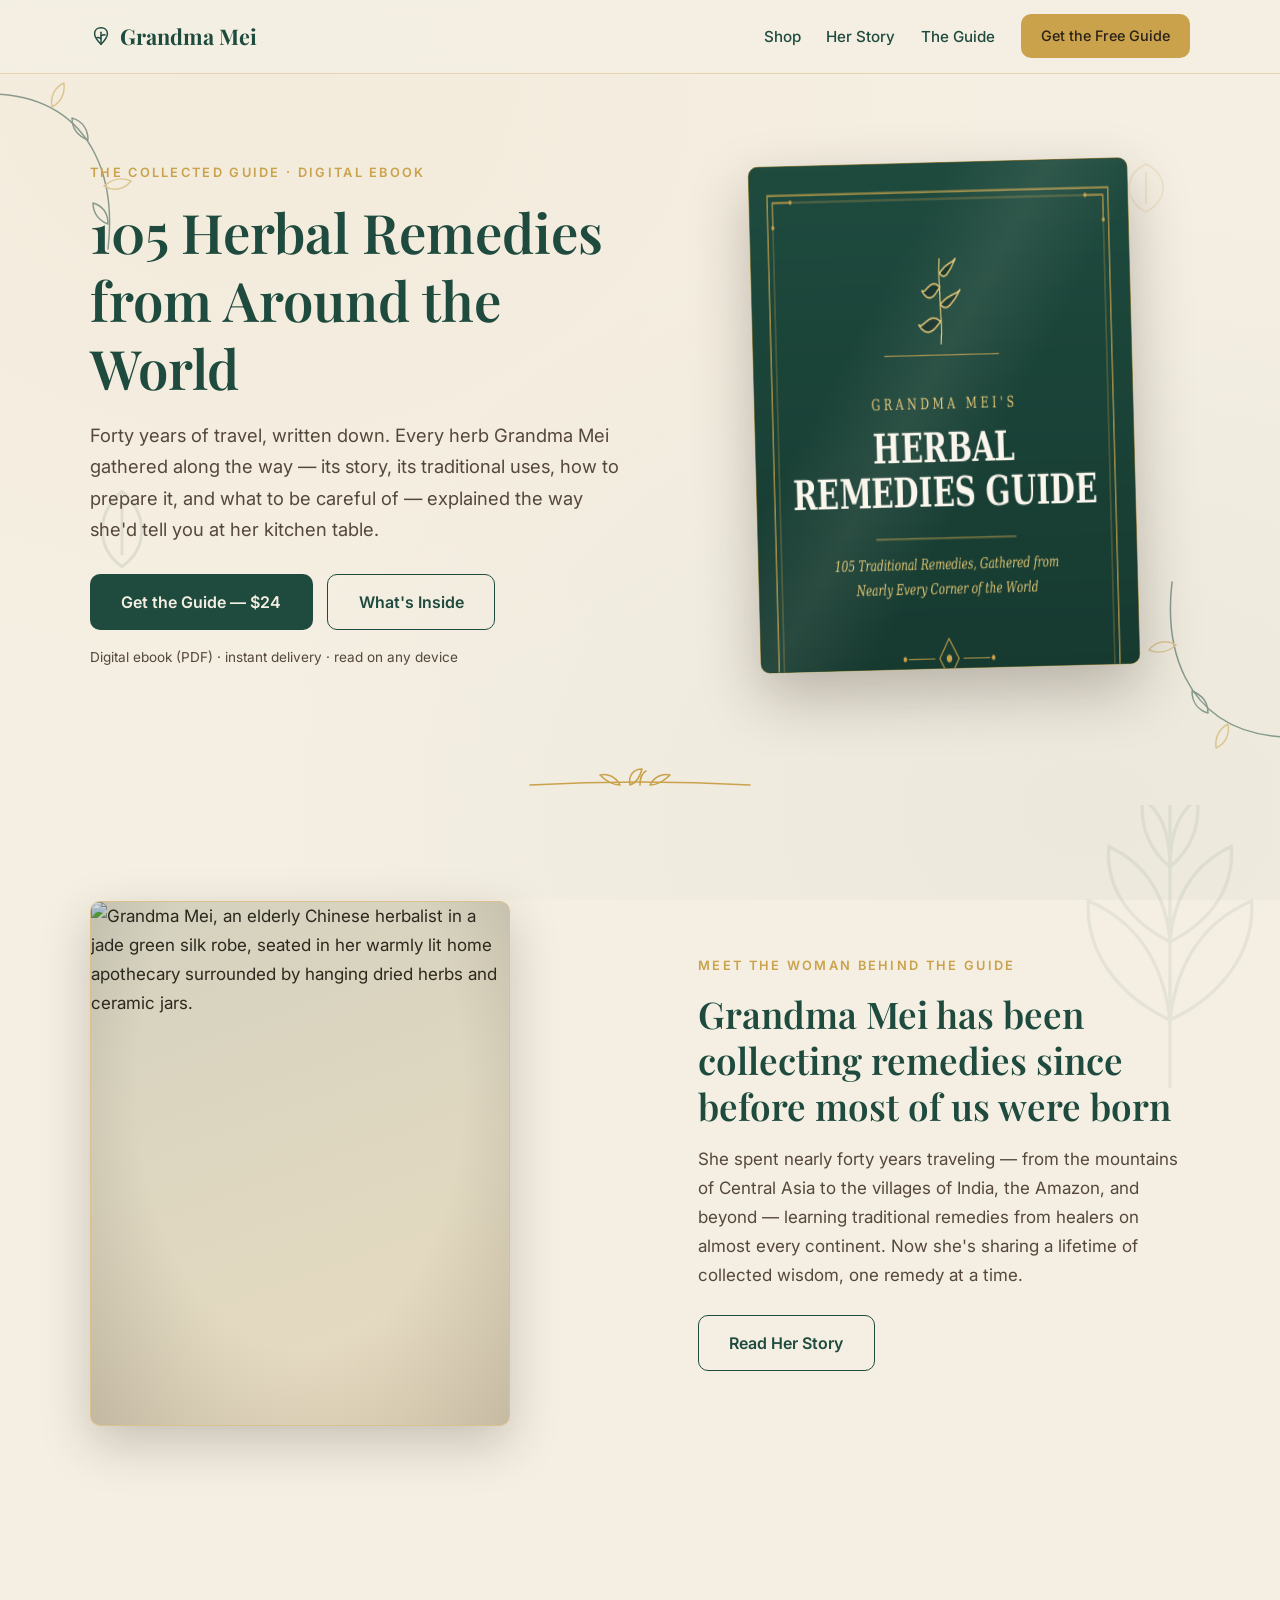
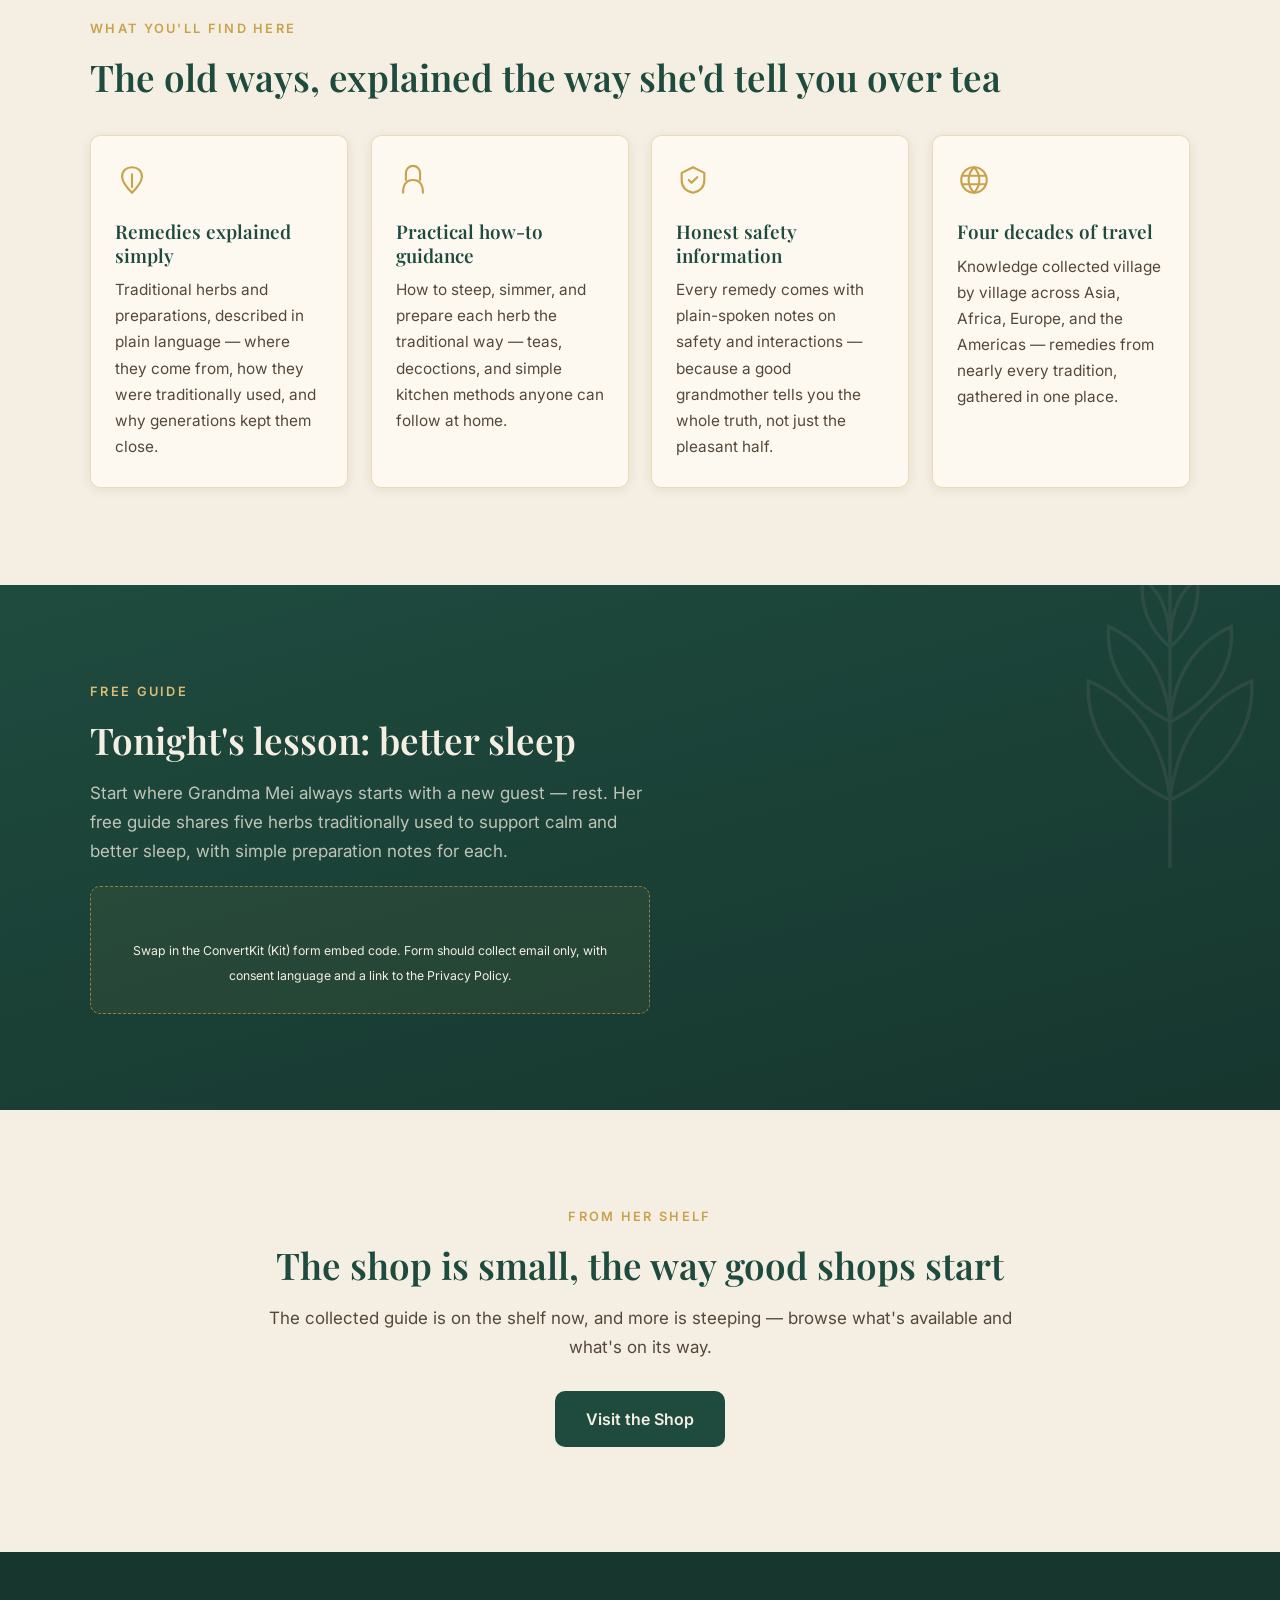
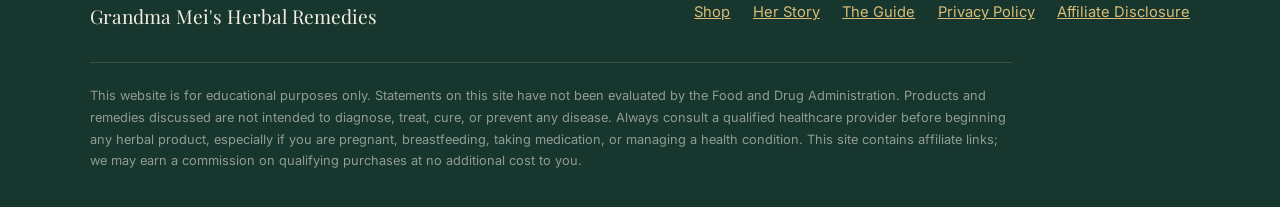
==== index.html @ 751138da "Update index.html" ====
<!DOCTYPE html>
<html lang="en">
<head>
  <meta charset="UTF-8">
  <meta name="viewport" content="width=device-width, initial-scale=1.0">
  <title>Grandma Mei's Herbal Remedies — 105 Traditional Remedies from Around the World</title>
  <meta name="description" content="105 traditional herbal remedies gathered across four decades of travel — each with its history, traditional uses, preparation guidance, and honest safety notes. By Grandma Mei.">
  <link rel="preconnect" href="https://fonts.googleapis.com">
  <link rel="preconnect" href="https://fonts.gstatic.com" crossorigin>
  <link href="https://fonts.googleapis.com/css2?family=Playfair+Display:wght@600;700&family=Inter:wght@400;500;600&display=swap" rel="stylesheet">
  <link rel="stylesheet" href="css/styles.css">
</head>
<body>

  <!-- ================= Header ================= -->
  <header class="site-header">
    <div class="container site-header__inner">
      <a href="index.html" class="brand">
        <svg class="brand__leaf" viewBox="0 0 24 24" fill="none" stroke="currentColor" stroke-width="1.6" stroke-linecap="round" aria-hidden="true">
          <path d="M12 21c-4-4-7-7.6-7-11.5C5 5.5 8 3 12 3s7 2.5 7 6.5C19 13.4 16 17 12 21z"/><path d="M12 21V8"/>
          <path d="M12 12c1.5-1 3-1.4 4.5-1.2M12 15c-1.5-1-3-1.4-4.5-1.2"/>
        </svg>
        Grandma Mei
      </a>
      <button class="nav-toggle" aria-label="Toggle navigation" aria-expanded="false">
        <span></span><span></span><span></span>
      </button>
      <nav class="site-nav" aria-label="Main navigation">
        <a class="link-underline" href="shop.html">Shop</a>
        <a class="link-underline" href="story.html">Her Story</a>
        <a class="link-underline" href="ebook.html">The Guide</a>
        <a class="btn btn--gold" href="#free-guide" data-open-modal>Get the Free Guide</a>
      </nav>
    </div>
  </header>

  <main>
    <!-- ================= Hero: THE EBOOK, front and center ================= -->
    <section class="hero">
      <div class="leaves" aria-hidden="true"></div>
      <div class="motes" aria-hidden="true"></div>
      <!-- Self-drawing corner vines -->
      <svg class="vine vine--tl" data-draw viewBox="0 0 190 190" aria-hidden="true">
        <path d="M-5 20 C 40 22, 75 40, 95 80 C 108 106, 112 140, 108 175"/>
        <path class="gold" d="M52 33 C 50 22, 55 13, 64 9 C 65 19, 61 28, 52 33"/>
        <path d="M88 66 C 78 62, 72 54, 72 44 C 82 47, 88 55, 88 66"/>
        <path class="gold" d="M104 112 C 112 105, 122 103, 131 107 C 125 115, 114 118, 104 112"/>
        <path d="M108 150 C 99 147, 93 139, 93 129 C 103 132, 108 140, 108 150"/>
      </svg>
      <svg class="vine vine--br" data-draw viewBox="0 0 190 190" aria-hidden="true">
        <path d="M-5 20 C 40 22, 75 40, 95 80 C 108 106, 112 140, 108 175"/>
        <path class="gold" d="M52 33 C 50 22, 55 13, 64 9 C 65 19, 61 28, 52 33"/>
        <path d="M88 66 C 78 62, 72 54, 72 44 C 82 47, 88 55, 88 66"/>
        <path class="gold" d="M104 112 C 112 105, 122 103, 131 107 C 125 115, 114 118, 104 112"/>
      </svg>
      <!-- Slow parallax botanicals drifting behind the content -->
      <svg class="parallax-leaf" data-parallax="-0.06" style="left: 6%; top: 60%; width: 90px;" viewBox="0 0 24 24" fill="none" stroke="currentColor" stroke-width="0.8" aria-hidden="true"><path d="M12 2 C 19 8, 19 17, 12 22 C 5 17, 5 8, 12 2 Z"/><path d="M12 5 V 19"/></svg>
      <svg class="parallax-leaf parallax-leaf--gold" data-parallax="0.05" style="right: 8%; top: 12%; width: 64px;" viewBox="0 0 24 24" fill="none" stroke="currentColor" stroke-width="0.8" aria-hidden="true"><path d="M12 3 C 20 7, 21 16, 12 21 C 3 16, 4 7, 12 3 Z"/><path d="M12 6 V 18"/></svg>

      <div class="container hero__grid">
        <div>
          <p class="eyebrow reveal">The Collected Guide · Digital Ebook</p>
          <h1 class="hero__title reveal" style="--reveal-delay: 80ms;">105 Herbal Remedies from Around the World</h1>
          <p class="hero__lede reveal" style="--reveal-delay: 160ms;">Forty years of travel, written down. Every herb Grandma Mei gathered along the way — its story, its traditional uses, how to prepare it, and what to be careful of — explained the way she'd tell you at her kitchen table.</p>
          <div class="hero__ctas reveal" style="--reveal-delay: 240ms;">
            <a class="btn btn--primary btn--breathe" href="ebook.html#buy">Get the Guide — $24</a>
            <a class="btn btn--outline" href="ebook.html">What's Inside</a>
          </div>
          <p class="muted reveal" style="--reveal-delay: 300ms; font-size: 0.85rem; margin-top: 1rem;">Digital ebook (PDF) · instant delivery · read on any device</p>
          <!-- Once Gumroad is live, the buy button above can become a direct
               Gumroad overlay link for one-click checkout straight from the
               homepage — swap its href for the Gumroad product URL and add
               Gumroad's overlay script: [GUMROAD_EMBED] -->
        </div>
        <div class="reveal" style="--reveal-delay: 200ms;">
          <div class="cover-frame">
                 <img src="images/105ebook.png"
                      alt="Cover of '105 Herbal Remedies from Around the World' — jade green with gold serif lettering and botanical illustrations."
                      width="600" height="800"> -->
            <div class="portrait-placeholder">
            </div>
          </div>
        </div>
      </div>
    </section>

    <!-- Botanical divider (self-drawing sprig) -->
    <div class="divider reveal" data-draw aria-hidden="true">
      <svg viewBox="0 0 240 40">
        <path d="M10 20 Q 120 14, 230 20"/>
        <path d="M100 20 C 96 12, 88 8, 80 10 C 86 16, 92 20, 100 20 M110 20 C 108 10, 114 4, 122 4 C 120 12, 116 18, 110 20 M130 20 C 134 12, 142 8, 150 10 C 144 16, 138 20, 130 20"/>
        <path d="M120 20 C 120 14, 122 8, 126 6"/>
      </svg>
    </div>

    <!-- ================= Meet Grandma Mei ================= -->
    <section class="bg-botanical">
      <div class="container hero__grid">
        <div class="reveal">
          <div class="steam-scene" style="display:block; max-width: 420px;">
            <svg class="steam steam--on-parchment" viewBox="0 0 60 90" aria-hidden="true">
              <path d="M30 85 C 22 70, 38 60, 30 45 C 24 33, 34 25, 30 12"/>
              <path d="M20 85 C 14 72, 27 62, 21 48 C 16 37, 25 28, 21 16"/>
              <path d="M41 85 C 35 71, 47 61, 40 46 C 35 36, 44 27, 40 14"/>
            </svg>
            <div class="portrait-frame">
                   <img src="images/grandmamei2.png"
                        alt="Grandma Mei, an elderly Chinese herbalist in a jade green silk robe, seated in her warmly lit home apothecary surrounded by hanging dried herbs and ceramic jars."
                        width="800" height="1000" data-lazy> -->
              <div class="portrait-placeholder">
              </div>
            </div>
          </div>
        </div>
        <div>
          <p class="eyebrow reveal">Meet the Woman Behind the Guide</p>
          <h2 class="reveal" style="--reveal-delay: 80ms;">Grandma Mei has been collecting remedies since before most of us were born</h2>
          <p class="muted reveal" style="--reveal-delay: 160ms; margin-top: 1rem;">She spent nearly forty years traveling — from the mountains of Central Asia to the villages of India, the Amazon, and beyond — learning traditional remedies from healers on almost every continent. Now she's sharing a lifetime of collected wisdom, one remedy at a time.</p>
          <div class="hero__ctas reveal" style="--reveal-delay: 240ms; margin-top: 1.6rem;">
            <a class="btn btn--outline" href="story.html">Read Her Story</a>
          </div>
        </div>
      </div>
    </section>

    <!-- ================= What you'll find here ================= -->
    <section>
      <div class="container">
        <p class="eyebrow reveal">What You'll Find Here</p>
        <h2 class="reveal">The old ways, explained the way she'd tell you over tea</h2>
        <div class="card-grid">
          <div class="card reveal">
            <svg class="card__icon" viewBox="0 0 24 24" fill="none" stroke="currentColor" stroke-width="1.5" stroke-linecap="round" aria-hidden="true"><path d="M12 21c-4-4-7-7.6-7-11.5C5 5.5 8 3 12 3s7 2.5 7 6.5C19 13.4 16 17 12 21z"/><path d="M12 17V8"/></svg>
            <h3>Remedies explained simply</h3>
            <p>Traditional herbs and preparations, described in plain language — where they come from, how they were traditionally used, and why generations kept them close.</p>
          </div>
          <div class="card reveal" style="--reveal-delay: 100ms;">
            <svg class="card__icon" viewBox="0 0 24 24" fill="none" stroke="currentColor" stroke-width="1.5" stroke-linecap="round" stroke-linejoin="round" aria-hidden="true"><path d="M5 21c0-6 2-9 7-9s7 3 7 9"/><path d="M7 12V7a5 5 0 0 1 10 0v5"/></svg>
            <h3>Practical how-to guidance</h3>
            <p>How to steep, simmer, and prepare each herb the traditional way — teas, decoctions, and simple kitchen methods anyone can follow at home.</p>
          </div>
          <div class="card reveal" style="--reveal-delay: 200ms;">
            <svg class="card__icon" viewBox="0 0 24 24" fill="none" stroke="currentColor" stroke-width="1.5" stroke-linecap="round" stroke-linejoin="round" aria-hidden="true"><path d="M12 3l8 4v5c0 5-3.5 8-8 9-4.5-1-8-4-8-9V7z"/><path d="M9 12l2 2 4-4"/></svg>
            <h3>Honest safety information</h3>
            <p>Every remedy comes with plain-spoken notes on safety and interactions — because a good grandmother tells you the whole truth, not just the pleasant half.</p>
          </div>
          <div class="card reveal" style="--reveal-delay: 300ms;">
            <svg class="card__icon" viewBox="0 0 24 24" fill="none" stroke="currentColor" stroke-width="1.5" stroke-linecap="round" stroke-linejoin="round" aria-hidden="true"><circle cx="12" cy="12" r="9"/><path d="M3.6 9h16.8M3.6 15h16.8M12 3c2.5 2.6 3.8 5.7 3.8 9S14.5 18.4 12 21c-2.5-2.6-3.8-5.7-3.8-9S9.5 5.6 12 3z"/></svg>
            <h3>Four decades of travel</h3>
            <p>Knowledge collected village by village across Asia, Africa, Europe, and the Americas — remedies from nearly every tradition, gathered in one place.</p>
          </div>
        </div>
      </div>
    </section>

    <!-- ================= Email capture (jade band) ================= -->
    <section class="band bg-botanical" id="free-guide">
      <div class="container">
        <div class="email-capture">
          <p class="eyebrow reveal">Free Guide</p>
          <h2 class="reveal">Tonight's lesson: better sleep</h2>
          <p class="muted reveal" style="--reveal-delay: 100ms; margin-top: 1rem;">Start where Grandma Mei always starts with a new guest — rest. Her free guide shares five herbs traditionally used to support calm and better sleep, with simple preparation notes for each.</p>
          <!-- ConvertKit form embed goes here once the Kit account is live -->
          <div class="embed-placeholder reveal" style="--reveal-delay: 180ms;">
            <script async data-uid="41011cbae5" src="https://grandma-mei-s-herbs.kit.com/41011cbae5/index.js"></script> <br>
            <small>Swap in the ConvertKit (Kit) form embed code. Form should collect email only, with consent language and a link to the Privacy Policy.</small>
          </div>
        </div>
      </div>
    </section>

    <!-- ================= Shop teaser ================= -->
    <section>
      <div class="container" style="text-align:center; max-width: 44em;">
        <p class="eyebrow reveal">From Her Shelf</p>
        <h2 class="reveal">The shop is small, the way good shops start</h2>
        <p class="muted reveal" style="--reveal-delay: 100ms; margin-top: 1rem;">The collected guide is on the shelf now, and more is steeping — browse what's available and what's on its way.</p>
        <div class="reveal" style="--reveal-delay: 200ms; margin-top: 1.8rem;">
          <a class="btn btn--primary" href="shop.html">Visit the Shop</a>
        </div>
      </div>
    </section>
  </main>

  <!-- ================= Footer ================= -->
  <footer class="site-footer">
    <div class="container">
      <div class="site-footer__grid">
        <div class="site-footer__brand">Grandma Mei's Herbal Remedies</div>
        <nav class="site-footer__links" aria-label="Footer navigation">
          <a href="shop.html">Shop</a>
          <a href="story.html">Her Story</a>
          <a href="ebook.html">The Guide</a>
          <a href="privacy.html">Privacy Policy</a>
          <a href="privacy.html#affiliate-disclosure">Affiliate Disclosure</a>
        </nav>
      </div>
      <p class="site-footer__disclaimer">This website is for educational purposes only. Statements on this site have not been evaluated by the Food and Drug Administration. Products and remedies discussed are not intended to diagnose, treat, cure, or prevent any disease. Always consult a qualified healthcare provider before beginning any herbal product, especially if you are pregnant, breastfeeding, taking medication, or managing a health condition. This site contains affiliate links; we may earn a commission on qualifying purchases at no additional cost to you.</p>
    </div>
  </footer>

  <!-- ================= First-visit email modal (soft gate, dismissible) ================= -->
  <div class="modal-overlay" id="email-modal" role="dialog" aria-modal="true" aria-labelledby="modal-title" aria-hidden="true">
    <div class="modal">
      <button class="modal__close" aria-label="Close">&times;</button>
      <svg class="modal__leaf" viewBox="0 0 24 24" fill="none" stroke="currentColor" stroke-width="1.4" stroke-linecap="round" aria-hidden="true">
        <path d="M12 21c-4-4-7-7.6-7-11.5C5 5.5 8 3 12 3s7 2.5 7 6.5C19 13.4 16 17 12 21z"/><path d="M12 17V8"/>
      </svg>
      <h2 id="modal-title">A small gift before you look around</h2>
      <p>Grandma Mei's free guide — five herbs traditionally used to support calm and better sleep, with simple preparation notes for each. Where should she send it?</p>
      <div class="embed-placeholder">
        <script src="https://f.convertkit.com/ckjs/ck.5.js"></script>
      <form action="https://app.kit.com/forms/9750984/subscriptions" class="seva-form formkit-form" method="post" data-sv-form="9750984" data-uid="41011cbae5" data-format="inline" data-version="5" data-options="{&quot;settings&quot;:{&quot;after_subscribe&quot;:{&quot;action&quot;:&quot;message&quot;,&quot;success_message&quot;:&quot;Success! Now check your email to start reading the guide.&quot;,&quot;redirect_url&quot;:&quot;&quot;},&quot;analytics&quot;:{&quot;google&quot;:null,&quot;fathom&quot;:null,&quot;facebook&quot;:null,&quot;segment&quot;:null,&quot;pinterest&quot;:null,&quot;sparkloop&quot;:null,&quot;googletagmanager&quot;:null},&quot;modal&quot;:{&quot;trigger&quot;:&quot;timer&quot;,&quot;scroll_percentage&quot;:null,&quot;timer&quot;:5,&quot;devices&quot;:&quot;all&quot;,&quot;show_once_every&quot;:15},&quot;powered_by&quot;:{&quot;show&quot;:true,&quot;url&quot;:&quot;https://kit.com/features/forms?utm_campaign=poweredby&amp;utm_content=form&amp;utm_medium=referral&amp;utm_source=dynamic&quot;},&quot;recaptcha&quot;:{&quot;enabled&quot;:false},&quot;return_visitor&quot;:{&quot;action&quot;:&quot;show&quot;,&quot;custom_content&quot;:&quot;&quot;},&quot;slide_in&quot;:{&quot;display_in&quot;:&quot;bottom_right&quot;,&quot;trigger&quot;:&quot;timer&quot;,&quot;scroll_percentage&quot;:null,&quot;timer&quot;:5,&quot;devices&quot;:&quot;all&quot;,&quot;show_once_every&quot;:15},&quot;sticky_bar&quot;:{&quot;display_in&quot;:&quot;top&quot;,&quot;trigger&quot;:&quot;timer&quot;,&quot;scroll_percentage&quot;:null,&quot;timer&quot;:5,&quot;devices&quot;:&quot;all&quot;,&quot;show_once_every&quot;:15}},&quot;version&quot;:&quot;5&quot;}" min-width="400 500 600 700 800" style="background-color: rgb(255, 255, 255); border-radius: 6px;"><div data-style="full"><div data-element="column" class="formkit-background" style="background-image: url(&quot;https://embed.filekitcdn.com/e/gi6g2VvAHj8Zj8n62M4hpq/afhJAFGivvBhSrTXPKnwS6&quot;);"></div><div data-element="column" class="formkit-column"><div class="formkit-header" data-element="header" style="color: rgb(83, 83, 83); font-size: 28px; font-weight: 700;"><h2>Get our free 5 remedies for sleep guide</h2></div><ul class="formkit-alert formkit-alert-error" data-element="errors" data-group="alert"></ul><div data-element="fields" class="seva-fields formkit-fields"><div class="formkit-field"><input class="formkit-input" name="email_address" aria-label="Email Address" placeholder="Email Address" required="" type="email" style="color: rgb(139, 139, 139); border-color: rgb(221, 224, 228); font-weight: 400;"></div><button data-element="submit" class="formkit-submit formkit-submit" style="color: rgb(255, 255, 255); background-color: rgb(246, 166, 171); border-radius: 3px; font-weight: 700;"><div class="formkit-spinner"><div></div><div></div><div></div></div><span class="">Send me the guide</span></button></div><div class="formkit-disclaimer" data-element="disclaimer" style="color: rgb(139, 139, 139); font-size: 13px;"><p>We respect your privacy. Unsubscribe anytime. By clicking "Send Me the Guide," you agree to receive the free guide and occasional other emails from us.</p></div><div class="formkit-powered-by-convertkit-container"><a href="https://kit.com/features/forms?utm_campaign=poweredby&amp;utm_content=form&amp;utm_medium=referral&amp;utm_source=dynamic" data-element="powered-by" class="formkit-powered-by-convertkit" data-variant="dark" target="_blank" rel="nofollow noopener">Built with Kit</a></div></div></div><style>.formkit-form[data-uid="41011cbae5"] *{box-sizing:border-box;}.formkit-form[data-uid="41011cbae5"]{-webkit-font-smoothing:antialiased;-moz-osx-font-smoothing:grayscale;}.formkit-form[data-uid="41011cbae5"] legend{border:none;font-size:inherit;margin-bottom:10px;padding:0;position:relative;display:table;}.formkit-form[data-uid="41011cbae5"] fieldset{border:0;padding:0.01em 0 0 0;margin:0;min-width:0;}.formkit-form[data-uid="41011cbae5"] body:not(:-moz-handler-blocked) fieldset{display:table-cell;}.formkit-form[data-uid="41011cbae5"] h1,.formkit-form[data-uid="41011cbae5"] h2,.formkit-form[data-uid="41011cbae5"] h3,.formkit-form[data-uid="41011cbae5"] h4,.formkit-form[data-uid="41011cbae5"] h5,.formkit-form[data-uid="41011cbae5"] h6{color:inherit;font-size:inherit;font-weight:inherit;}.formkit-form[data-uid="41011cbae5"] h2{font-size:1.5em;margin:1em 0;}.formkit-form[data-uid="41011cbae5"] h3{font-size:1.17em;margin:1em 0;}.formkit-form[data-uid="41011cbae5"] p{color:inherit;font-size:inherit;font-weight:inherit;}.formkit-form[data-uid="41011cbae5"] ol:not([template-default]),.formkit-form[data-uid="41011cbae5"] ul:not([template-default]),.formkit-form[data-uid="41011cbae5"] blockquote:not([template-default]){text-align:left;}.formkit-form[data-uid="41011cbae5"] p:not([template-default]),.formkit-form[data-uid="41011cbae5"] hr:not([template-default]),.formkit-form[data-uid="41011cbae5"] blockquote:not([template-default]),.formkit-form[data-uid="41011cbae5"] ol:not([template-default]),.formkit-form[data-uid="41011cbae5"] ul:not([template-default]){color:inherit;font-style:initial;}.formkit-form[data-uid="41011cbae5"] .ordered-list,.formkit-form[data-uid="41011cbae5"] .unordered-list{list-style-position:outside !important;padding-left:1em;}.formkit-form[data-uid="41011cbae5"] .list-item{padding-left:0;}.formkit-form[data-uid="41011cbae5"][data-format="modal"]{display:none;}.formkit-form[data-uid="41011cbae5"][data-format="slide in"]{display:none;}.formkit-form[data-uid="41011cbae5"][data-format="sticky bar"]{display:none;}.formkit-sticky-bar .formkit-form[data-uid="41011cbae5"][data-format="sticky bar"]{display:block;}.formkit-form[data-uid="41011cbae5"] .formkit-input,.formkit-form[data-uid="41011cbae5"] .formkit-select,.formkit-form[data-uid="41011cbae5"] .formkit-checkboxes{width:100%;}.formkit-form[data-uid="41011cbae5"] .formkit-button,.formkit-form[data-uid="41011cbae5"] .formkit-submit{border:0;border-radius:5px;color:#ffffff;cursor:pointer;display:inline-block;text-align:center;font-size:15px;font-weight:500;cursor:pointer;margin-bottom:15px;overflow:hidden;padding:0;position:relative;vertical-align:middle;}.formkit-form[data-uid="41011cbae5"] .formkit-button:hover,.formkit-form[data-uid="41011cbae5"] .formkit-submit:hover,.formkit-form[data-uid="41011cbae5"] .formkit-button:focus,.formkit-form[data-uid="41011cbae5"] .formkit-submit:focus{outline:none;}.formkit-form[data-uid="41011cbae5"] .formkit-button:hover > span,.formkit-form[data-uid="41011cbae5"] .formkit-submit:hover > span,.formkit-form[data-uid="41011cbae5"] .formkit-button:focus > span,.formkit-form[data-uid="41011cbae5"] .formkit-submit:focus > span{background-color:rgba(0,0,0,0.1);}.formkit-form[data-uid="41011cbae5"] .formkit-button > span,.formkit-form[data-uid="41011cbae5"] .formkit-submit > span{display:block;-webkit-transition:all 300ms ease-in-out;transition:all 300ms ease-in-out;padding:12px 24px;}.formkit-form[data-uid="41011cbae5"] .formkit-input{background:#ffffff;font-size:15px;padding:12px;border:1px solid #e3e3e3;-webkit-flex:1 0 auto;-ms-flex:1 0 auto;flex:1 0 auto;line-height:1.4;margin:0;-webkit-transition:border-color ease-out 300ms;transition:border-color ease-out 300ms;}.formkit-form[data-uid="41011cbae5"] .formkit-input:focus{outline:none;border-color:#1677be;-webkit-transition:border-color ease 300ms;transition:border-color ease 300ms;}.formkit-form[data-uid="41011cbae5"] .formkit-input::-webkit-input-placeholder{color:inherit;opacity:0.8;}.formkit-form[data-uid="41011cbae5"] .formkit-input::-moz-placeholder{color:inherit;opacity:0.8;}.formkit-form[data-uid="41011cbae5"] .formkit-input:-ms-input-placeholder{color:inherit;opacity:0.8;}.formkit-form[data-uid="41011cbae5"] .formkit-input::placeholder{color:inherit;opacity:0.8;}.formkit-form[data-uid="41011cbae5"] [data-group="dropdown"]{position:relative;display:inline-block;width:100%;}.formkit-form[data-uid="41011cbae5"] [data-group="dropdown"]::before{content:"";top:calc(50% - 2.5px);right:10px;position:absolute;pointer-events:none;border-color:#4f4f4f transparent transparent transparent;border-style:solid;border-width:6px 6px 0 6px;height:0;width:0;z-index:999;}.formkit-form[data-uid="41011cbae5"] [data-group="dropdown"] select{height:auto;width:100%;cursor:pointer;color:#333333;line-height:1.4;margin-bottom:0;padding:0 6px;-webkit-appearance:none;-moz-appearance:none;appearance:none;font-size:15px;padding:12px;padding-right:25px;border:1px solid #e3e3e3;background:#ffffff;}.formkit-form[data-uid="41011cbae5"] [data-group="dropdown"] select:focus{outline:none;}.formkit-form[data-uid="41011cbae5"] [data-group="checkboxes"]{text-align:left;margin:0;}.formkit-form[data-uid="41011cbae5"] [data-group="checkboxes"] [data-group="checkbox"]{margin-bottom:10px;}.formkit-form[data-uid="41011cbae5"] [data-group="checkboxes"] [data-group="checkbox"] *{cursor:pointer;}.formkit-form[data-uid="41011cbae5"] [data-group="checkboxes"] [data-group="checkbox"]:last-of-type{margin-bottom:0;}.formkit-form[data-uid="41011cbae5"] [data-group="checkboxes"] [data-group="checkbox"] input[type="checkbox"]{display:none;}.formkit-form[data-uid="41011cbae5"] [data-group="checkboxes"] [data-group="checkbox"] input[type="checkbox"] + label::after{content:none;}.formkit-form[data-uid="41011cbae5"] [data-group="checkboxes"] [data-group="checkbox"] input[type="checkbox"]:checked + label::after{border-color:#ffffff;content:"";}.formkit-form[data-uid="41011cbae5"] [data-group="checkboxes"] [data-group="checkbox"] input[type="checkbox"]:checked + label::before{background:#10bf7a;border-color:#10bf7a;}.formkit-form[data-uid="41011cbae5"] [data-group="checkboxes"] [data-group="checkbox"] label{position:relative;display:inline-block;padding-left:28px;}.formkit-form[data-uid="41011cbae5"] [data-group="checkboxes"] [data-group="checkbox"] label::before,.formkit-form[data-uid="41011cbae5"] [data-group="checkboxes"] [data-group="checkbox"] label::after{position:absolute;content:"";display:inline-block;}.formkit-form[data-uid="41011cbae5"] [data-group="checkboxes"] [data-group="checkbox"] label::before{height:16px;width:16px;border:1px solid #e3e3e3;background:#ffffff;left:0px;top:3px;}.formkit-form[data-uid="41011cbae5"] [data-group="checkboxes"] [data-group="checkbox"] label::after{height:4px;width:8px;border-left:2px solid #4d4d4d;border-bottom:2px solid #4d4d4d;-webkit-transform:rotate(-45deg);-ms-transform:rotate(-45deg);transform:rotate(-45deg);left:4px;top:8px;}.formkit-form[data-uid="41011cbae5"] .formkit-alert{background:#f9fafb;border:1px solid #e3e3e3;border-radius:5px;-webkit-flex:1 0 auto;-ms-flex:1 0 auto;flex:1 0 auto;list-style:none;margin:25px auto;padding:12px;text-align:center;width:100%;}.formkit-form[data-uid="41011cbae5"] .formkit-alert:empty{display:none;}.formkit-form[data-uid="41011cbae5"] .formkit-alert-success{background:#d3fbeb;border-color:#10bf7a;color:#0c905c;}.formkit-form[data-uid="41011cbae5"] .formkit-alert-error{background:#fde8e2;border-color:#f2643b;color:#ea4110;}.formkit-form[data-uid="41011cbae5"] .formkit-spinner{display:-webkit-box;display:-webkit-flex;display:-ms-flexbox;display:flex;height:0px;width:0px;margin:0 auto;position:absolute;top:0;left:0;right:0;width:0px;overflow:hidden;text-align:center;-webkit-transition:all 300ms ease-in-out;transition:all 300ms ease-in-out;}.formkit-form[data-uid="41011cbae5"] .formkit-spinner > div{margin:auto;width:12px;height:12px;background-color:#fff;opacity:0.3;border-radius:100%;display:inline-block;-webkit-animation:formkit-bouncedelay-formkit-form-data-uid-41011cbae5- 1.4s infinite ease-in-out both;animation:formkit-bouncedelay-formkit-form-data-uid-41011cbae5- 1.4s infinite ease-in-out both;}.formkit-form[data-uid="41011cbae5"] .formkit-spinner > div:nth-child(1){-webkit-animation-delay:-0.32s;animation-delay:-0.32s;}.formkit-form[data-uid="41011cbae5"] .formkit-spinner > div:nth-child(2){-webkit-animation-delay:-0.16s;animation-delay:-0.16s;}.formkit-form[data-uid="41011cbae5"] .formkit-submit[data-active] .formkit-spinner{opacity:1;height:100%;width:50px;}.formkit-form[data-uid="41011cbae5"] .formkit-submit[data-active] .formkit-spinner ~ span{opacity:0;}.formkit-form[data-uid="41011cbae5"] .formkit-powered-by[data-active="false"]{opacity:0.35;}.formkit-form[data-uid="41011cbae5"] .formkit-powered-by-convertkit-container{display:-webkit-box;display:-webkit-flex;display:-ms-flexbox;display:flex;width:100%;margin:10px 0;position:relative;}.formkit-form[data-uid="41011cbae5"] .formkit-powered-by-convertkit-container[data-active="false"]{opacity:0.35;}.formkit-form[data-uid="41011cbae5"] .formkit-powered-by-convertkit{-webkit-align-items:center;-webkit-box-align:center;-ms-flex-align:center;align-items:center;background-color:#ffffff;border-radius:9px;color:#3d3d3d;cursor:pointer;display:block;height:36px;margin:0 auto;opacity:0.95;padding:0;-webkit-text-decoration:none;text-decoration:none;text-indent:100%;-webkit-transition:ease-in-out all 200ms;transition:ease-in-out all 200ms;white-space:nowrap;overflow:hidden;-webkit-user-select:none;-moz-user-select:none;-ms-user-select:none;user-select:none;width:157px;background-repeat:no-repeat;background-position:center;background-image:url("data:image/svg+xml;charset=utf8,%3Csvg width='133' height='36' viewBox='0 0 133 36' fill='none' xmlns='http://www.w3.org/2000/svg'%3E%3Cpath d='M0.861 25.5C0.735 25.5 0.651 25.416 0.651 25.29V10.548C0.651 10.422 0.735 10.338 0.861 10.338H6.279C9.072 10.338 10.668 11.451 10.668 13.824C10.668 15.819 9.219 16.932 8.001 17.226C7.707 17.268 7.707 17.625 8.022 17.688C9.912 18.108 11.088 19.116 11.088 21.321C11.088 23.715 9.429 25.5 6.426 25.5H0.861ZM5.397 23.085C6.825 23.085 7.518 22.224 7.518 21.006C7.518 19.683 6.825 18.948 5.397 18.948H4.2V23.085H5.397ZM5.313 16.617C6.51 16.617 7.245 15.945 7.245 14.601C7.245 13.383 6.51 12.753 5.25 12.753H4.2V16.617H5.313ZM17.9758 23.883C17.9758 23.568 17.6608 23.505 17.5348 23.799C17.0308 24.954 16.1698 25.731 14.5528 25.731C12.8728 25.731 12.0958 24.471 12.0958 22.707V14.937C12.0958 14.811 12.1798 14.727 12.3058 14.727H15.2248C15.3508 14.727 15.4348 14.811 15.4348 14.937V21.657C15.4348 22.581 15.7708 23.022 16.4638 23.022C17.1778 23.022 17.6188 22.581 17.6188 21.657V14.937C17.6188 14.811 17.7028 14.727 17.8288 14.727H20.7478C20.8738 14.727 20.9578 14.811 20.9578 14.937V25.29C20.9578 25.416 20.8738 25.5 20.7478 25.5H18.1858C18.0598 25.5 17.9758 25.416 17.9758 25.29V23.883ZM25.6141 25.29C25.6141 25.416 25.5301 25.5 25.4041 25.5H22.4851C22.3591 25.5 22.2751 25.416 22.2751 25.29V14.937C22.2751 14.811 22.3591 14.727 22.4851 14.727H25.4041C25.5301 14.727 25.6141 14.811 25.6141 14.937V25.29ZM23.9131 13.74C22.8001 13.74 22.0441 12.942 22.0441 11.934C22.0441 10.926 22.8001 10.107 23.9131 10.107C25.0051 10.107 25.7611 10.926 25.7611 11.934C25.7611 12.942 25.0051 13.74 23.9131 13.74ZM26.7883 10.548C26.7883 10.422 26.8723 10.338 26.9983 10.338H29.9173C30.0433 10.338 30.1273 10.422 30.1273 10.548V22.056C30.1273 22.749 30.2533 23.085 30.8203 23.085C31.0093 23.085 31.1983 23.043 31.3663 23.001C31.5133 22.959 31.6183 22.959 31.6183 23.127V25.059C31.6183 25.164 31.5763 25.269 31.4923 25.311C30.9673 25.521 30.2953 25.71 29.5813 25.71C27.7123 25.71 26.7883 24.639 26.7883 22.476V10.548ZM32.4237 14.727C32.8227 14.727 32.9277 14.538 32.9697 14.055L33.1167 12.039C33.1167 11.913 33.2217 11.829 33.3477 11.829H35.8887C36.0147 11.829 36.0987 11.913 36.0987 12.039V14.517C36.0987 14.643 36.1827 14.727 36.3087 14.727H38.2827C38.4087 14.727 38.4927 14.811 38.4927 14.937V16.659C38.4927 16.785 38.4087 16.869 38.2827 16.869H36.0777V22.056C36.0777 22.875 36.5397 23.085 37.0647 23.085C37.4847 23.085 37.9467 22.938 38.3247 22.707C38.4717 22.623 38.5767 22.665 38.5767 22.833V24.828C38.5767 24.933 38.5347 25.017 38.4507 25.08C37.8417 25.458 36.9807 25.71 36.0357 25.71C34.2927 25.71 32.7387 24.912 32.7387 22.476V16.869H31.8567C31.7307 16.869 31.6467 16.785 31.6467 16.659V14.937C31.6467 14.811 31.7307 14.727 31.8567 14.727H32.4237ZM51.3808 14.727C51.5068 14.727 51.5908 14.79 51.6118 14.916L52.3888 19.851L52.5778 21.174C52.6198 21.468 52.9558 21.468 52.9768 21.174C53.0398 20.712 53.0818 20.271 53.1658 19.83L53.8798 14.916C53.9008 14.79 53.9848 14.727 54.1108 14.727H56.6728C56.8198 14.727 56.8828 14.811 56.8618 14.958L54.6778 25.311C54.6568 25.437 54.5728 25.5 54.4468 25.5H51.3178C51.1918 25.5 51.1078 25.437 51.0868 25.311L50.1208 20.082L49.8898 18.633C49.8688 18.444 49.6588 18.444 49.6378 18.633L49.4068 20.103L48.5458 25.311C48.5248 25.437 48.4408 25.5 48.3148 25.5H45.2068C45.0808 25.5 44.9968 25.437 44.9758 25.311L42.8128 14.958C42.7918 14.811 42.8548 14.727 43.0018 14.727H45.9628C46.0888 14.727 46.1728 14.79 46.1938 14.916L46.9288 19.83C47.0128 20.271 47.0758 20.754 47.1388 21.195C47.2018 21.51 47.4748 21.531 47.5378 21.195L47.7478 19.872L48.6088 14.916C48.6298 14.79 48.7138 14.727 48.8398 14.727H51.3808ZM61.1582 25.29C61.1582 25.416 61.0742 25.5 60.9482 25.5H58.0292C57.9032 25.5 57.8192 25.416 57.8192 25.29V14.937C57.8192 14.811 57.9032 14.727 58.0292 14.727H60.9482C61.0742 14.727 61.1582 14.811 61.1582 14.937V25.29ZM59.4572 13.74C58.3442 13.74 57.5882 12.942 57.5882 11.934C57.5882 10.926 58.3442 10.107 59.4572 10.107C60.5492 10.107 61.3052 10.926 61.3052 11.934C61.3052 12.942 60.5492 13.74 59.4572 13.74ZM62.8154 14.727C63.2144 14.727 63.3194 14.538 63.3614 14.055L63.5084 12.039C63.5084 11.913 63.6134 11.829 63.7394 11.829H66.2804C66.4064 11.829 66.4904 11.913 66.4904 12.039V14.517C66.4904 14.643 66.5744 14.727 66.7004 14.727H68.6744C68.8004 14.727 68.8844 14.811 68.8844 14.937V16.659C68.8844 16.785 68.8004 16.869 68.6744 16.869H66.4694V22.056C66.4694 22.875 66.9314 23.085 67.4564 23.085C67.8764 23.085 68.3384 22.938 68.7164 22.707C68.8634 22.623 68.9684 22.665 68.9684 22.833V24.828C68.9684 24.933 68.9264 25.017 68.8424 25.08C68.2334 25.458 67.3724 25.71 66.4274 25.71C64.6844 25.71 63.1304 24.912 63.1304 22.476V16.869H62.2484C62.1224 16.869 62.0384 16.785 62.0384 16.659V14.937C62.0384 14.811 62.1224 14.727 62.2484 14.727H62.8154ZM73.4298 16.323C73.4298 16.638 73.7868 16.68 73.9128 16.407C74.3748 15.315 75.1308 14.496 76.6008 14.496C78.2178 14.496 78.9528 15.609 78.9528 17.373V25.29C78.9528 25.416 78.8688 25.5 78.7428 25.5H75.8238C75.6978 25.5 75.6138 25.416 75.6138 25.29V18.633C75.6138 17.709 75.2778 17.268 74.5848 17.268C73.8708 17.268 73.4298 17.709 73.4298 18.633V25.29C73.4298 25.416 73.3458 25.5 73.2198 25.5H70.3008C70.1748 25.5 70.0908 25.416 70.0908 25.29V10.548C70.0908 10.422 70.1748 10.338 70.3008 10.338H73.2198C73.3458 10.338 73.4298 10.422 73.4298 10.548V16.323Z' fill='%231E1E1E'/%3E%3Cpath d='M100.132 16.3203C105.58 17.3761 107.272 22.4211 107.318 27.4961C107.318 27.6101 107.226 27.7041 107.112 27.7041H100.252C100.138 27.7041 100.046 27.6121 100.046 27.5001C100.026 23.5629 99.3877 20.0896 95.4865 19.9396C95.3705 19.9356 95.2725 20.0276 95.2725 20.1456V27.5001C95.2725 27.6141 95.1806 27.7061 95.0666 27.7061H88.206C88.092 27.7061 88 27.6141 88 27.5001V8.75585C88 8.64187 88.092 8.54989 88.206 8.54989H95.0686C95.1826 8.54989 95.2745 8.64187 95.2745 8.75585V15.7764C95.2745 15.8804 95.3585 15.9644 95.4625 15.9644C95.5445 15.9644 95.6185 15.9104 95.6425 15.8324C97.4081 10.0416 100.709 8.58588 106.07 8.55189C106.184 8.55189 106.276 8.64387 106.276 8.75785V15.7604C106.276 15.8744 106.184 15.9664 106.07 15.9664H100.166C100.066 15.9664 99.9856 16.0464 99.9856 16.1464C99.9856 16.2304 100.048 16.3043 100.132 16.3203ZM118.918 20.7095V16.1704C118.918 16.0564 119.01 15.9644 119.124 15.9644H124.173C124.273 15.9644 124.353 15.8844 124.353 15.7844C124.353 15.6985 124.291 15.6245 124.207 15.6085C120.256 14.8246 118.432 12.5511 118.37 8.75585C118.368 8.64387 118.458 8.54989 118.572 8.54989H125.986C126.1 8.54989 126.192 8.64187 126.192 8.75585V11.9532C126.192 12.0672 126.284 12.1592 126.398 12.1592H130.649C130.763 12.1592 130.855 12.2511 130.855 12.3651V15.7624C130.855 15.8764 130.763 15.9684 130.649 15.9684H126.398C126.284 15.9684 126.192 16.0604 126.192 16.1744V19.8356C126.192 21.1294 126.986 21.5553 128.04 21.5553C129.692 21.5553 131.323 20.8114 131.977 20.4735C132.113 20.4035 132.277 20.5015 132.277 20.6555V26.3543C132.277 26.5063 132.193 26.6463 132.059 26.7183C131.413 27.0582 129.418 28 127.136 28C122.435 27.996 118.918 26.0824 118.918 20.7095ZM109.266 27.4981V16.1704C109.266 16.0564 109.358 15.9644 109.472 15.9644H116.334C116.448 15.9644 116.54 16.0564 116.54 16.1704V27.4981C116.54 27.6121 116.448 27.7041 116.334 27.7041H109.472C109.358 27.7021 109.266 27.6101 109.266 27.4981ZM108.876 11.4913C108.876 13.4189 110.238 14.9826 112.853 14.9826C115.469 14.9826 116.83 13.4189 116.83 11.4913C116.83 9.56369 115.471 8 112.853 8C110.238 8 108.876 9.56369 108.876 11.4913Z' fill='%231E1E1E'/%3E%3C/svg%3E");}.formkit-form[data-uid="41011cbae5"] .formkit-powered-by-convertkit:hover,.formkit-form[data-uid="41011cbae5"] .formkit-powered-by-convertkit:focus{background-color:#ffffff;-webkit-transform:scale(1.025) perspective(1px);-ms-transform:scale(1.025) perspective(1px);transform:scale(1.025) perspective(1px);opacity:1;}.formkit-form[data-uid="41011cbae5"] .formkit-powered-by-convertkit[data-variant="dark"],.formkit-form[data-uid="41011cbae5"] .formkit-powered-by-convertkit[data-variant="light"]{background-color:transparent;border-color:transparent;width:133px;}.formkit-form[data-uid="41011cbae5"] .formkit-powered-by-convertkit[data-variant="light"]{color:#ffffff;background-image:url("data:image/svg+xml;charset=utf8,%3Csvg width='133' height='36' viewBox='0 0 133 36' fill='none' xmlns='http://www.w3.org/2000/svg'%3E%3Cpath d='M0.861 25.5C0.735 25.5 0.651 25.416 0.651 25.29V10.548C0.651 10.422 0.735 10.338 0.861 10.338H6.279C9.072 10.338 10.668 11.451 10.668 13.824C10.668 15.819 9.219 16.932 8.001 17.226C7.707 17.268 7.707 17.625 8.022 17.688C9.912 18.108 11.088 19.116 11.088 21.321C11.088 23.715 9.429 25.5 6.426 25.5H0.861ZM5.397 23.085C6.825 23.085 7.518 22.224 7.518 21.006C7.518 19.683 6.825 18.948 5.397 18.948H4.2V23.085H5.397ZM5.313 16.617C6.51 16.617 7.245 15.945 7.245 14.601C7.245 13.383 6.51 12.753 5.25 12.753H4.2V16.617H5.313ZM17.9758 23.883C17.9758 23.568 17.6608 23.505 17.5348 23.799C17.0308 24.954 16.1698 25.731 14.5528 25.731C12.8728 25.731 12.0958 24.471 12.0958 22.707V14.937C12.0958 14.811 12.1798 14.727 12.3058 14.727H15.2248C15.3508 14.727 15.4348 14.811 15.4348 14.937V21.657C15.4348 22.581 15.7708 23.022 16.4638 23.022C17.1778 23.022 17.6188 22.581 17.6188 21.657V14.937C17.6188 14.811 17.7028 14.727 17.8288 14.727H20.7478C20.8738 14.727 20.9578 14.811 20.9578 14.937V25.29C20.9578 25.416 20.8738 25.5 20.7478 25.5H18.1858C18.0598 25.5 17.9758 25.416 17.9758 25.29V23.883ZM25.6141 25.29C25.6141 25.416 25.5301 25.5 25.4041 25.5H22.4851C22.3591 25.5 22.2751 25.416 22.2751 25.29V14.937C22.2751 14.811 22.3591 14.727 22.4851 14.727H25.4041C25.5301 14.727 25.6141 14.811 25.6141 14.937V25.29ZM23.9131 13.74C22.8001 13.74 22.0441 12.942 22.0441 11.934C22.0441 10.926 22.8001 10.107 23.9131 10.107C25.0051 10.107 25.7611 10.926 25.7611 11.934C25.7611 12.942 25.0051 13.74 23.9131 13.74ZM26.7883 10.548C26.7883 10.422 26.8723 10.338 26.9983 10.338H29.9173C30.0433 10.338 30.1273 10.422 30.1273 10.548V22.056C30.1273 22.749 30.2533 23.085 30.8203 23.085C31.0093 23.085 31.1983 23.043 31.3663 23.001C31.5133 22.959 31.6183 22.959 31.6183 23.127V25.059C31.6183 25.164 31.5763 25.269 31.4923 25.311C30.9673 25.521 30.2953 25.71 29.5813 25.71C27.7123 25.71 26.7883 24.639 26.7883 22.476V10.548ZM32.4237 14.727C32.8227 14.727 32.9277 14.538 32.9697 14.055L33.1167 12.039C33.1167 11.913 33.2217 11.829 33.3477 11.829H35.8887C36.0147 11.829 36.0987 11.913 36.0987 12.039V14.517C36.0987 14.643 36.1827 14.727 36.3087 14.727H38.2827C38.4087 14.727 38.4927 14.811 38.4927 14.937V16.659C38.4927 16.785 38.4087 16.869 38.2827 16.869H36.0777V22.056C36.0777 22.875 36.5397 23.085 37.0647 23.085C37.4847 23.085 37.9467 22.938 38.3247 22.707C38.4717 22.623 38.5767 22.665 38.5767 22.833V24.828C38.5767 24.933 38.5347 25.017 38.4507 25.08C37.8417 25.458 36.9807 25.71 36.0357 25.71C34.2927 25.71 32.7387 24.912 32.7387 22.476V16.869H31.8567C31.7307 16.869 31.6467 16.785 31.6467 16.659V14.937C31.6467 14.811 31.7307 14.727 31.8567 14.727H32.4237ZM51.3808 14.727C51.5068 14.727 51.5908 14.79 51.6118 14.916L52.3888 19.851L52.5778 21.174C52.6198 21.468 52.9558 21.468 52.9768 21.174C53.0398 20.712 53.0818 20.271 53.1658 19.83L53.8798 14.916C53.9008 14.79 53.9848 14.727 54.1108 14.727H56.6728C56.8198 14.727 56.8828 14.811 56.8618 14.958L54.6778 25.311C54.6568 25.437 54.5728 25.5 54.4468 25.5H51.3178C51.1918 25.5 51.1078 25.437 51.0868 25.311L50.1208 20.082L49.8898 18.633C49.8688 18.444 49.6588 18.444 49.6378 18.633L49.4068 20.103L48.5458 25.311C48.5248 25.437 48.4408 25.5 48.3148 25.5H45.2068C45.0808 25.5 44.9968 25.437 44.9758 25.311L42.8128 14.958C42.7918 14.811 42.8548 14.727 43.0018 14.727H45.9628C46.0888 14.727 46.1728 14.79 46.1938 14.916L46.9288 19.83C47.0128 20.271 47.0758 20.754 47.1388 21.195C47.2018 21.51 47.4748 21.531 47.5378 21.195L47.7478 19.872L48.6088 14.916C48.6298 14.79 48.7138 14.727 48.8398 14.727H51.3808ZM61.1582 25.29C61.1582 25.416 61.0742 25.5 60.9482 25.5H58.0292C57.9032 25.5 57.8192 25.416 57.8192 25.29V14.937C57.8192 14.811 57.9032 14.727 58.0292 14.727H60.9482C61.0742 14.727 61.1582 14.811 61.1582 14.937V25.29ZM59.4572 13.74C58.3442 13.74 57.5882 12.942 57.5882 11.934C57.5882 10.926 58.3442 10.107 59.4572 10.107C60.5492 10.107 61.3052 10.926 61.3052 11.934C61.3052 12.942 60.5492 13.74 59.4572 13.74ZM62.8154 14.727C63.2144 14.727 63.3194 14.538 63.3614 14.055L63.5084 12.039C63.5084 11.913 63.6134 11.829 63.7394 11.829H66.2804C66.4064 11.829 66.4904 11.913 66.4904 12.039V14.517C66.4904 14.643 66.5744 14.727 66.7004 14.727H68.6744C68.8004 14.727 68.8844 14.811 68.8844 14.937V16.659C68.8844 16.785 68.8004 16.869 68.6744 16.869H66.4694V22.056C66.4694 22.875 66.9314 23.085 67.4564 23.085C67.8764 23.085 68.3384 22.938 68.7164 22.707C68.8634 22.623 68.9684 22.665 68.9684 22.833V24.828C68.9684 24.933 68.9264 25.017 68.8424 25.08C68.2334 25.458 67.3724 25.71 66.4274 25.71C64.6844 25.71 63.1304 24.912 63.1304 22.476V16.869H62.2484C62.1224 16.869 62.0384 16.785 62.0384 16.659V14.937C62.0384 14.811 62.1224 14.727 62.2484 14.727H62.8154ZM73.4298 16.323C73.4298 16.638 73.7868 16.68 73.9128 16.407C74.3748 15.315 75.1308 14.496 76.6008 14.496C78.2178 14.496 78.9528 15.609 78.9528 17.373V25.29C78.9528 25.416 78.8688 25.5 78.7428 25.5H75.8238C75.6978 25.5 75.6138 25.416 75.6138 25.29V18.633C75.6138 17.709 75.2778 17.268 74.5848 17.268C73.8708 17.268 73.4298 17.709 73.4298 18.633V25.29C73.4298 25.416 73.3458 25.5 73.2198 25.5H70.3008C70.1748 25.5 70.0908 25.416 70.0908 25.29V10.548C70.0908 10.422 70.1748 10.338 70.3008 10.338H73.2198C73.3458 10.338 73.4298 10.422 73.4298 10.548V16.323Z' fill='white'/%3E%3Cpath d='M100.132 16.3203C105.58 17.3761 107.272 22.4211 107.318 27.4961C107.318 27.6101 107.226 27.7041 107.112 27.7041H100.252C100.138 27.7041 100.046 27.6121 100.046 27.5001C100.026 23.5629 99.3877 20.0896 95.4865 19.9396C95.3705 19.9356 95.2725 20.0276 95.2725 20.1456V27.5001C95.2725 27.6141 95.1806 27.7061 95.0666 27.7061H88.206C88.092 27.7061 88 27.6141 88 27.5001V8.75585C88 8.64187 88.092 8.54989 88.206 8.54989H95.0686C95.1826 8.54989 95.2745 8.64187 95.2745 8.75585V15.7764C95.2745 15.8804 95.3585 15.9644 95.4625 15.9644C95.5445 15.9644 95.6185 15.9104 95.6425 15.8324C97.4081 10.0416 100.709 8.58588 106.07 8.55189C106.184 8.55189 106.276 8.64387 106.276 8.75785V15.7604C106.276 15.8744 106.184 15.9664 106.07 15.9664H100.166C100.066 15.9664 99.9856 16.0464 99.9856 16.1464C99.9856 16.2304 100.048 16.3043 100.132 16.3203ZM118.918 20.7095V16.1704C118.918 16.0564 119.01 15.9644 119.124 15.9644H124.173C124.273 15.9644 124.353 15.8844 124.353 15.7844C124.353 15.6985 124.291 15.6245 124.207 15.6085C120.256 14.8246 118.432 12.5511 118.37 8.75585C118.368 8.64387 118.458 8.54989 118.572 8.54989H125.986C126.1 8.54989 126.192 8.64187 126.192 8.75585V11.9532C126.192 12.0672 126.284 12.1592 126.398 12.1592H130.649C130.763 12.1592 130.855 12.2511 130.855 12.3651V15.7624C130.855 15.8764 130.763 15.9684 130.649 15.9684H126.398C126.284 15.9684 126.192 16.0604 126.192 16.1744V19.8356C126.192 21.1294 126.986 21.5553 128.04 21.5553C129.692 21.5553 131.323 20.8114 131.977 20.4735C132.113 20.4035 132.277 20.5015 132.277 20.6555V26.3543C132.277 26.5063 132.193 26.6463 132.059 26.7183C131.413 27.0582 129.418 28 127.136 28C122.435 27.996 118.918 26.0824 118.918 20.7095ZM109.266 27.4981V16.1704C109.266 16.0564 109.358 15.9644 109.472 15.9644H116.334C116.448 15.9644 116.54 16.0564 116.54 16.1704V27.4981C116.54 27.6121 116.448 27.7041 116.334 27.7041H109.472C109.358 27.7021 109.266 27.6101 109.266 27.4981ZM108.876 11.4913C108.876 13.4189 110.238 14.9826 112.853 14.9826C115.469 14.9826 116.83 13.4189 116.83 11.4913C116.83 9.56369 115.471 8 112.853 8C110.238 8 108.876 9.56369 108.876 11.4913Z' fill='white'/%3E%3C/svg%3E");}@-webkit-keyframes formkit-bouncedelay-formkit-form-data-uid-41011cbae5-{0%,80%,100%{-webkit-transform:scale(0);-ms-transform:scale(0);transform:scale(0);}40%{-webkit-transform:scale(1);-ms-transform:scale(1);transform:scale(1);}}@keyframes formkit-bouncedelay-formkit-form-data-uid-41011cbae5-{0%,80%,100%{-webkit-transform:scale(0);-ms-transform:scale(0);transform:scale(0);}40%{-webkit-transform:scale(1);-ms-transform:scale(1);transform:scale(1);}}.formkit-form[data-uid="41011cbae5"] blockquote{padding:10px 20px;margin:0 0 20px;border-left:5px solid #e1e1e1;}.formkit-form[data-uid="41011cbae5"] .seva-custom-content{padding:15px;font-size:16px;color:#fff;mix-blend-mode:difference;}.formkit-form[data-uid="41011cbae5"] .formkit-modal.guard{max-width:420px;width:100%;} .formkit-form[data-uid="41011cbae5"]{box-shadow:0 0px 2px rgba(0,0,0,0.15);max-width:700px;overflow:hidden;}@media only screen and (min-width:800px){.formkit-form[data-uid="41011cbae5"]{min-width:600px;}}.formkit-form[data-uid="41011cbae5"] [data-style="full"]{width:100%;display:block;}.formkit-form[data-uid="41011cbae5"] .formkit-background{background-position:center center;background-size:cover;min-height:200px;}.formkit-form[data-uid="41011cbae5"] .formkit-column{padding:20px;position:relative;}.formkit-form[data-uid="41011cbae5"] .formkit-header{margin-top:0;margin-bottom:20px;}.formkit-form[data-uid="41011cbae5"] .formkit-field{margin:0 0 10px 0;}.formkit-form[data-uid="41011cbae5"] .formkit-input{width:100%;border-left:none;border-right:none;border-top:none;padding-left:0;padding-right:0;}.formkit-form[data-uid="41011cbae5"] .formkit-fields .formkit-submit{margin-top:15px;width:100%;}.formkit-form[data-uid="41011cbae5"] .formkit-disclaimer{margin:0 0 15px 0;}.formkit-form[data-uid="41011cbae5"] .formkit-disclaimer > p{margin:0;}.formkit-form[data-uid="41011cbae5"] .formkit-powered-by-convertkit-container{margin-bottom:0;margin-top:20px;}.formkit-form[data-uid="41011cbae5"][min-width~="600"] [data-style="full"],.formkit-form[data-uid="41011cbae5"][min-width~="700"] [data-style="full"],.formkit-form[data-uid="41011cbae5"][min-width~="800"] [data-style="full"]{display:grid;grid-template-columns:repeat(auto-fit,minmax(200px,1fr));}.formkit-form[data-uid="41011cbae5"][min-width~="600"] .formkit-column,.formkit-form[data-uid="41011cbae5"][min-width~="700"] .formkit-column,.formkit-form[data-uid="41011cbae5"][min-width~="800"] .formkit-column{padding:40px;} </style></form> <br>
        <small>Same ConvertKit form embed as the inline section.</small>
      </div>
    </div>
  </div>

  <script src="js/main.js" defer></script>
</body>
</html>
---- css/styles.css ----
/* ==========================================================================
   Grandma Mei's Herbal Remedies — Design System
   Palette: deep jade / antique gold / warm parchment / warm ink / burgundy
   ========================================================================== */

:root {
  --jade: #1F4B3F;
  --jade-dark: #16362E;
  --jade-light: #2E6353;
  --gold: #C9A24B;
  --gold-soft: #D9BC78;
  --parchment: #F5EFE3;
  --parchment-deep: #EDE4D1;
  --ink: #2A2118;
  --ink-soft: #55483A;
  --burgundy: #6E2A2A;

  --font-serif: 'Playfair Display', Georgia, 'Times New Roman', serif;
  --font-sans: 'Inter', -apple-system, BlinkMacSystemFont, 'Segoe UI', sans-serif;

  --shadow-soft: 0 2px 12px rgba(42, 33, 24, 0.08);
  --shadow-lift: 0 10px 30px rgba(42, 33, 24, 0.14), 0 0 24px rgba(201, 162, 75, 0.18);
  --radius: 10px;
  --transition: 320ms cubic-bezier(0.25, 0.6, 0.3, 1);
}

/* ---------- Reset & base ---------- */
*, *::before, *::after { box-sizing: border-box; margin: 0; padding: 0; }

html { scroll-behavior: smooth; }

body {
  font-family: var(--font-sans);
  font-size: 1.0625rem;
  line-height: 1.7;
  color: var(--ink);
  background-color: var(--parchment);
  background-image:
    radial-gradient(ellipse at 20% 10%, rgba(201, 162, 75, 0.05), transparent 55%),
    radial-gradient(ellipse at 85% 90%, rgba(31, 75, 63, 0.045), transparent 55%);
  background-attachment: fixed;
  -webkit-font-smoothing: antialiased;
}

img { max-width: 100%; display: block; }

h1, h2, h3, h4 {
  font-family: var(--font-serif);
  font-weight: 600;
  line-height: 1.25;
  color: var(--jade);
}

h1 { font-size: clamp(2.1rem, 5.5vw, 3.4rem); }
h2 { font-size: clamp(1.6rem, 4vw, 2.3rem); }
h3 { font-size: clamp(1.25rem, 3vw, 1.5rem); }

p + p { margin-top: 1.1em; }

a { color: var(--jade); }

/* Slow-drawing gold underline on text links */
.link-underline {
  position: relative;
  text-decoration: none;
  color: var(--jade);
}
.link-underline::after {
  content: '';
  position: absolute;
  left: 0; bottom: -2px;
  width: 100%; height: 1.5px;
  background: var(--gold);
  transform: scaleX(0);
  transform-origin: left center;
  transition: transform 450ms cubic-bezier(0.25, 0.6, 0.3, 1);
}
.link-underline:hover::after,
.link-underline:focus-visible::after { transform: scaleX(1); }

.container {
  width: min(1100px, 92%);
  margin-inline: auto;
}
.container--narrow { width: min(760px, 92%); }

section { padding: clamp(3.5rem, 8vw, 6rem) 0; }

.eyebrow {
  font-family: var(--font-sans);
  font-size: 0.8rem;
  font-weight: 600;
  letter-spacing: 0.18em;
  text-transform: uppercase;
  color: var(--gold);
  margin-bottom: 0.9rem;
}

.muted { color: var(--ink-soft); }

/* ---------- Buttons ---------- */
.btn {
  display: inline-block;
  font-family: var(--font-sans);
  font-weight: 600;
  font-size: 1rem;
  padding: 0.85rem 1.9rem;
  border-radius: var(--radius);
  border: 1.5px solid transparent;
  cursor: pointer;
  text-decoration: none;
  text-align: center;
  transition: transform var(--transition), box-shadow var(--transition),
              background-color var(--transition), color var(--transition);
}
.btn:hover, .btn:focus-visible {
  transform: translateY(-3px);
  box-shadow: var(--shadow-lift);
}
.btn:active { transform: translateY(-1px); }

.btn--primary { background: var(--jade); color: var(--parchment); }
.btn--primary:hover { background: var(--jade-light); }

.btn--gold { background: var(--gold); color: var(--ink); }
.btn--gold:hover { background: var(--gold-soft); }

.btn--outline {
  background: transparent;
  color: var(--jade);
  border-color: var(--jade);
}
.btn--outline:hover { background: rgba(31, 75, 63, 0.06); }

/* ---------- Header / nav ---------- */
.site-header {
  position: sticky;
  top: 0;
  z-index: 50;
  background: rgba(245, 239, 227, 0.92);
  backdrop-filter: blur(8px);
  border-bottom: 1px solid rgba(201, 162, 75, 0.35);
}
.site-header__inner {
  display: flex;
  align-items: center;
  justify-content: space-between;
  padding: 0.9rem 0;
}
.brand {
  font-family: var(--font-serif);
  font-size: 1.35rem;
  font-weight: 700;
  color: var(--jade);
  text-decoration: none;
  display: flex;
  align-items: center;
  gap: 0.5rem;
}
.brand__leaf { width: 22px; height: 22px; flex: none; }

.site-nav { display: flex; gap: 1.6rem; align-items: center; }
.site-nav a {
  font-size: 0.95rem;
  font-weight: 500;
}
.site-nav .btn { padding: 0.55rem 1.2rem; font-size: 0.9rem; }

/* Mobile nav */
.nav-toggle {
  display: none;
  background: none;
  border: none;
  cursor: pointer;
  padding: 0.4rem;
}
.nav-toggle span {
  display: block;
  width: 24px; height: 2px;
  background: var(--jade);
  margin: 5px 0;
  transition: transform 250ms ease, opacity 250ms ease;
}

@media (max-width: 720px) {
  .nav-toggle { display: block; }
  .site-nav {
    position: absolute;
    top: 100%; left: 0; right: 0;
    flex-direction: column;
    gap: 1.1rem;
    background: var(--parchment);
    border-bottom: 1px solid rgba(201, 162, 75, 0.35);
    padding: 1.4rem 0 1.8rem;
    display: none;
  }
  .site-nav.is-open { display: flex; }
  .nav-toggle[aria-expanded="true"] span:nth-child(1) { transform: translateY(7px) rotate(45deg); }
  .nav-toggle[aria-expanded="true"] span:nth-child(2) { opacity: 0; }
  .nav-toggle[aria-expanded="true"] span:nth-child(3) { transform: translateY(-7px) rotate(-45deg); }
}

/* ---------- Hero ---------- */
.hero {
  position: relative;
  overflow: hidden;
  padding: clamp(3rem, 7vw, 5.5rem) 0;
}
.hero__grid {
  display: grid;
  grid-template-columns: 1.05fr 0.95fr;
  gap: clamp(2rem, 5vw, 4rem);
  align-items: center;
}
@media (max-width: 820px) {
  .hero__grid { grid-template-columns: 1fr; }
}
.hero__title { margin-bottom: 1.1rem; }
.hero__lede {
  font-size: 1.15rem;
  color: var(--ink-soft);
  margin-bottom: 1.8rem;
  max-width: 34em;
}
.hero__ctas { display: flex; flex-wrap: wrap; gap: 0.9rem; }

/* Portrait frame */
.portrait-frame {
  position: relative;
  border-radius: var(--radius);
  overflow: hidden;
  box-shadow: 0 18px 50px rgba(42, 33, 24, 0.22);
  border: 1px solid rgba(201, 162, 75, 0.5);
  background: var(--parchment-deep);
  aspect-ratio: 4 / 5;
}
.portrait-frame::after {
  content: '';
  position: absolute; inset: 0;
  background: radial-gradient(ellipse at 50% 35%, transparent 55%, rgba(42, 33, 24, 0.18));
  pointer-events: none;
}
.portrait-placeholder {
  position: absolute; inset: 0;
  display: flex;
  flex-direction: column;
  align-items: center;
  justify-content: center;
  gap: 0.8rem;
  color: var(--ink-soft);
  font-size: 0.9rem;
  text-align: center;
  padding: 1.5rem;
  background:
    linear-gradient(160deg, rgba(31, 75, 63, 0.12), rgba(201, 162, 75, 0.12));
}

/* ---------- Ambient dust motes (hero) ---------- */
.motes {
  position: absolute; inset: 0;
  pointer-events: none;
  overflow: hidden;
}
.mote {
  position: absolute;
  bottom: -12px;
  width: 5px; height: 5px;
  border-radius: 50%;
  background: radial-gradient(circle, rgba(217, 188, 120, 0.85), rgba(217, 188, 120, 0));
  opacity: 0;
  animation: mote-drift linear infinite;
}
@keyframes mote-drift {
  0%   { transform: translate(0, 0) scale(0.8); opacity: 0; }
  12%  { opacity: 0.55; }
  85%  { opacity: 0.3; }
  100% { transform: translate(var(--drift-x, 30px), -110vh) scale(1.15); opacity: 0; }
}

/* ---------- Steam animation ---------- */
.steam-scene { position: relative; display: inline-block; }
.steam {
  position: absolute;
  left: 50%;
  bottom: 92%;
  transform: translateX(-50%);
  width: 60px; height: 90px;
  pointer-events: none;
}
.steam path {
  fill: none;
  stroke-width: 7;
  stroke-linecap: round;
  opacity: 0;
  animation: steam-rise 5s ease-in-out infinite;
}
.steam--on-parchment path { stroke: rgba(85, 72, 58, 0.28); }
.steam--on-jade path { stroke: rgba(245, 239, 227, 0.35); }
.steam path:nth-child(2) { animation-delay: 1.6s; }
.steam path:nth-child(3) { animation-delay: 3.2s; }
@keyframes steam-rise {
  0%   { opacity: 0; transform: translateY(14px) scaleX(1); }
  25%  { opacity: 0.75; }
  60%  { opacity: 0.4; }
  100% { opacity: 0; transform: translateY(-38px) scaleX(1.35); }
}

/* ---------- Botanical self-drawing dividers ---------- */
.divider {
  display: flex;
  justify-content: center;
  padding: 0.5rem 0 0;
}
.divider svg { width: min(240px, 60%); height: auto; overflow: visible; }
.divider path {
  fill: none;
  stroke: var(--gold);
  stroke-width: 1.6;
  stroke-linecap: round;
  stroke-linejoin: round;
}
.divider[data-draw] path {
  stroke-dasharray: var(--path-len, 600);
  stroke-dashoffset: var(--path-len, 600);
}
.divider[data-draw].is-drawn path {
  animation: draw-line 1600ms ease-out forwards;
}
.divider[data-draw].is-drawn path:nth-child(2) { animation-delay: 250ms; }
.divider[data-draw].is-drawn path:nth-child(3) { animation-delay: 480ms; }
@keyframes draw-line { to { stroke-dashoffset: 0; } }

/* ---------- Scroll reveals ---------- */
.reveal {
  opacity: 0;
  transform: translateY(22px);
  transition: opacity 550ms ease-out, transform 550ms ease-out;
  transition-delay: var(--reveal-delay, 0ms);
  will-change: opacity, transform;
}
.reveal.is-visible { opacity: 1; transform: translateY(0); }

/* ---------- Cards ---------- */
.card-grid {
  display: grid;
  grid-template-columns: repeat(auto-fit, minmax(230px, 1fr));
  gap: 1.4rem;
  margin-top: 2.2rem;
}
.card {
  background: rgba(255, 252, 245, 0.75);
  border: 1px solid rgba(201, 162, 75, 0.35);
  border-radius: var(--radius);
  padding: 1.7rem 1.5rem;
  box-shadow: var(--shadow-soft);
  transition: transform var(--transition), box-shadow var(--transition);
}
.card:hover { transform: translateY(-4px); box-shadow: var(--shadow-lift); }
.card h3 { margin-bottom: 0.6rem; font-size: 1.18rem; }
.card p { font-size: 0.96rem; color: var(--ink-soft); }
.card__icon { width: 34px; height: 34px; margin-bottom: 0.9rem; color: var(--gold); }

/* ---------- Product cards (catalog-ready: add more products later) ---------- */
.product-grid {
  display: grid;
  grid-template-columns: repeat(auto-fit, minmax(280px, 1fr));
  gap: 1.6rem;
  margin-top: 2.2rem;
}
.product-card {
  display: flex;
  flex-direction: column;
  background: rgba(255, 252, 245, 0.8);
  border: 1px solid rgba(201, 162, 75, 0.4);
  border-radius: var(--radius);
  overflow: hidden;
  box-shadow: var(--shadow-soft);
  transition: transform var(--transition), box-shadow var(--transition);
}
.product-card:hover { transform: translateY(-4px); box-shadow: var(--shadow-lift); }
.product-card__media {
  aspect-ratio: 16 / 10;
  background: linear-gradient(160deg, rgba(31, 75, 63, 0.14), rgba(201, 162, 75, 0.14));
  display: flex;
  align-items: center;
  justify-content: center;
  color: var(--ink-soft);
  font-size: 0.85rem;
}
.product-card__body { padding: 1.5rem 1.5rem 1.7rem; display: flex; flex-direction: column; gap: 0.6rem; flex: 1; }
.product-card__body .btn { margin-top: auto; align-self: flex-start; }
.product-card__price {
  font-family: var(--font-serif);
  font-size: 1.25rem;
  color: var(--gold);
}
.product-card--soon { opacity: 0.75; }
.product-card__badge {
  align-self: flex-start;
  font-size: 0.72rem;
  font-weight: 600;
  letter-spacing: 0.12em;
  text-transform: uppercase;
  color: var(--burgundy);
  background: rgba(110, 42, 42, 0.09);
  border: 1px solid rgba(110, 42, 42, 0.25);
  border-radius: 99px;
  padding: 0.15rem 0.7rem;
}

/* ---------- Jade band sections ---------- */
.band {
  background: linear-gradient(165deg, var(--jade) 0%, var(--jade-dark) 100%);
  color: var(--parchment);
}
.band h2, .band h3 { color: var(--parchment); }
.band .eyebrow { color: var(--gold-soft); }
.band .muted { color: rgba(245, 239, 227, 0.75); }

/* ---------- Email capture inline ---------- */
.email-capture { max-width: 560px; }
.embed-placeholder {
  border: 1.5px dashed rgba(201, 162, 75, 0.65);
  border-radius: var(--radius);
  padding: 1.6rem;
  text-align: center;
  font-size: 0.92rem;
  color: inherit;
  opacity: 0.85;
  background: rgba(201, 162, 75, 0.07);
  margin-top: 1.3rem;
}

/* ---------- Modal ---------- */
.modal-overlay {
  position: fixed; inset: 0;
  z-index: 100;
  background: rgba(42, 33, 24, 0.55);
  display: flex;
  align-items: center;
  justify-content: center;
  padding: 1.2rem;
  opacity: 0;
  visibility: hidden;
  transition: opacity 320ms ease, visibility 0s linear 320ms;
}
.modal-overlay.is-open {
  opacity: 1;
  visibility: visible;
  transition-delay: 0s;
}
.modal {
  background: var(--parchment);
  border: 1px solid rgba(201, 162, 75, 0.5);
  border-radius: var(--radius);
  box-shadow: 0 24px 70px rgba(42, 33, 24, 0.35);
  max-width: 460px;
  width: 100%;
  padding: 2.4rem 2.2rem 2.2rem;
  position: relative;
  text-align: center;
  transform: scale(0.94) translateY(10px);
  transition: transform 340ms cubic-bezier(0.25, 0.6, 0.3, 1);
}
.modal-overlay.is-open .modal { transform: scale(1) translateY(0); }
.modal h2 { font-size: 1.55rem; margin-bottom: 0.7rem; }
.modal p { font-size: 0.98rem; color: var(--ink-soft); }
.modal__close {
  position: absolute;
  top: 0.8rem; right: 0.9rem;
  background: none;
  border: none;
  font-size: 1.5rem;
  line-height: 1;
  color: var(--ink-soft);
  cursor: pointer;
  padding: 0.3rem;
  transition: color var(--transition), transform var(--transition);
}
.modal__close:hover { color: var(--burgundy); transform: rotate(90deg); }
.modal__leaf { width: 38px; height: 38px; margin: 0 auto 0.9rem; color: var(--gold); }

/* ---------- Story page ---------- */
.story-hero {
  text-align: center;
  padding: clamp(3.5rem, 9vw, 6rem) 0 clamp(2rem, 5vw, 3rem);
}
.story-section { padding: clamp(2.6rem, 6vw, 4.2rem) 0; }
.story-section__label {
  display: inline-flex;
  align-items: center;
  gap: 0.55rem;
  font-size: 0.8rem;
  font-weight: 600;
  letter-spacing: 0.16em;
  text-transform: uppercase;
  color: var(--gold);
  margin-bottom: 1.1rem;
}
.story-section__label::before {
  content: '';
  width: 34px; height: 1.5px;
  background: var(--gold);
}
.story-section p {
  font-size: 1.12rem;
  line-height: 1.85;
  color: var(--ink-soft);
}

/* Journey trail — decorative vertical gold line with waypoints (desktop) */
@media (min-width: 900px) {
  .journey { position: relative; }
  .journey::before {
    content: '';
    position: absolute;
    left: 26px;
    top: 2rem; bottom: 2rem;
    width: 1.5px;
    background: linear-gradient(
      to bottom,
      transparent,
      rgba(201, 162, 75, 0.5) 4%,
      rgba(201, 162, 75, 0.5) 96%,
      transparent
    );
  }
  .journey .story-section {
    position: relative;
    padding-left: 72px;
  }
  .journey .story-section::before {
    content: '';
    position: absolute;
    left: 20px;
    top: 3.6rem;
    width: 13px; height: 13px;
    border-radius: 50%;
    background: var(--parchment);
    border: 2.5px solid var(--gold);
    transition: background-color 450ms ease, box-shadow 450ms ease;
  }
  .journey .story-section.is-visible::before {
    background: var(--gold);
    box-shadow: 0 0 12px rgba(201, 162, 75, 0.6);
  }
}

/* ---------- Ebook page ---------- */
.price-tag {
  font-family: var(--font-serif);
  font-size: 2rem;
  color: var(--gold);
}
.excerpt {
  background: rgba(255, 252, 245, 0.8);
  border-left: 3px solid var(--gold);
  border-radius: 0 var(--radius) var(--radius) 0;
  padding: 1.8rem 2rem;
  box-shadow: var(--shadow-soft);
  font-size: 0.98rem;
}
.excerpt h3 { font-size: 1.3rem; }
.excerpt h4 {
  font-family: var(--font-sans);
  font-size: 0.8rem;
  letter-spacing: 0.14em;
  text-transform: uppercase;
  color: var(--gold);
  margin: 1.2rem 0 0.3rem;
}
.checklist { list-style: none; margin-top: 1.4rem; }
.checklist li {
  position: relative;
  padding-left: 2rem;
  margin-bottom: 0.85rem;
  color: var(--ink-soft);
}
.checklist li::before {
  content: '';
  position: absolute;
  left: 0; top: 0.42em;
  width: 16px; height: 16px;
  background: var(--gold);
  -webkit-mask: url("data:image/svg+xml,%3Csvg xmlns='http://www.w3.org/2000/svg' viewBox='0 0 24 24' fill='none' stroke='black' stroke-width='3' stroke-linecap='round' stroke-linejoin='round'%3E%3Cpath d='M20 6L9 17l-5-5'/%3E%3C/svg%3E") center / contain no-repeat;
  mask: url("data:image/svg+xml,%3Csvg xmlns='http://www.w3.org/2000/svg' viewBox='0 0 24 24' fill='none' stroke='black' stroke-width='3' stroke-linecap='round' stroke-linejoin='round'%3E%3Cpath d='M20 6L9 17l-5-5'/%3E%3C/svg%3E") center / contain no-repeat;
}

/* ---------- Legal page ---------- */
.legal h2 { margin-top: 2.6rem; margin-bottom: 0.8rem; font-size: 1.45rem; }
.legal h3 { margin-top: 1.6rem; margin-bottom: 0.5rem; font-size: 1.1rem; }
.legal p, .legal li { color: var(--ink-soft); font-size: 0.98rem; }
.legal ul { padding-left: 1.4rem; margin: 0.6rem 0 1rem; }
.notice {
  background: rgba(110, 42, 42, 0.07);
  border: 1px solid rgba(110, 42, 42, 0.25);
  border-radius: var(--radius);
  padding: 1.4rem 1.6rem;
  margin: 1.6rem 0;
}
.notice strong { color: var(--burgundy); }

/* ---------- Footer ---------- */
.site-footer {
  background: var(--jade-dark);
  color: rgba(245, 239, 227, 0.8);
  padding: 3rem 0 2.2rem;
  font-size: 0.92rem;
}
.site-footer a { color: var(--gold-soft); }
.site-footer__grid {
  display: flex;
  flex-wrap: wrap;
  justify-content: space-between;
  gap: 1.6rem;
  margin-bottom: 1.8rem;
}
.site-footer__brand {
  font-family: var(--font-serif);
  font-size: 1.2rem;
  color: var(--parchment);
}
.site-footer__links { display: flex; flex-wrap: wrap; gap: 1.4rem; }
.site-footer__disclaimer {
  border-top: 1px solid rgba(245, 239, 227, 0.15);
  padding-top: 1.4rem;
  font-size: 0.8rem;
  color: rgba(245, 239, 227, 0.55);
  max-width: 72em;
}

/* ---------- Reduced motion ---------- */
@media (prefers-reduced-motion: reduce) {
  html { scroll-behavior: auto; }
  *, *::before, *::after {
    animation-duration: 0.01ms !important;
    animation-iteration-count: 1 !important;
    transition-duration: 0.01ms !important;
  }
  .reveal { opacity: 1; transform: none; }
  .mote, .steam { display: none; }
  .divider[data-draw] path { stroke-dasharray: none; stroke-dashoffset: 0; }
}

/* ==========================================================================
   Nature layer — falling leaves, corner vines, parallax botanicals,
   leaf-wiggle hovers, button bloom. All disabled under reduced motion.
   ========================================================================== */

/* ---------- Falling leaves ---------- */
.leaves {
  position: absolute; inset: 0;
  pointer-events: none;
  overflow: hidden;
}
.leaf-fall {
  position: absolute;
  top: -40px;
  opacity: 0;
  animation: leaf-fall linear infinite;
  will-change: transform, opacity;
}
.leaf-fall svg {
  display: block;
  width: 100%; height: 100%;
  animation: leaf-sway ease-in-out infinite alternate;
  transform-origin: 50% 0%;
}
@keyframes leaf-fall {
  0%   { transform: translate3d(0, -40px, 0) rotate(0deg); opacity: 0; }
  8%   { opacity: 0.5; }
  85%  { opacity: 0.35; }
  100% { transform: translate3d(var(--leaf-x, 50px), 108vh, 0) rotate(var(--leaf-r, 220deg)); opacity: 0; }
}
@keyframes leaf-sway {
  from { transform: rotate(-16deg); }
  to   { transform: rotate(16deg); }
}

/* ---------- Self-drawing corner vines ---------- */
.vine {
  position: absolute;
  width: clamp(110px, 16vw, 190px);
  height: auto;
  pointer-events: none;
  opacity: 0.5;
  z-index: 0;
}
.vine path {
  fill: none;
  stroke: var(--jade);
  stroke-width: 1.5;
  stroke-linecap: round;
  stroke-linejoin: round;
}
.vine path.gold { stroke: var(--gold); }
.vine--tl { top: 0; left: 0; }
.vine--tr { top: 0; right: 0; transform: scaleX(-1); }
.vine--bl { bottom: 0; left: 0; transform: scaleY(-1); }
.vine--br { bottom: 0; right: 0; transform: scale(-1, -1); }

.vine[data-draw] path {
  stroke-dasharray: var(--path-len, 700);
  stroke-dashoffset: var(--path-len, 700);
}
.vine[data-draw].is-drawn path { animation: draw-line 2400ms ease-out forwards; }
.vine[data-draw].is-drawn path:nth-child(2) { animation-delay: 500ms; }
.vine[data-draw].is-drawn path:nth-child(3) { animation-delay: 950ms; }
.vine[data-draw].is-drawn path:nth-child(4) { animation-delay: 1350ms; }
.vine[data-draw].is-drawn path:nth-child(5) { animation-delay: 1700ms; }

/* ---------- Parallax drifting botanicals ---------- */
.parallax-leaf {
  position: absolute;
  pointer-events: none;
  color: var(--jade);
  opacity: 0.1;
  will-change: transform;
  z-index: 0;
}
.parallax-leaf--gold { color: var(--gold); opacity: 0.14; }

/* Content above decorative layers */
.hero .container, .band .container { position: relative; z-index: 1; }

/* ---------- Botanical watermark backgrounds ---------- */
.bg-botanical {
  position: relative;
  overflow: hidden;
}
.bg-botanical::before {
  content: '';
  position: absolute;
  right: -60px; top: -40px;
  width: 340px; height: 340px;
  background: url("data:image/svg+xml,%3Csvg xmlns='http://www.w3.org/2000/svg' viewBox='0 0 100 100' fill='none' stroke='%231F4B3F' stroke-width='1'%3E%3Cpath d='M50 95 C 50 60, 50 40, 50 8'/%3E%3Cpath d='M50 75 C 35 68, 25 55, 26 40 C 40 46, 48 58, 50 75'/%3E%3Cpath d='M50 75 C 65 68, 75 55, 74 40 C 60 46, 52 58, 50 75'/%3E%3Cpath d='M50 52 C 38 46, 31 36, 32 24 C 43 29, 49 39, 50 52'/%3E%3Cpath d='M50 52 C 62 46, 69 36, 68 24 C 57 29, 51 39, 50 52'/%3E%3Cpath d='M50 30 C 44 25, 41 18, 42 10 C 48 14, 50 21, 50 30'/%3E%3Cpath d='M50 30 C 56 25, 59 18, 58 10 C 52 14, 50 21, 50 30'/%3E%3C/svg%3E") center / contain no-repeat;
  opacity: 0.07;
  pointer-events: none;
}
.band.bg-botanical::before { filter: invert(1); opacity: 0.09; }

/* ---------- Leaf-wiggle hover on card icons ---------- */
@keyframes leaf-wiggle {
  0%, 100% { transform: rotate(0deg); }
  25% { transform: rotate(-9deg) translateY(-2px); }
  55% { transform: rotate(7deg); }
  80% { transform: rotate(-3deg); }
}
.card:hover .card__icon,
.product-card:hover .card__icon { animation: leaf-wiggle 900ms ease-in-out; transform-origin: 50% 90%; }

/* ---------- Button bloom (gold shimmer sweep) ---------- */
.btn { position: relative; overflow: hidden; }
.btn::before {
  content: '';
  position: absolute;
  top: 0; left: -80%;
  width: 55%; height: 100%;
  background: linear-gradient(100deg, transparent, rgba(255, 249, 230, 0.35), transparent);
  transform: skewX(-18deg);
  transition: left 650ms ease;
  pointer-events: none;
}
.btn:hover::before { left: 130%; }

/* ---------- Breathing glow on primary CTAs ---------- */
@keyframes soft-breathe {
  0%, 100% { box-shadow: 0 4px 18px rgba(201, 162, 75, 0.18); }
  50%      { box-shadow: 0 4px 26px rgba(201, 162, 75, 0.38); }
}
.btn--breathe { animation: soft-breathe 4.5s ease-in-out infinite; }

/* ---------- Ebook cover presentation (home hero) ---------- */
.cover-frame {
  position: relative;
  aspect-ratio: 3 / 4;
  max-width: 380px;
  margin-inline: auto;
  border-radius: var(--radius);
  overflow: hidden;
  border: 1px solid rgba(201, 162, 75, 0.55);
  box-shadow: 0 24px 60px rgba(42, 33, 24, 0.28);
  background: linear-gradient(160deg, var(--jade) 0%, var(--jade-dark) 70%);
  transform: rotate(-1.5deg);
  transition: transform var(--transition), box-shadow var(--transition);
}
.cover-frame:hover { transform: rotate(0deg) translateY(-6px); box-shadow: 0 30px 70px rgba(42, 33, 24, 0.34); }
.cover-frame .portrait-placeholder { color: rgba(245, 239, 227, 0.85); background: none; }
.cover-frame::after {
  content: '';
  position: absolute; inset: 0;
  background: linear-gradient(120deg, transparent 30%, rgba(255, 249, 230, 0.08) 45%, transparent 60%);
  pointer-events: none;
}

/* ---------- Shop page ---------- */
.shop-hero {
  position: relative;
  overflow: hidden;
  text-align: center;
  padding: clamp(3.5rem, 8vw, 5.5rem) 0 clamp(2rem, 5vw, 3rem);
}
.product-card__media { position: relative; overflow: hidden; }
.product-card__media img { width: 100%; height: 100%; object-fit: cover; }

@media (prefers-reduced-motion: reduce) {
  .leaf-fall, .leaves { display: none; }
  .vine[data-draw] path { stroke-dasharray: none; stroke-dashoffset: 0; }
  .parallax-leaf { transform: none !important; }
  .btn--breathe { animation: none; }
  .btn::before { display: none; }
}
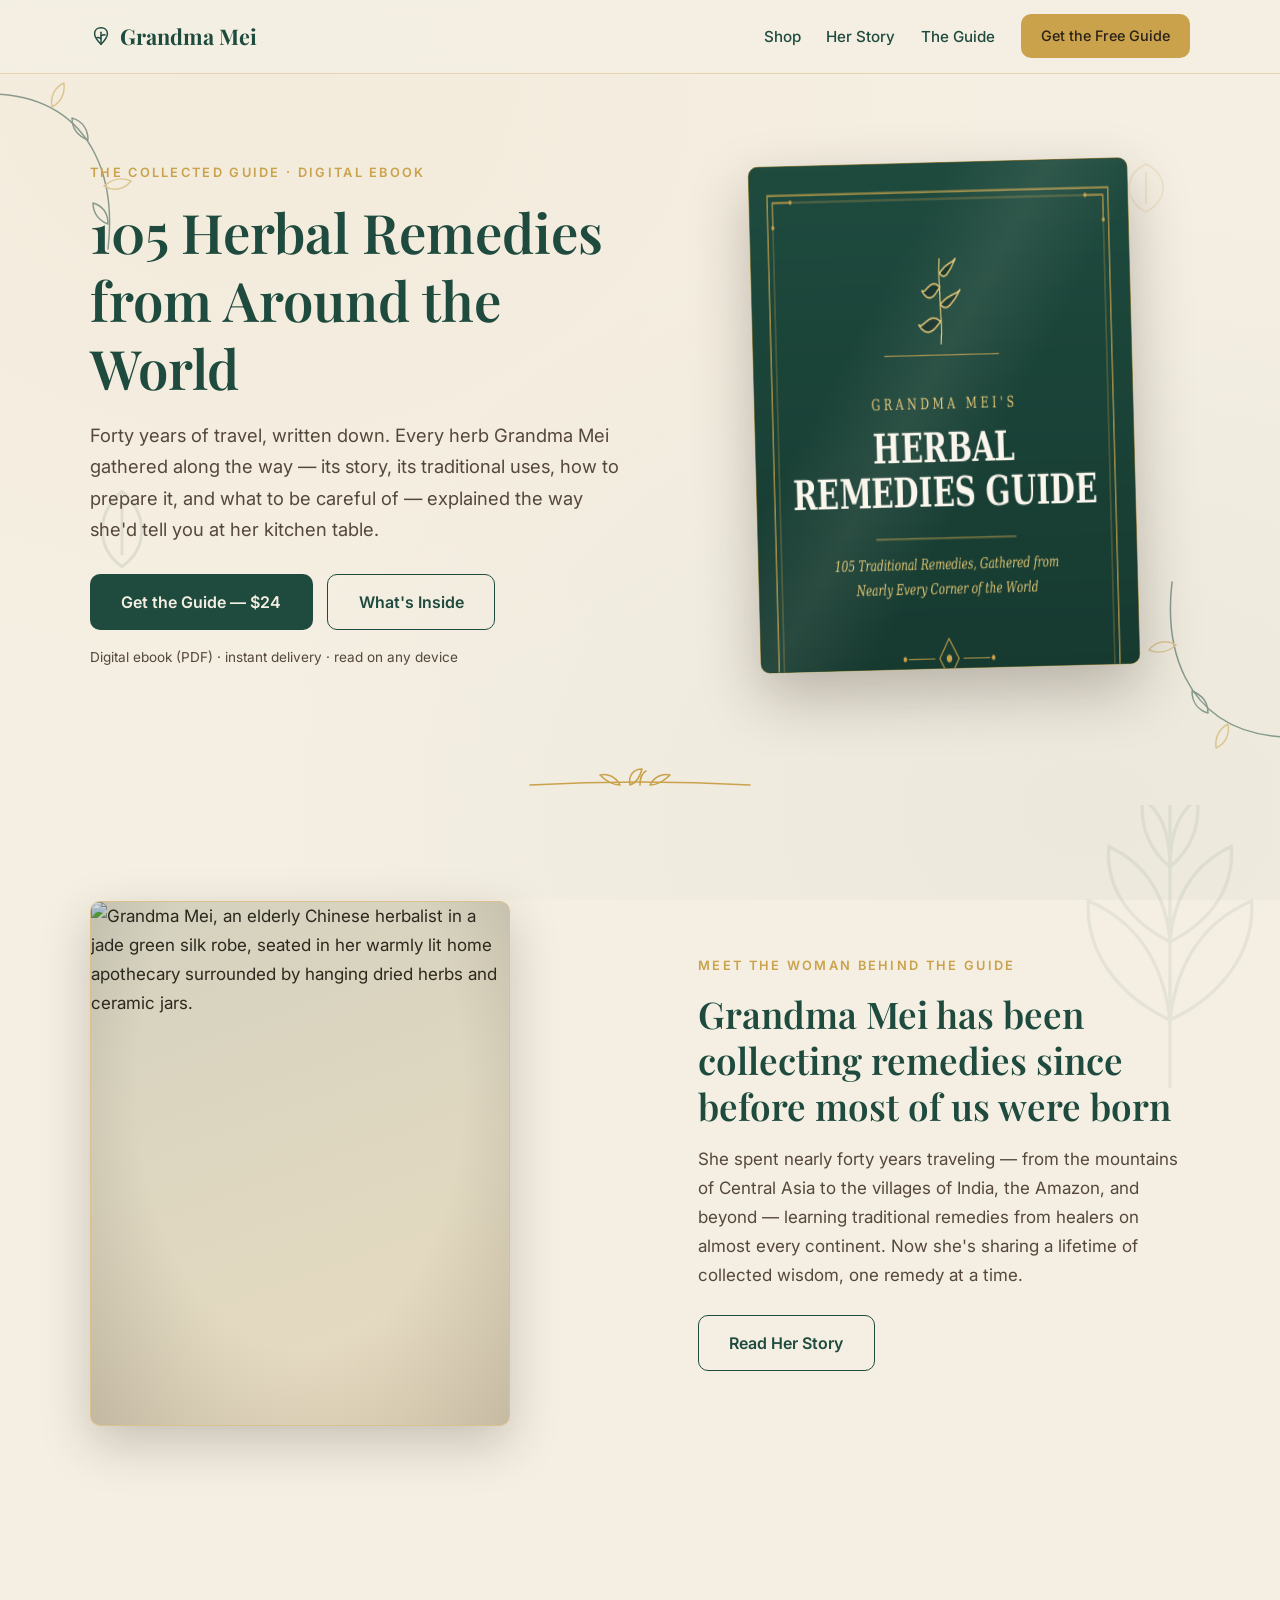
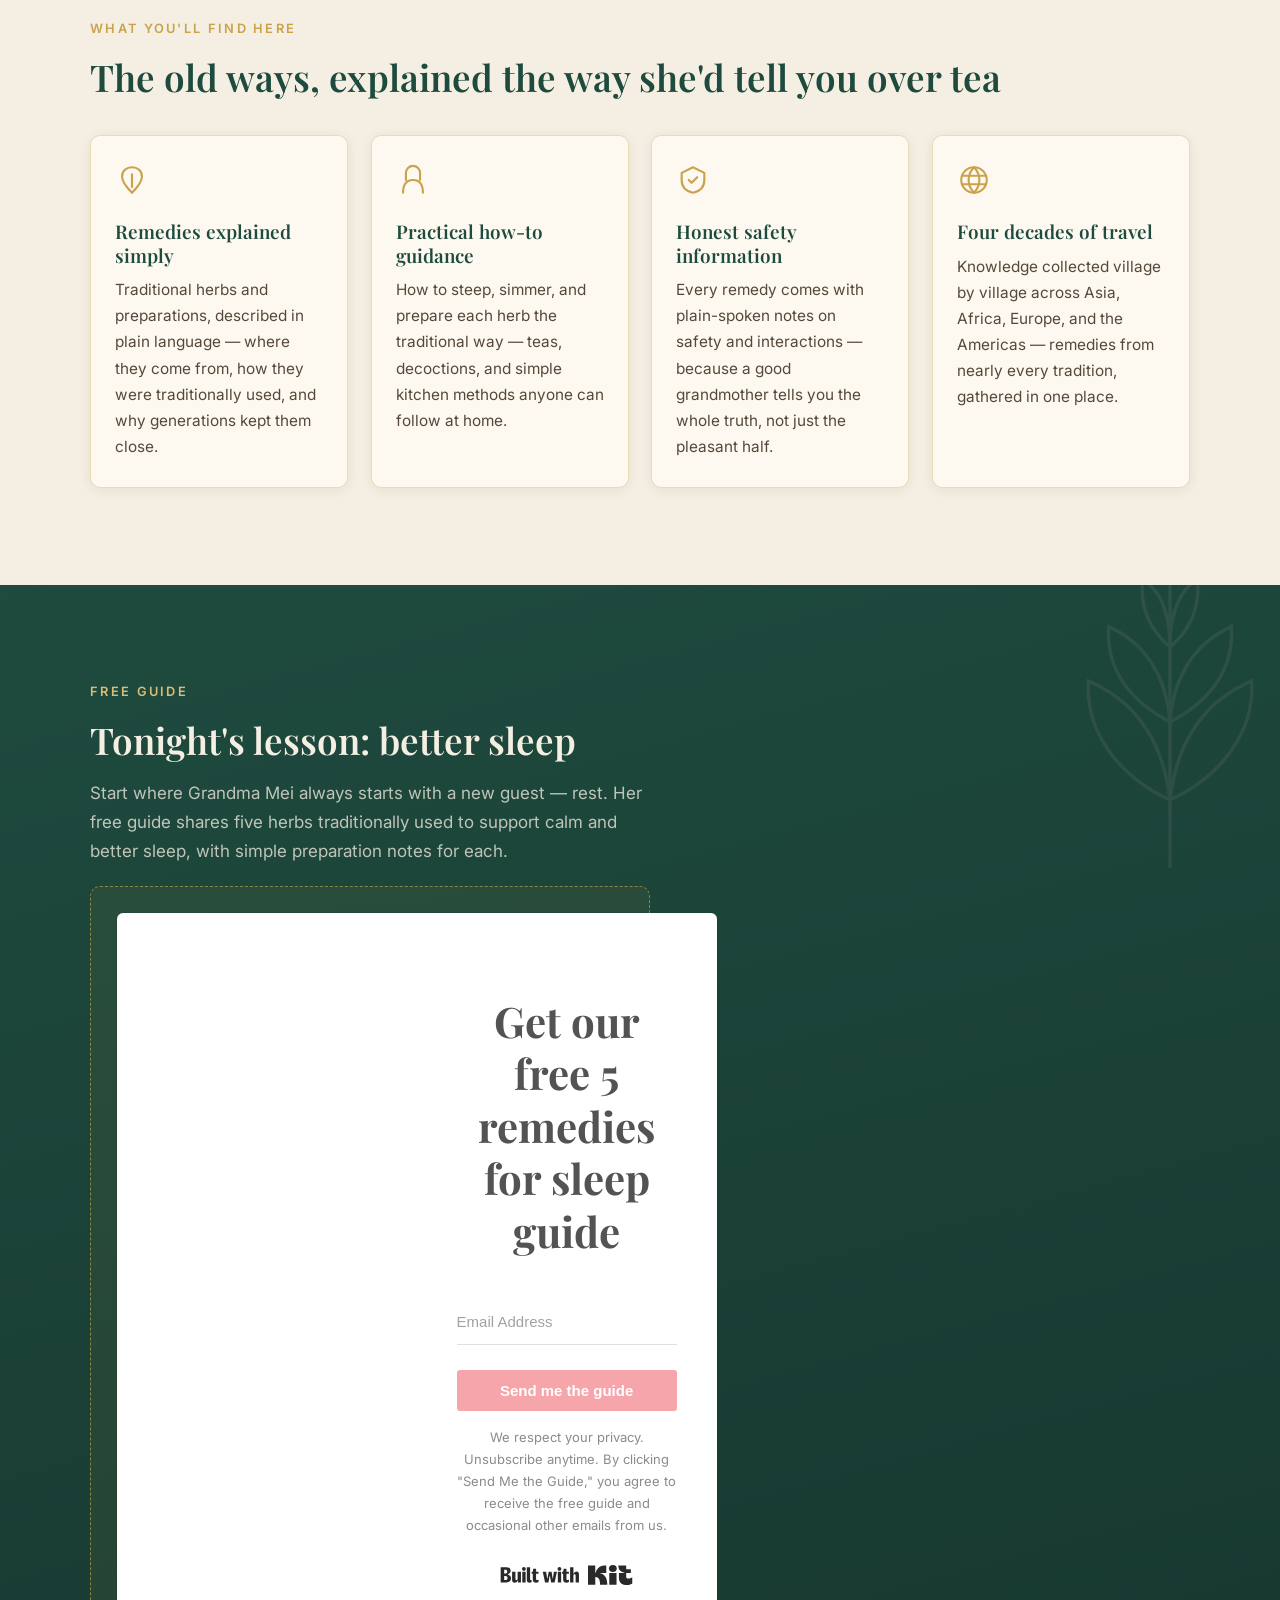
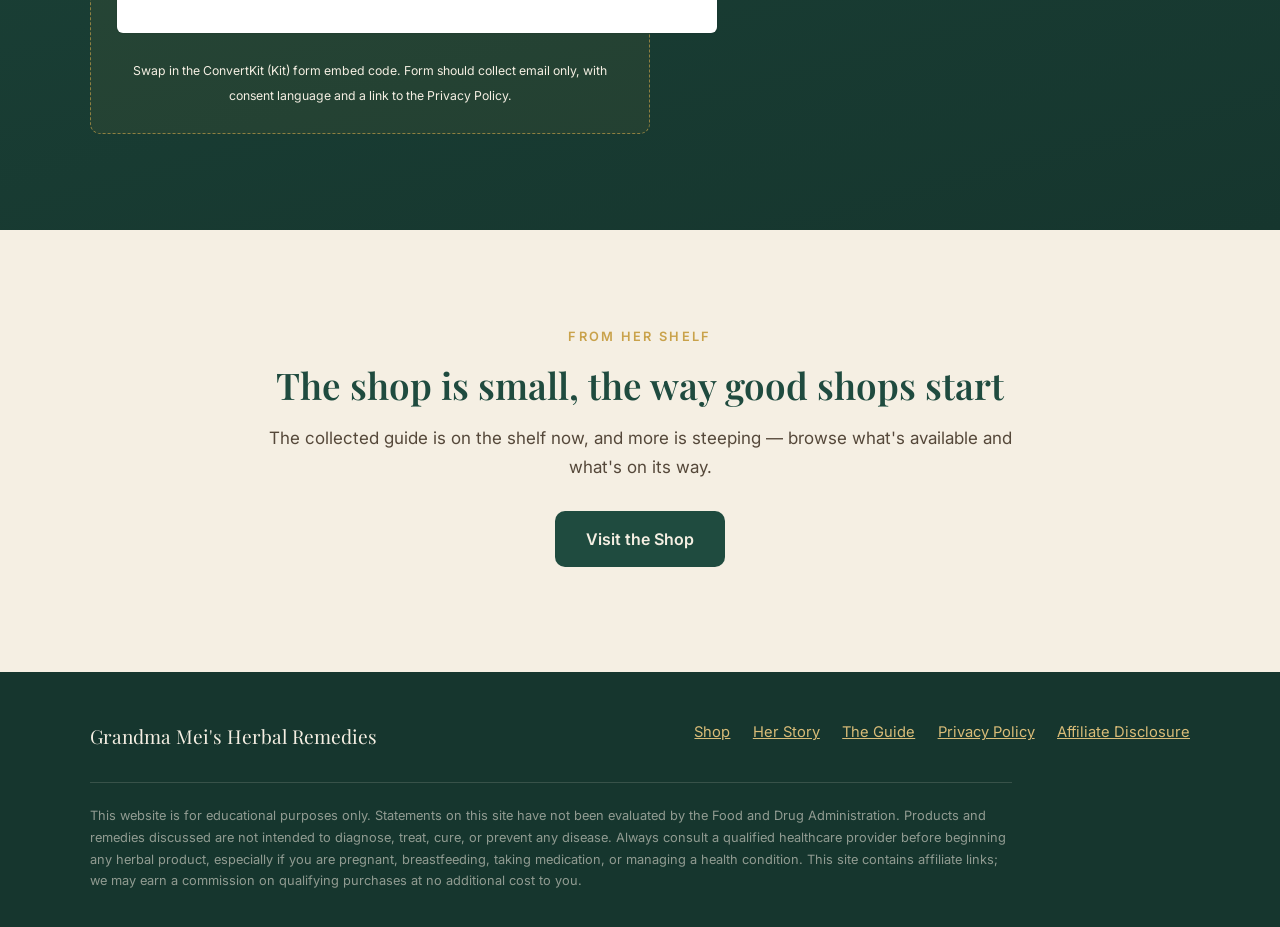
==== commit 5405cf8e: "Update print statement from 'Hello' to 'Goodbye'" ====
--- a/index.html
+++ b/index.html
@@ -162,7 +162,8 @@
           <p class="muted reveal" style="--reveal-delay: 100ms; margin-top: 1rem;">Start where Grandma Mei always starts with a new guest — rest. Her free guide shares five herbs traditionally used to support calm and better sleep, with simple preparation notes for each.</p>
           <!-- ConvertKit form embed goes here once the Kit account is live -->
           <div class="embed-placeholder reveal" style="--reveal-delay: 180ms;">
-            <script async data-uid="41011cbae5" src="https://grandma-mei-s-herbs.kit.com/41011cbae5/index.js"></script> <br>
+            <script src="https://f.convertkit.com/ckjs/ck.5.js"></script>
+      <form action="https://app.kit.com/forms/9750984/subscriptions" class="seva-form formkit-form" method="post" data-sv-form="9750984" data-uid="41011cbae5" data-format="inline" data-version="5" data-options="{&quot;settings&quot;:{&quot;after_subscribe&quot;:{&quot;action&quot;:&quot;message&quot;,&quot;success_message&quot;:&quot;Success! Now check your email to start reading the guide.&quot;,&quot;redirect_url&quot;:&quot;&quot;},&quot;analytics&quot;:{&quot;google&quot;:null,&quot;fathom&quot;:null,&quot;facebook&quot;:null,&quot;segment&quot;:null,&quot;pinterest&quot;:null,&quot;sparkloop&quot;:null,&quot;googletagmanager&quot;:null},&quot;modal&quot;:{&quot;trigger&quot;:&quot;timer&quot;,&quot;scroll_percentage&quot;:null,&quot;timer&quot;:5,&quot;devices&quot;:&quot;all&quot;,&quot;show_once_every&quot;:15},&quot;powered_by&quot;:{&quot;show&quot;:true,&quot;url&quot;:&quot;https://kit.com/features/forms?utm_campaign=poweredby&amp;utm_content=form&amp;utm_medium=referral&amp;utm_source=dynamic&quot;},&quot;recaptcha&quot;:{&quot;enabled&quot;:false},&quot;return_visitor&quot;:{&quot;action&quot;:&quot;show&quot;,&quot;custom_content&quot;:&quot;&quot;},&quot;slide_in&quot;:{&quot;display_in&quot;:&quot;bottom_right&quot;,&quot;trigger&quot;:&quot;timer&quot;,&quot;scroll_percentage&quot;:null,&quot;timer&quot;:5,&quot;devices&quot;:&quot;all&quot;,&quot;show_once_every&quot;:15},&quot;sticky_bar&quot;:{&quot;display_in&quot;:&quot;top&quot;,&quot;trigger&quot;:&quot;timer&quot;,&quot;scroll_percentage&quot;:null,&quot;timer&quot;:5,&quot;devices&quot;:&quot;all&quot;,&quot;show_once_every&quot;:15}},&quot;version&quot;:&quot;5&quot;}" min-width="400 500 600 700 800" style="background-color: rgb(255, 255, 255); border-radius: 6px;"><div data-style="full"><div data-element="column" class="formkit-background" style="background-image: url(&quot;https://embed.filekitcdn.com/e/gi6g2VvAHj8Zj8n62M4hpq/afhJAFGivvBhSrTXPKnwS6&quot;);"></div><div data-element="column" class="formkit-column"><div class="formkit-header" data-element="header" style="color: rgb(83, 83, 83); font-size: 28px; font-weight: 700;"><h2>Get our free 5 remedies for sleep guide</h2></div><ul class="formkit-alert formkit-alert-error" data-element="errors" data-group="alert"></ul><div data-element="fields" class="seva-fields formkit-fields"><div class="formkit-field"><input class="formkit-input" name="email_address" aria-label="Email Address" placeholder="Email Address" required="" type="email" style="color: rgb(139, 139, 139); border-color: rgb(221, 224, 228); font-weight: 400;"></div><button data-element="submit" class="formkit-submit formkit-submit" style="color: rgb(255, 255, 255); background-color: rgb(246, 166, 171); border-radius: 3px; font-weight: 700;"><div class="formkit-spinner"><div></div><div></div><div></div></div><span class="">Send me the guide</span></button></div><div class="formkit-disclaimer" data-element="disclaimer" style="color: rgb(139, 139, 139); font-size: 13px;"><p>We respect your privacy. Unsubscribe anytime. By clicking "Send Me the Guide," you agree to receive the free guide and occasional other emails from us.</p></div><div class="formkit-powered-by-convertkit-container"><a href="https://kit.com/features/forms?utm_campaign=poweredby&amp;utm_content=form&amp;utm_medium=referral&amp;utm_source=dynamic" data-element="powered-by" class="formkit-powered-by-convertkit" data-variant="dark" target="_blank" rel="nofollow noopener">Built with Kit</a></div></div></div><style>.formkit-form[data-uid="41011cbae5"] *{box-sizing:border-box;}.formkit-form[data-uid="41011cbae5"]{-webkit-font-smoothing:antialiased;-moz-osx-font-smoothing:grayscale;}.formkit-form[data-uid="41011cbae5"] legend{border:none;font-size:inherit;margin-bottom:10px;padding:0;position:relative;display:table;}.formkit-form[data-uid="41011cbae5"] fieldset{border:0;padding:0.01em 0 0 0;margin:0;min-width:0;}.formkit-form[data-uid="41011cbae5"] body:not(:-moz-handler-blocked) fieldset{display:table-cell;}.formkit-form[data-uid="41011cbae5"] h1,.formkit-form[data-uid="41011cbae5"] h2,.formkit-form[data-uid="41011cbae5"] h3,.formkit-form[data-uid="41011cbae5"] h4,.formkit-form[data-uid="41011cbae5"] h5,.formkit-form[data-uid="41011cbae5"] h6{color:inherit;font-size:inherit;font-weight:inherit;}.formkit-form[data-uid="41011cbae5"] h2{font-size:1.5em;margin:1em 0;}.formkit-form[data-uid="41011cbae5"] h3{font-size:1.17em;margin:1em 0;}.formkit-form[data-uid="41011cbae5"] p{color:inherit;font-size:inherit;font-weight:inherit;}.formkit-form[data-uid="41011cbae5"] ol:not([template-default]),.formkit-form[data-uid="41011cbae5"] ul:not([template-default]),.formkit-form[data-uid="41011cbae5"] blockquote:not([template-default]){text-align:left;}.formkit-form[data-uid="41011cbae5"] p:not([template-default]),.formkit-form[data-uid="41011cbae5"] hr:not([template-default]),.formkit-form[data-uid="41011cbae5"] blockquote:not([template-default]),.formkit-form[data-uid="41011cbae5"] ol:not([template-default]),.formkit-form[data-uid="41011cbae5"] ul:not([template-default]){color:inherit;font-style:initial;}.formkit-form[data-uid="41011cbae5"] .ordered-list,.formkit-form[data-uid="41011cbae5"] .unordered-list{list-style-position:outside !important;padding-left:1em;}.formkit-form[data-uid="41011cbae5"] .list-item{padding-left:0;}.formkit-form[data-uid="41011cbae5"][data-format="modal"]{display:none;}.formkit-form[data-uid="41011cbae5"][data-format="slide in"]{display:none;}.formkit-form[data-uid="41011cbae5"][data-format="sticky bar"]{display:none;}.formkit-sticky-bar .formkit-form[data-uid="41011cbae5"][data-format="sticky bar"]{display:block;}.formkit-form[data-uid="41011cbae5"] .formkit-input,.formkit-form[data-uid="41011cbae5"] .formkit-select,.formkit-form[data-uid="41011cbae5"] .formkit-checkboxes{width:100%;}.formkit-form[data-uid="41011cbae5"] .formkit-button,.formkit-form[data-uid="41011cbae5"] .formkit-submit{border:0;border-radius:5px;color:#ffffff;cursor:pointer;display:inline-block;text-align:center;font-size:15px;font-weight:500;cursor:pointer;margin-bottom:15px;overflow:hidden;padding:0;position:relative;vertical-align:middle;}.formkit-form[data-uid="41011cbae5"] .formkit-button:hover,.formkit-form[data-uid="41011cbae5"] .formkit-submit:hover,.formkit-form[data-uid="41011cbae5"] .formkit-button:focus,.formkit-form[data-uid="41011cbae5"] .formkit-submit:focus{outline:none;}.formkit-form[data-uid="41011cbae5"] .formkit-button:hover > span,.formkit-form[data-uid="41011cbae5"] .formkit-submit:hover > span,.formkit-form[data-uid="41011cbae5"] .formkit-button:focus > span,.formkit-form[data-uid="41011cbae5"] .formkit-submit:focus > span{background-color:rgba(0,0,0,0.1);}.formkit-form[data-uid="41011cbae5"] .formkit-button > span,.formkit-form[data-uid="41011cbae5"] .formkit-submit > span{display:block;-webkit-transition:all 300ms ease-in-out;transition:all 300ms ease-in-out;padding:12px 24px;}.formkit-form[data-uid="41011cbae5"] .formkit-input{background:#ffffff;font-size:15px;padding:12px;border:1px solid #e3e3e3;-webkit-flex:1 0 auto;-ms-flex:1 0 auto;flex:1 0 auto;line-height:1.4;margin:0;-webkit-transition:border-color ease-out 300ms;transition:border-color ease-out 300ms;}.formkit-form[data-uid="41011cbae5"] .formkit-input:focus{outline:none;border-color:#1677be;-webkit-transition:border-color ease 300ms;transition:border-color ease 300ms;}.formkit-form[data-uid="41011cbae5"] .formkit-input::-webkit-input-placeholder{color:inherit;opacity:0.8;}.formkit-form[data-uid="41011cbae5"] .formkit-input::-moz-placeholder{color:inherit;opacity:0.8;}.formkit-form[data-uid="41011cbae5"] .formkit-input:-ms-input-placeholder{color:inherit;opacity:0.8;}.formkit-form[data-uid="41011cbae5"] .formkit-input::placeholder{color:inherit;opacity:0.8;}.formkit-form[data-uid="41011cbae5"] [data-group="dropdown"]{position:relative;display:inline-block;width:100%;}.formkit-form[data-uid="41011cbae5"] [data-group="dropdown"]::before{content:"";top:calc(50% - 2.5px);right:10px;position:absolute;pointer-events:none;border-color:#4f4f4f transparent transparent transparent;border-style:solid;border-width:6px 6px 0 6px;height:0;width:0;z-index:999;}.formkit-form[data-uid="41011cbae5"] [data-group="dropdown"] select{height:auto;width:100%;cursor:pointer;color:#333333;line-height:1.4;margin-bottom:0;padding:0 6px;-webkit-appearance:none;-moz-appearance:none;appearance:none;font-size:15px;padding:12px;padding-right:25px;border:1px solid #e3e3e3;background:#ffffff;}.formkit-form[data-uid="41011cbae5"] [data-group="dropdown"] select:focus{outline:none;}.formkit-form[data-uid="41011cbae5"] [data-group="checkboxes"]{text-align:left;margin:0;}.formkit-form[data-uid="41011cbae5"] [data-group="checkboxes"] [data-group="checkbox"]{margin-bottom:10px;}.formkit-form[data-uid="41011cbae5"] [data-group="checkboxes"] [data-group="checkbox"] *{cursor:pointer;}.formkit-form[data-uid="41011cbae5"] [data-group="checkboxes"] [data-group="checkbox"]:last-of-type{margin-bottom:0;}.formkit-form[data-uid="41011cbae5"] [data-group="checkboxes"] [data-group="checkbox"] input[type="checkbox"]{display:none;}.formkit-form[data-uid="41011cbae5"] [data-group="checkboxes"] [data-group="checkbox"] input[type="checkbox"] + label::after{content:none;}.formkit-form[data-uid="41011cbae5"] [data-group="checkboxes"] [data-group="checkbox"] input[type="checkbox"]:checked + label::after{border-color:#ffffff;content:"";}.formkit-form[data-uid="41011cbae5"] [data-group="checkboxes"] [data-group="checkbox"] input[type="checkbox"]:checked + label::before{background:#10bf7a;border-color:#10bf7a;}.formkit-form[data-uid="41011cbae5"] [data-group="checkboxes"] [data-group="checkbox"] label{position:relative;display:inline-block;padding-left:28px;}.formkit-form[data-uid="41011cbae5"] [data-group="checkboxes"] [data-group="checkbox"] label::before,.formkit-form[data-uid="41011cbae5"] [data-group="checkboxes"] [data-group="checkbox"] label::after{position:absolute;content:"";display:inline-block;}.formkit-form[data-uid="41011cbae5"] [data-group="checkboxes"] [data-group="checkbox"] label::before{height:16px;width:16px;border:1px solid #e3e3e3;background:#ffffff;left:0px;top:3px;}.formkit-form[data-uid="41011cbae5"] [data-group="checkboxes"] [data-group="checkbox"] label::after{height:4px;width:8px;border-left:2px solid #4d4d4d;border-bottom:2px solid #4d4d4d;-webkit-transform:rotate(-45deg);-ms-transform:rotate(-45deg);transform:rotate(-45deg);left:4px;top:8px;}.formkit-form[data-uid="41011cbae5"] .formkit-alert{background:#f9fafb;border:1px solid #e3e3e3;border-radius:5px;-webkit-flex:1 0 auto;-ms-flex:1 0 auto;flex:1 0 auto;list-style:none;margin:25px auto;padding:12px;text-align:center;width:100%;}.formkit-form[data-uid="41011cbae5"] .formkit-alert:empty{display:none;}.formkit-form[data-uid="41011cbae5"] .formkit-alert-success{background:#d3fbeb;border-color:#10bf7a;color:#0c905c;}.formkit-form[data-uid="41011cbae5"] .formkit-alert-error{background:#fde8e2;border-color:#f2643b;color:#ea4110;}.formkit-form[data-uid="41011cbae5"] .formkit-spinner{display:-webkit-box;display:-webkit-flex;display:-ms-flexbox;display:flex;height:0px;width:0px;margin:0 auto;position:absolute;top:0;left:0;right:0;width:0px;overflow:hidden;text-align:center;-webkit-transition:all 300ms ease-in-out;transition:all 300ms ease-in-out;}.formkit-form[data-uid="41011cbae5"] .formkit-spinner > div{margin:auto;width:12px;height:12px;background-color:#fff;opacity:0.3;border-radius:100%;display:inline-block;-webkit-animation:formkit-bouncedelay-formkit-form-data-uid-41011cbae5- 1.4s infinite ease-in-out both;animation:formkit-bouncedelay-formkit-form-data-uid-41011cbae5- 1.4s infinite ease-in-out both;}.formkit-form[data-uid="41011cbae5"] .formkit-spinner > div:nth-child(1){-webkit-animation-delay:-0.32s;animation-delay:-0.32s;}.formkit-form[data-uid="41011cbae5"] .formkit-spinner > div:nth-child(2){-webkit-animation-delay:-0.16s;animation-delay:-0.16s;}.formkit-form[data-uid="41011cbae5"] .formkit-submit[data-active] .formkit-spinner{opacity:1;height:100%;width:50px;}.formkit-form[data-uid="41011cbae5"] .formkit-submit[data-active] .formkit-spinner ~ span{opacity:0;}.formkit-form[data-uid="41011cbae5"] .formkit-powered-by[data-active="false"]{opacity:0.35;}.formkit-form[data-uid="41011cbae5"] .formkit-powered-by-convertkit-container{display:-webkit-box;display:-webkit-flex;display:-ms-flexbox;display:flex;width:100%;margin:10px 0;position:relative;}.formkit-form[data-uid="41011cbae5"] .formkit-powered-by-convertkit-container[data-active="false"]{opacity:0.35;}.formkit-form[data-uid="41011cbae5"] .formkit-powered-by-convertkit{-webkit-align-items:center;-webkit-box-align:center;-ms-flex-align:center;align-items:center;background-color:#ffffff;border-radius:9px;color:#3d3d3d;cursor:pointer;display:block;height:36px;margin:0 auto;opacity:0.95;padding:0;-webkit-text-decoration:none;text-decoration:none;text-indent:100%;-webkit-transition:ease-in-out all 200ms;transition:ease-in-out all 200ms;white-space:nowrap;overflow:hidden;-webkit-user-select:none;-moz-user-select:none;-ms-user-select:none;user-select:none;width:157px;background-repeat:no-repeat;background-position:center;background-image:url("data:image/svg+xml;charset=utf8,%3Csvg width='133' height='36' viewBox='0 0 133 36' fill='none' xmlns='http://www.w3.org/2000/svg'%3E%3Cpath d='M0.861 25.5C0.735 25.5 0.651 25.416 0.651 25.29V10.548C0.651 10.422 0.735 10.338 0.861 10.338H6.279C9.072 10.338 10.668 11.451 10.668 13.824C10.668 15.819 9.219 16.932 8.001 17.226C7.707 17.268 7.707 17.625 8.022 17.688C9.912 18.108 11.088 19.116 11.088 21.321C11.088 23.715 9.429 25.5 6.426 25.5H0.861ZM5.397 23.085C6.825 23.085 7.518 22.224 7.518 21.006C7.518 19.683 6.825 18.948 5.397 18.948H4.2V23.085H5.397ZM5.313 16.617C6.51 16.617 7.245 15.945 7.245 14.601C7.245 13.383 6.51 12.753 5.25 12.753H4.2V16.617H5.313ZM17.9758 23.883C17.9758 23.568 17.6608 23.505 17.5348 23.799C17.0308 24.954 16.1698 25.731 14.5528 25.731C12.8728 25.731 12.0958 24.471 12.0958 22.707V14.937C12.0958 14.811 12.1798 14.727 12.3058 14.727H15.2248C15.3508 14.727 15.4348 14.811 15.4348 14.937V21.657C15.4348 22.581 15.7708 23.022 16.4638 23.022C17.1778 23.022 17.6188 22.581 17.6188 21.657V14.937C17.6188 14.811 17.7028 14.727 17.8288 14.727H20.7478C20.8738 14.727 20.9578 14.811 20.9578 14.937V25.29C20.9578 25.416 20.8738 25.5 20.7478 25.5H18.1858C18.0598 25.5 17.9758 25.416 17.9758 25.29V23.883ZM25.6141 25.29C25.6141 25.416 25.5301 25.5 25.4041 25.5H22.4851C22.3591 25.5 22.2751 25.416 22.2751 25.29V14.937C22.2751 14.811 22.3591 14.727 22.4851 14.727H25.4041C25.5301 14.727 25.6141 14.811 25.6141 14.937V25.29ZM23.9131 13.74C22.8001 13.74 22.0441 12.942 22.0441 11.934C22.0441 10.926 22.8001 10.107 23.9131 10.107C25.0051 10.107 25.7611 10.926 25.7611 11.934C25.7611 12.942 25.0051 13.74 23.9131 13.74ZM26.7883 10.548C26.7883 10.422 26.8723 10.338 26.9983 10.338H29.9173C30.0433 10.338 30.1273 10.422 30.1273 10.548V22.056C30.1273 22.749 30.2533 23.085 30.8203 23.085C31.0093 23.085 31.1983 23.043 31.3663 23.001C31.5133 22.959 31.6183 22.959 31.6183 23.127V25.059C31.6183 25.164 31.5763 25.269 31.4923 25.311C30.9673 25.521 30.2953 25.71 29.5813 25.71C27.7123 25.71 26.7883 24.639 26.7883 22.476V10.548ZM32.4237 14.727C32.8227 14.727 32.9277 14.538 32.9697 14.055L33.1167 12.039C33.1167 11.913 33.2217 11.829 33.3477 11.829H35.8887C36.0147 11.829 36.0987 11.913 36.0987 12.039V14.517C36.0987 14.643 36.1827 14.727 36.3087 14.727H38.2827C38.4087 14.727 38.4927 14.811 38.4927 14.937V16.659C38.4927 16.785 38.4087 16.869 38.2827 16.869H36.0777V22.056C36.0777 22.875 36.5397 23.085 37.0647 23.085C37.4847 23.085 37.9467 22.938 38.3247 22.707C38.4717 22.623 38.5767 22.665 38.5767 22.833V24.828C38.5767 24.933 38.5347 25.017 38.4507 25.08C37.8417 25.458 36.9807 25.71 36.0357 25.71C34.2927 25.71 32.7387 24.912 32.7387 22.476V16.869H31.8567C31.7307 16.869 31.6467 16.785 31.6467 16.659V14.937C31.6467 14.811 31.7307 14.727 31.8567 14.727H32.4237ZM51.3808 14.727C51.5068 14.727 51.5908 14.79 51.6118 14.916L52.3888 19.851L52.5778 21.174C52.6198 21.468 52.9558 21.468 52.9768 21.174C53.0398 20.712 53.0818 20.271 53.1658 19.83L53.8798 14.916C53.9008 14.79 53.9848 14.727 54.1108 14.727H56.6728C56.8198 14.727 56.8828 14.811 56.8618 14.958L54.6778 25.311C54.6568 25.437 54.5728 25.5 54.4468 25.5H51.3178C51.1918 25.5 51.1078 25.437 51.0868 25.311L50.1208 20.082L49.8898 18.633C49.8688 18.444 49.6588 18.444 49.6378 18.633L49.4068 20.103L48.5458 25.311C48.5248 25.437 48.4408 25.5 48.3148 25.5H45.2068C45.0808 25.5 44.9968 25.437 44.9758 25.311L42.8128 14.958C42.7918 14.811 42.8548 14.727 43.0018 14.727H45.9628C46.0888 14.727 46.1728 14.79 46.1938 14.916L46.9288 19.83C47.0128 20.271 47.0758 20.754 47.1388 21.195C47.2018 21.51 47.4748 21.531 47.5378 21.195L47.7478 19.872L48.6088 14.916C48.6298 14.79 48.7138 14.727 48.8398 14.727H51.3808ZM61.1582 25.29C61.1582 25.416 61.0742 25.5 60.9482 25.5H58.0292C57.9032 25.5 57.8192 25.416 57.8192 25.29V14.937C57.8192 14.811 57.9032 14.727 58.0292 14.727H60.9482C61.0742 14.727 61.1582 14.811 61.1582 14.937V25.29ZM59.4572 13.74C58.3442 13.74 57.5882 12.942 57.5882 11.934C57.5882 10.926 58.3442 10.107 59.4572 10.107C60.5492 10.107 61.3052 10.926 61.3052 11.934C61.3052 12.942 60.5492 13.74 59.4572 13.74ZM62.8154 14.727C63.2144 14.727 63.3194 14.538 63.3614 14.055L63.5084 12.039C63.5084 11.913 63.6134 11.829 63.7394 11.829H66.2804C66.4064 11.829 66.4904 11.913 66.4904 12.039V14.517C66.4904 14.643 66.5744 14.727 66.7004 14.727H68.6744C68.8004 14.727 68.8844 14.811 68.8844 14.937V16.659C68.8844 16.785 68.8004 16.869 68.6744 16.869H66.4694V22.056C66.4694 22.875 66.9314 23.085 67.4564 23.085C67.8764 23.085 68.3384 22.938 68.7164 22.707C68.8634 22.623 68.9684 22.665 68.9684 22.833V24.828C68.9684 24.933 68.9264 25.017 68.8424 25.08C68.2334 25.458 67.3724 25.71 66.4274 25.71C64.6844 25.71 63.1304 24.912 63.1304 22.476V16.869H62.2484C62.1224 16.869 62.0384 16.785 62.0384 16.659V14.937C62.0384 14.811 62.1224 14.727 62.2484 14.727H62.8154ZM73.4298 16.323C73.4298 16.638 73.7868 16.68 73.9128 16.407C74.3748 15.315 75.1308 14.496 76.6008 14.496C78.2178 14.496 78.9528 15.609 78.9528 17.373V25.29C78.9528 25.416 78.8688 25.5 78.7428 25.5H75.8238C75.6978 25.5 75.6138 25.416 75.6138 25.29V18.633C75.6138 17.709 75.2778 17.268 74.5848 17.268C73.8708 17.268 73.4298 17.709 73.4298 18.633V25.29C73.4298 25.416 73.3458 25.5 73.2198 25.5H70.3008C70.1748 25.5 70.0908 25.416 70.0908 25.29V10.548C70.0908 10.422 70.1748 10.338 70.3008 10.338H73.2198C73.3458 10.338 73.4298 10.422 73.4298 10.548V16.323Z' fill='%231E1E1E'/%3E%3Cpath d='M100.132 16.3203C105.58 17.3761 107.272 22.4211 107.318 27.4961C107.318 27.6101 107.226 27.7041 107.112 27.7041H100.252C100.138 27.7041 100.046 27.6121 100.046 27.5001C100.026 23.5629 99.3877 20.0896 95.4865 19.9396C95.3705 19.9356 95.2725 20.0276 95.2725 20.1456V27.5001C95.2725 27.6141 95.1806 27.7061 95.0666 27.7061H88.206C88.092 27.7061 88 27.6141 88 27.5001V8.75585C88 8.64187 88.092 8.54989 88.206 8.54989H95.0686C95.1826 8.54989 95.2745 8.64187 95.2745 8.75585V15.7764C95.2745 15.8804 95.3585 15.9644 95.4625 15.9644C95.5445 15.9644 95.6185 15.9104 95.6425 15.8324C97.4081 10.0416 100.709 8.58588 106.07 8.55189C106.184 8.55189 106.276 8.64387 106.276 8.75785V15.7604C106.276 15.8744 106.184 15.9664 106.07 15.9664H100.166C100.066 15.9664 99.9856 16.0464 99.9856 16.1464C99.9856 16.2304 100.048 16.3043 100.132 16.3203ZM118.918 20.7095V16.1704C118.918 16.0564 119.01 15.9644 119.124 15.9644H124.173C124.273 15.9644 124.353 15.8844 124.353 15.7844C124.353 15.6985 124.291 15.6245 124.207 15.6085C120.256 14.8246 118.432 12.5511 118.37 8.75585C118.368 8.64387 118.458 8.54989 118.572 8.54989H125.986C126.1 8.54989 126.192 8.64187 126.192 8.75585V11.9532C126.192 12.0672 126.284 12.1592 126.398 12.1592H130.649C130.763 12.1592 130.855 12.2511 130.855 12.3651V15.7624C130.855 15.8764 130.763 15.9684 130.649 15.9684H126.398C126.284 15.9684 126.192 16.0604 126.192 16.1744V19.8356C126.192 21.1294 126.986 21.5553 128.04 21.5553C129.692 21.5553 131.323 20.8114 131.977 20.4735C132.113 20.4035 132.277 20.5015 132.277 20.6555V26.3543C132.277 26.5063 132.193 26.6463 132.059 26.7183C131.413 27.0582 129.418 28 127.136 28C122.435 27.996 118.918 26.0824 118.918 20.7095ZM109.266 27.4981V16.1704C109.266 16.0564 109.358 15.9644 109.472 15.9644H116.334C116.448 15.9644 116.54 16.0564 116.54 16.1704V27.4981C116.54 27.6121 116.448 27.7041 116.334 27.7041H109.472C109.358 27.7021 109.266 27.6101 109.266 27.4981ZM108.876 11.4913C108.876 13.4189 110.238 14.9826 112.853 14.9826C115.469 14.9826 116.83 13.4189 116.83 11.4913C116.83 9.56369 115.471 8 112.853 8C110.238 8 108.876 9.56369 108.876 11.4913Z' fill='%231E1E1E'/%3E%3C/svg%3E");}.formkit-form[data-uid="41011cbae5"] .formkit-powered-by-convertkit:hover,.formkit-form[data-uid="41011cbae5"] .formkit-powered-by-convertkit:focus{background-color:#ffffff;-webkit-transform:scale(1.025) perspective(1px);-ms-transform:scale(1.025) perspective(1px);transform:scale(1.025) perspective(1px);opacity:1;}.formkit-form[data-uid="41011cbae5"] .formkit-powered-by-convertkit[data-variant="dark"],.formkit-form[data-uid="41011cbae5"] .formkit-powered-by-convertkit[data-variant="light"]{background-color:transparent;border-color:transparent;width:133px;}.formkit-form[data-uid="41011cbae5"] .formkit-powered-by-convertkit[data-variant="light"]{color:#ffffff;background-image:url("data:image/svg+xml;charset=utf8,%3Csvg width='133' height='36' viewBox='0 0 133 36' fill='none' xmlns='http://www.w3.org/2000/svg'%3E%3Cpath d='M0.861 25.5C0.735 25.5 0.651 25.416 0.651 25.29V10.548C0.651 10.422 0.735 10.338 0.861 10.338H6.279C9.072 10.338 10.668 11.451 10.668 13.824C10.668 15.819 9.219 16.932 8.001 17.226C7.707 17.268 7.707 17.625 8.022 17.688C9.912 18.108 11.088 19.116 11.088 21.321C11.088 23.715 9.429 25.5 6.426 25.5H0.861ZM5.397 23.085C6.825 23.085 7.518 22.224 7.518 21.006C7.518 19.683 6.825 18.948 5.397 18.948H4.2V23.085H5.397ZM5.313 16.617C6.51 16.617 7.245 15.945 7.245 14.601C7.245 13.383 6.51 12.753 5.25 12.753H4.2V16.617H5.313ZM17.9758 23.883C17.9758 23.568 17.6608 23.505 17.5348 23.799C17.0308 24.954 16.1698 25.731 14.5528 25.731C12.8728 25.731 12.0958 24.471 12.0958 22.707V14.937C12.0958 14.811 12.1798 14.727 12.3058 14.727H15.2248C15.3508 14.727 15.4348 14.811 15.4348 14.937V21.657C15.4348 22.581 15.7708 23.022 16.4638 23.022C17.1778 23.022 17.6188 22.581 17.6188 21.657V14.937C17.6188 14.811 17.7028 14.727 17.8288 14.727H20.7478C20.8738 14.727 20.9578 14.811 20.9578 14.937V25.29C20.9578 25.416 20.8738 25.5 20.7478 25.5H18.1858C18.0598 25.5 17.9758 25.416 17.9758 25.29V23.883ZM25.6141 25.29C25.6141 25.416 25.5301 25.5 25.4041 25.5H22.4851C22.3591 25.5 22.2751 25.416 22.2751 25.29V14.937C22.2751 14.811 22.3591 14.727 22.4851 14.727H25.4041C25.5301 14.727 25.6141 14.811 25.6141 14.937V25.29ZM23.9131 13.74C22.8001 13.74 22.0441 12.942 22.0441 11.934C22.0441 10.926 22.8001 10.107 23.9131 10.107C25.0051 10.107 25.7611 10.926 25.7611 11.934C25.7611 12.942 25.0051 13.74 23.9131 13.74ZM26.7883 10.548C26.7883 10.422 26.8723 10.338 26.9983 10.338H29.9173C30.0433 10.338 30.1273 10.422 30.1273 10.548V22.056C30.1273 22.749 30.2533 23.085 30.8203 23.085C31.0093 23.085 31.1983 23.043 31.3663 23.001C31.5133 22.959 31.6183 22.959 31.6183 23.127V25.059C31.6183 25.164 31.5763 25.269 31.4923 25.311C30.9673 25.521 30.2953 25.71 29.5813 25.71C27.7123 25.71 26.7883 24.639 26.7883 22.476V10.548ZM32.4237 14.727C32.8227 14.727 32.9277 14.538 32.9697 14.055L33.1167 12.039C33.1167 11.913 33.2217 11.829 33.3477 11.829H35.8887C36.0147 11.829 36.0987 11.913 36.0987 12.039V14.517C36.0987 14.643 36.1827 14.727 36.3087 14.727H38.2827C38.4087 14.727 38.4927 14.811 38.4927 14.937V16.659C38.4927 16.785 38.4087 16.869 38.2827 16.869H36.0777V22.056C36.0777 22.875 36.5397 23.085 37.0647 23.085C37.4847 23.085 37.9467 22.938 38.3247 22.707C38.4717 22.623 38.5767 22.665 38.5767 22.833V24.828C38.5767 24.933 38.5347 25.017 38.4507 25.08C37.8417 25.458 36.9807 25.71 36.0357 25.71C34.2927 25.71 32.7387 24.912 32.7387 22.476V16.869H31.8567C31.7307 16.869 31.6467 16.785 31.6467 16.659V14.937C31.6467 14.811 31.7307 14.727 31.8567 14.727H32.4237ZM51.3808 14.727C51.5068 14.727 51.5908 14.79 51.6118 14.916L52.3888 19.851L52.5778 21.174C52.6198 21.468 52.9558 21.468 52.9768 21.174C53.0398 20.712 53.0818 20.271 53.1658 19.83L53.8798 14.916C53.9008 14.79 53.9848 14.727 54.1108 14.727H56.6728C56.8198 14.727 56.8828 14.811 56.8618 14.958L54.6778 25.311C54.6568 25.437 54.5728 25.5 54.4468 25.5H51.3178C51.1918 25.5 51.1078 25.437 51.0868 25.311L50.1208 20.082L49.8898 18.633C49.8688 18.444 49.6588 18.444 49.6378 18.633L49.4068 20.103L48.5458 25.311C48.5248 25.437 48.4408 25.5 48.3148 25.5H45.2068C45.0808 25.5 44.9968 25.437 44.9758 25.311L42.8128 14.958C42.7918 14.811 42.8548 14.727 43.0018 14.727H45.9628C46.0888 14.727 46.1728 14.79 46.1938 14.916L46.9288 19.83C47.0128 20.271 47.0758 20.754 47.1388 21.195C47.2018 21.51 47.4748 21.531 47.5378 21.195L47.7478 19.872L48.6088 14.916C48.6298 14.79 48.7138 14.727 48.8398 14.727H51.3808ZM61.1582 25.29C61.1582 25.416 61.0742 25.5 60.9482 25.5H58.0292C57.9032 25.5 57.8192 25.416 57.8192 25.29V14.937C57.8192 14.811 57.9032 14.727 58.0292 14.727H60.9482C61.0742 14.727 61.1582 14.811 61.1582 14.937V25.29ZM59.4572 13.74C58.3442 13.74 57.5882 12.942 57.5882 11.934C57.5882 10.926 58.3442 10.107 59.4572 10.107C60.5492 10.107 61.3052 10.926 61.3052 11.934C61.3052 12.942 60.5492 13.74 59.4572 13.74ZM62.8154 14.727C63.2144 14.727 63.3194 14.538 63.3614 14.055L63.5084 12.039C63.5084 11.913 63.6134 11.829 63.7394 11.829H66.2804C66.4064 11.829 66.4904 11.913 66.4904 12.039V14.517C66.4904 14.643 66.5744 14.727 66.7004 14.727H68.6744C68.8004 14.727 68.8844 14.811 68.8844 14.937V16.659C68.8844 16.785 68.8004 16.869 68.6744 16.869H66.4694V22.056C66.4694 22.875 66.9314 23.085 67.4564 23.085C67.8764 23.085 68.3384 22.938 68.7164 22.707C68.8634 22.623 68.9684 22.665 68.9684 22.833V24.828C68.9684 24.933 68.9264 25.017 68.8424 25.08C68.2334 25.458 67.3724 25.71 66.4274 25.71C64.6844 25.71 63.1304 24.912 63.1304 22.476V16.869H62.2484C62.1224 16.869 62.0384 16.785 62.0384 16.659V14.937C62.0384 14.811 62.1224 14.727 62.2484 14.727H62.8154ZM73.4298 16.323C73.4298 16.638 73.7868 16.68 73.9128 16.407C74.3748 15.315 75.1308 14.496 76.6008 14.496C78.2178 14.496 78.9528 15.609 78.9528 17.373V25.29C78.9528 25.416 78.8688 25.5 78.7428 25.5H75.8238C75.6978 25.5 75.6138 25.416 75.6138 25.29V18.633C75.6138 17.709 75.2778 17.268 74.5848 17.268C73.8708 17.268 73.4298 17.709 73.4298 18.633V25.29C73.4298 25.416 73.3458 25.5 73.2198 25.5H70.3008C70.1748 25.5 70.0908 25.416 70.0908 25.29V10.548C70.0908 10.422 70.1748 10.338 70.3008 10.338H73.2198C73.3458 10.338 73.4298 10.422 73.4298 10.548V16.323Z' fill='white'/%3E%3Cpath d='M100.132 16.3203C105.58 17.3761 107.272 22.4211 107.318 27.4961C107.318 27.6101 107.226 27.7041 107.112 27.7041H100.252C100.138 27.7041 100.046 27.6121 100.046 27.5001C100.026 23.5629 99.3877 20.0896 95.4865 19.9396C95.3705 19.9356 95.2725 20.0276 95.2725 20.1456V27.5001C95.2725 27.6141 95.1806 27.7061 95.0666 27.7061H88.206C88.092 27.7061 88 27.6141 88 27.5001V8.75585C88 8.64187 88.092 8.54989 88.206 8.54989H95.0686C95.1826 8.54989 95.2745 8.64187 95.2745 8.75585V15.7764C95.2745 15.8804 95.3585 15.9644 95.4625 15.9644C95.5445 15.9644 95.6185 15.9104 95.6425 15.8324C97.4081 10.0416 100.709 8.58588 106.07 8.55189C106.184 8.55189 106.276 8.64387 106.276 8.75785V15.7604C106.276 15.8744 106.184 15.9664 106.07 15.9664H100.166C100.066 15.9664 99.9856 16.0464 99.9856 16.1464C99.9856 16.2304 100.048 16.3043 100.132 16.3203ZM118.918 20.7095V16.1704C118.918 16.0564 119.01 15.9644 119.124 15.9644H124.173C124.273 15.9644 124.353 15.8844 124.353 15.7844C124.353 15.6985 124.291 15.6245 124.207 15.6085C120.256 14.8246 118.432 12.5511 118.37 8.75585C118.368 8.64387 118.458 8.54989 118.572 8.54989H125.986C126.1 8.54989 126.192 8.64187 126.192 8.75585V11.9532C126.192 12.0672 126.284 12.1592 126.398 12.1592H130.649C130.763 12.1592 130.855 12.2511 130.855 12.3651V15.7624C130.855 15.8764 130.763 15.9684 130.649 15.9684H126.398C126.284 15.9684 126.192 16.0604 126.192 16.1744V19.8356C126.192 21.1294 126.986 21.5553 128.04 21.5553C129.692 21.5553 131.323 20.8114 131.977 20.4735C132.113 20.4035 132.277 20.5015 132.277 20.6555V26.3543C132.277 26.5063 132.193 26.6463 132.059 26.7183C131.413 27.0582 129.418 28 127.136 28C122.435 27.996 118.918 26.0824 118.918 20.7095ZM109.266 27.4981V16.1704C109.266 16.0564 109.358 15.9644 109.472 15.9644H116.334C116.448 15.9644 116.54 16.0564 116.54 16.1704V27.4981C116.54 27.6121 116.448 27.7041 116.334 27.7041H109.472C109.358 27.7021 109.266 27.6101 109.266 27.4981ZM108.876 11.4913C108.876 13.4189 110.238 14.9826 112.853 14.9826C115.469 14.9826 116.83 13.4189 116.83 11.4913C116.83 9.56369 115.471 8 112.853 8C110.238 8 108.876 9.56369 108.876 11.4913Z' fill='white'/%3E%3C/svg%3E");}@-webkit-keyframes formkit-bouncedelay-formkit-form-data-uid-41011cbae5-{0%,80%,100%{-webkit-transform:scale(0);-ms-transform:scale(0);transform:scale(0);}40%{-webkit-transform:scale(1);-ms-transform:scale(1);transform:scale(1);}}@keyframes formkit-bouncedelay-formkit-form-data-uid-41011cbae5-{0%,80%,100%{-webkit-transform:scale(0);-ms-transform:scale(0);transform:scale(0);}40%{-webkit-transform:scale(1);-ms-transform:scale(1);transform:scale(1);}}.formkit-form[data-uid="41011cbae5"] blockquote{padding:10px 20px;margin:0 0 20px;border-left:5px solid #e1e1e1;}.formkit-form[data-uid="41011cbae5"] .seva-custom-content{padding:15px;font-size:16px;color:#fff;mix-blend-mode:difference;}.formkit-form[data-uid="41011cbae5"] .formkit-modal.guard{max-width:420px;width:100%;} .formkit-form[data-uid="41011cbae5"]{box-shadow:0 0px 2px rgba(0,0,0,0.15);max-width:700px;overflow:hidden;}@media only screen and (min-width:800px){.formkit-form[data-uid="41011cbae5"]{min-width:600px;}}.formkit-form[data-uid="41011cbae5"] [data-style="full"]{width:100%;display:block;}.formkit-form[data-uid="41011cbae5"] .formkit-background{background-position:center center;background-size:cover;min-height:200px;}.formkit-form[data-uid="41011cbae5"] .formkit-column{padding:20px;position:relative;}.formkit-form[data-uid="41011cbae5"] .formkit-header{margin-top:0;margin-bottom:20px;}.formkit-form[data-uid="41011cbae5"] .formkit-field{margin:0 0 10px 0;}.formkit-form[data-uid="41011cbae5"] .formkit-input{width:100%;border-left:none;border-right:none;border-top:none;padding-left:0;padding-right:0;}.formkit-form[data-uid="41011cbae5"] .formkit-fields .formkit-submit{margin-top:15px;width:100%;}.formkit-form[data-uid="41011cbae5"] .formkit-disclaimer{margin:0 0 15px 0;}.formkit-form[data-uid="41011cbae5"] .formkit-disclaimer > p{margin:0;}.formkit-form[data-uid="41011cbae5"] .formkit-powered-by-convertkit-container{margin-bottom:0;margin-top:20px;}.formkit-form[data-uid="41011cbae5"][min-width~="600"] [data-style="full"],.formkit-form[data-uid="41011cbae5"][min-width~="700"] [data-style="full"],.formkit-form[data-uid="41011cbae5"][min-width~="800"] [data-style="full"]{display:grid;grid-template-columns:repeat(auto-fit,minmax(200px,1fr));}.formkit-form[data-uid="41011cbae5"][min-width~="600"] .formkit-column,.formkit-form[data-uid="41011cbae5"][min-width~="700"] .formkit-column,.formkit-form[data-uid="41011cbae5"][min-width~="800"] .formkit-column{padding:40px;} </style></form>  <br>
             <small>Swap in the ConvertKit (Kit) form embed code. Form should collect email only, with consent language and a link to the Privacy Policy.</small>
           </div>
         </div>
@@ -211,7 +212,6 @@
       <div class="embed-placeholder">
         <script src="https://f.convertkit.com/ckjs/ck.5.js"></script>
       <form action="https://app.kit.com/forms/9750984/subscriptions" class="seva-form formkit-form" method="post" data-sv-form="9750984" data-uid="41011cbae5" data-format="inline" data-version="5" data-options="{&quot;settings&quot;:{&quot;after_subscribe&quot;:{&quot;action&quot;:&quot;message&quot;,&quot;success_message&quot;:&quot;Success! Now check your email to start reading the guide.&quot;,&quot;redirect_url&quot;:&quot;&quot;},&quot;analytics&quot;:{&quot;google&quot;:null,&quot;fathom&quot;:null,&quot;facebook&quot;:null,&quot;segment&quot;:null,&quot;pinterest&quot;:null,&quot;sparkloop&quot;:null,&quot;googletagmanager&quot;:null},&quot;modal&quot;:{&quot;trigger&quot;:&quot;timer&quot;,&quot;scroll_percentage&quot;:null,&quot;timer&quot;:5,&quot;devices&quot;:&quot;all&quot;,&quot;show_once_every&quot;:15},&quot;powered_by&quot;:{&quot;show&quot;:true,&quot;url&quot;:&quot;https://kit.com/features/forms?utm_campaign=poweredby&amp;utm_content=form&amp;utm_medium=referral&amp;utm_source=dynamic&quot;},&quot;recaptcha&quot;:{&quot;enabled&quot;:false},&quot;return_visitor&quot;:{&quot;action&quot;:&quot;show&quot;,&quot;custom_content&quot;:&quot;&quot;},&quot;slide_in&quot;:{&quot;display_in&quot;:&quot;bottom_right&quot;,&quot;trigger&quot;:&quot;timer&quot;,&quot;scroll_percentage&quot;:null,&quot;timer&quot;:5,&quot;devices&quot;:&quot;all&quot;,&quot;show_once_every&quot;:15},&quot;sticky_bar&quot;:{&quot;display_in&quot;:&quot;top&quot;,&quot;trigger&quot;:&quot;timer&quot;,&quot;scroll_percentage&quot;:null,&quot;timer&quot;:5,&quot;devices&quot;:&quot;all&quot;,&quot;show_once_every&quot;:15}},&quot;version&quot;:&quot;5&quot;}" min-width="400 500 600 700 800" style="background-color: rgb(255, 255, 255); border-radius: 6px;"><div data-style="full"><div data-element="column" class="formkit-background" style="background-image: url(&quot;https://embed.filekitcdn.com/e/gi6g2VvAHj8Zj8n62M4hpq/afhJAFGivvBhSrTXPKnwS6&quot;);"></div><div data-element="column" class="formkit-column"><div class="formkit-header" data-element="header" style="color: rgb(83, 83, 83); font-size: 28px; font-weight: 700;"><h2>Get our free 5 remedies for sleep guide</h2></div><ul class="formkit-alert formkit-alert-error" data-element="errors" data-group="alert"></ul><div data-element="fields" class="seva-fields formkit-fields"><div class="formkit-field"><input class="formkit-input" name="email_address" aria-label="Email Address" placeholder="Email Address" required="" type="email" style="color: rgb(139, 139, 139); border-color: rgb(221, 224, 228); font-weight: 400;"></div><button data-element="submit" class="formkit-submit formkit-submit" style="color: rgb(255, 255, 255); background-color: rgb(246, 166, 171); border-radius: 3px; font-weight: 700;"><div class="formkit-spinner"><div></div><div></div><div></div></div><span class="">Send me the guide</span></button></div><div class="formkit-disclaimer" data-element="disclaimer" style="color: rgb(139, 139, 139); font-size: 13px;"><p>We respect your privacy. Unsubscribe anytime. By clicking "Send Me the Guide," you agree to receive the free guide and occasional other emails from us.</p></div><div class="formkit-powered-by-convertkit-container"><a href="https://kit.com/features/forms?utm_campaign=poweredby&amp;utm_content=form&amp;utm_medium=referral&amp;utm_source=dynamic" data-element="powered-by" class="formkit-powered-by-convertkit" data-variant="dark" target="_blank" rel="nofollow noopener">Built with Kit</a></div></div></div><style>.formkit-form[data-uid="41011cbae5"] *{box-sizing:border-box;}.formkit-form[data-uid="41011cbae5"]{-webkit-font-smoothing:antialiased;-moz-osx-font-smoothing:grayscale;}.formkit-form[data-uid="41011cbae5"] legend{border:none;font-size:inherit;margin-bottom:10px;padding:0;position:relative;display:table;}.formkit-form[data-uid="41011cbae5"] fieldset{border:0;padding:0.01em 0 0 0;margin:0;min-width:0;}.formkit-form[data-uid="41011cbae5"] body:not(:-moz-handler-blocked) fieldset{display:table-cell;}.formkit-form[data-uid="41011cbae5"] h1,.formkit-form[data-uid="41011cbae5"] h2,.formkit-form[data-uid="41011cbae5"] h3,.formkit-form[data-uid="41011cbae5"] h4,.formkit-form[data-uid="41011cbae5"] h5,.formkit-form[data-uid="41011cbae5"] h6{color:inherit;font-size:inherit;font-weight:inherit;}.formkit-form[data-uid="41011cbae5"] h2{font-size:1.5em;margin:1em 0;}.formkit-form[data-uid="41011cbae5"] h3{font-size:1.17em;margin:1em 0;}.formkit-form[data-uid="41011cbae5"] p{color:inherit;font-size:inherit;font-weight:inherit;}.formkit-form[data-uid="41011cbae5"] ol:not([template-default]),.formkit-form[data-uid="41011cbae5"] ul:not([template-default]),.formkit-form[data-uid="41011cbae5"] blockquote:not([template-default]){text-align:left;}.formkit-form[data-uid="41011cbae5"] p:not([template-default]),.formkit-form[data-uid="41011cbae5"] hr:not([template-default]),.formkit-form[data-uid="41011cbae5"] blockquote:not([template-default]),.formkit-form[data-uid="41011cbae5"] ol:not([template-default]),.formkit-form[data-uid="41011cbae5"] ul:not([template-default]){color:inherit;font-style:initial;}.formkit-form[data-uid="41011cbae5"] .ordered-list,.formkit-form[data-uid="41011cbae5"] .unordered-list{list-style-position:outside !important;padding-left:1em;}.formkit-form[data-uid="41011cbae5"] .list-item{padding-left:0;}.formkit-form[data-uid="41011cbae5"][data-format="modal"]{display:none;}.formkit-form[data-uid="41011cbae5"][data-format="slide in"]{display:none;}.formkit-form[data-uid="41011cbae5"][data-format="sticky bar"]{display:none;}.formkit-sticky-bar .formkit-form[data-uid="41011cbae5"][data-format="sticky bar"]{display:block;}.formkit-form[data-uid="41011cbae5"] .formkit-input,.formkit-form[data-uid="41011cbae5"] .formkit-select,.formkit-form[data-uid="41011cbae5"] .formkit-checkboxes{width:100%;}.formkit-form[data-uid="41011cbae5"] .formkit-button,.formkit-form[data-uid="41011cbae5"] .formkit-submit{border:0;border-radius:5px;color:#ffffff;cursor:pointer;display:inline-block;text-align:center;font-size:15px;font-weight:500;cursor:pointer;margin-bottom:15px;overflow:hidden;padding:0;position:relative;vertical-align:middle;}.formkit-form[data-uid="41011cbae5"] .formkit-button:hover,.formkit-form[data-uid="41011cbae5"] .formkit-submit:hover,.formkit-form[data-uid="41011cbae5"] .formkit-button:focus,.formkit-form[data-uid="41011cbae5"] .formkit-submit:focus{outline:none;}.formkit-form[data-uid="41011cbae5"] .formkit-button:hover > span,.formkit-form[data-uid="41011cbae5"] .formkit-submit:hover > span,.formkit-form[data-uid="41011cbae5"] .formkit-button:focus > span,.formkit-form[data-uid="41011cbae5"] .formkit-submit:focus > span{background-color:rgba(0,0,0,0.1);}.formkit-form[data-uid="41011cbae5"] .formkit-button > span,.formkit-form[data-uid="41011cbae5"] .formkit-submit > span{display:block;-webkit-transition:all 300ms ease-in-out;transition:all 300ms ease-in-out;padding:12px 24px;}.formkit-form[data-uid="41011cbae5"] .formkit-input{background:#ffffff;font-size:15px;padding:12px;border:1px solid #e3e3e3;-webkit-flex:1 0 auto;-ms-flex:1 0 auto;flex:1 0 auto;line-height:1.4;margin:0;-webkit-transition:border-color ease-out 300ms;transition:border-color ease-out 300ms;}.formkit-form[data-uid="41011cbae5"] .formkit-input:focus{outline:none;border-color:#1677be;-webkit-transition:border-color ease 300ms;transition:border-color ease 300ms;}.formkit-form[data-uid="41011cbae5"] .formkit-input::-webkit-input-placeholder{color:inherit;opacity:0.8;}.formkit-form[data-uid="41011cbae5"] .formkit-input::-moz-placeholder{color:inherit;opacity:0.8;}.formkit-form[data-uid="41011cbae5"] .formkit-input:-ms-input-placeholder{color:inherit;opacity:0.8;}.formkit-form[data-uid="41011cbae5"] .formkit-input::placeholder{color:inherit;opacity:0.8;}.formkit-form[data-uid="41011cbae5"] [data-group="dropdown"]{position:relative;display:inline-block;width:100%;}.formkit-form[data-uid="41011cbae5"] [data-group="dropdown"]::before{content:"";top:calc(50% - 2.5px);right:10px;position:absolute;pointer-events:none;border-color:#4f4f4f transparent transparent transparent;border-style:solid;border-width:6px 6px 0 6px;height:0;width:0;z-index:999;}.formkit-form[data-uid="41011cbae5"] [data-group="dropdown"] select{height:auto;width:100%;cursor:pointer;color:#333333;line-height:1.4;margin-bottom:0;padding:0 6px;-webkit-appearance:none;-moz-appearance:none;appearance:none;font-size:15px;padding:12px;padding-right:25px;border:1px solid #e3e3e3;background:#ffffff;}.formkit-form[data-uid="41011cbae5"] [data-group="dropdown"] select:focus{outline:none;}.formkit-form[data-uid="41011cbae5"] [data-group="checkboxes"]{text-align:left;margin:0;}.formkit-form[data-uid="41011cbae5"] [data-group="checkboxes"] [data-group="checkbox"]{margin-bottom:10px;}.formkit-form[data-uid="41011cbae5"] [data-group="checkboxes"] [data-group="checkbox"] *{cursor:pointer;}.formkit-form[data-uid="41011cbae5"] [data-group="checkboxes"] [data-group="checkbox"]:last-of-type{margin-bottom:0;}.formkit-form[data-uid="41011cbae5"] [data-group="checkboxes"] [data-group="checkbox"] input[type="checkbox"]{display:none;}.formkit-form[data-uid="41011cbae5"] [data-group="checkboxes"] [data-group="checkbox"] input[type="checkbox"] + label::after{content:none;}.formkit-form[data-uid="41011cbae5"] [data-group="checkboxes"] [data-group="checkbox"] input[type="checkbox"]:checked + label::after{border-color:#ffffff;content:"";}.formkit-form[data-uid="41011cbae5"] [data-group="checkboxes"] [data-group="checkbox"] input[type="checkbox"]:checked + label::before{background:#10bf7a;border-color:#10bf7a;}.formkit-form[data-uid="41011cbae5"] [data-group="checkboxes"] [data-group="checkbox"] label{position:relative;display:inline-block;padding-left:28px;}.formkit-form[data-uid="41011cbae5"] [data-group="checkboxes"] [data-group="checkbox"] label::before,.formkit-form[data-uid="41011cbae5"] [data-group="checkboxes"] [data-group="checkbox"] label::after{position:absolute;content:"";display:inline-block;}.formkit-form[data-uid="41011cbae5"] [data-group="checkboxes"] [data-group="checkbox"] label::before{height:16px;width:16px;border:1px solid #e3e3e3;background:#ffffff;left:0px;top:3px;}.formkit-form[data-uid="41011cbae5"] [data-group="checkboxes"] [data-group="checkbox"] label::after{height:4px;width:8px;border-left:2px solid #4d4d4d;border-bottom:2px solid #4d4d4d;-webkit-transform:rotate(-45deg);-ms-transform:rotate(-45deg);transform:rotate(-45deg);left:4px;top:8px;}.formkit-form[data-uid="41011cbae5"] .formkit-alert{background:#f9fafb;border:1px solid #e3e3e3;border-radius:5px;-webkit-flex:1 0 auto;-ms-flex:1 0 auto;flex:1 0 auto;list-style:none;margin:25px auto;padding:12px;text-align:center;width:100%;}.formkit-form[data-uid="41011cbae5"] .formkit-alert:empty{display:none;}.formkit-form[data-uid="41011cbae5"] .formkit-alert-success{background:#d3fbeb;border-color:#10bf7a;color:#0c905c;}.formkit-form[data-uid="41011cbae5"] .formkit-alert-error{background:#fde8e2;border-color:#f2643b;color:#ea4110;}.formkit-form[data-uid="41011cbae5"] .formkit-spinner{display:-webkit-box;display:-webkit-flex;display:-ms-flexbox;display:flex;height:0px;width:0px;margin:0 auto;position:absolute;top:0;left:0;right:0;width:0px;overflow:hidden;text-align:center;-webkit-transition:all 300ms ease-in-out;transition:all 300ms ease-in-out;}.formkit-form[data-uid="41011cbae5"] .formkit-spinner > div{margin:auto;width:12px;height:12px;background-color:#fff;opacity:0.3;border-radius:100%;display:inline-block;-webkit-animation:formkit-bouncedelay-formkit-form-data-uid-41011cbae5- 1.4s infinite ease-in-out both;animation:formkit-bouncedelay-formkit-form-data-uid-41011cbae5- 1.4s infinite ease-in-out both;}.formkit-form[data-uid="41011cbae5"] .formkit-spinner > div:nth-child(1){-webkit-animation-delay:-0.32s;animation-delay:-0.32s;}.formkit-form[data-uid="41011cbae5"] .formkit-spinner > div:nth-child(2){-webkit-animation-delay:-0.16s;animation-delay:-0.16s;}.formkit-form[data-uid="41011cbae5"] .formkit-submit[data-active] .formkit-spinner{opacity:1;height:100%;width:50px;}.formkit-form[data-uid="41011cbae5"] .formkit-submit[data-active] .formkit-spinner ~ span{opacity:0;}.formkit-form[data-uid="41011cbae5"] .formkit-powered-by[data-active="false"]{opacity:0.35;}.formkit-form[data-uid="41011cbae5"] .formkit-powered-by-convertkit-container{display:-webkit-box;display:-webkit-flex;display:-ms-flexbox;display:flex;width:100%;margin:10px 0;position:relative;}.formkit-form[data-uid="41011cbae5"] .formkit-powered-by-convertkit-container[data-active="false"]{opacity:0.35;}.formkit-form[data-uid="41011cbae5"] .formkit-powered-by-convertkit{-webkit-align-items:center;-webkit-box-align:center;-ms-flex-align:center;align-items:center;background-color:#ffffff;border-radius:9px;color:#3d3d3d;cursor:pointer;display:block;height:36px;margin:0 auto;opacity:0.95;padding:0;-webkit-text-decoration:none;text-decoration:none;text-indent:100%;-webkit-transition:ease-in-out all 200ms;transition:ease-in-out all 200ms;white-space:nowrap;overflow:hidden;-webkit-user-select:none;-moz-user-select:none;-ms-user-select:none;user-select:none;width:157px;background-repeat:no-repeat;background-position:center;background-image:url("data:image/svg+xml;charset=utf8,%3Csvg width='133' height='36' viewBox='0 0 133 36' fill='none' xmlns='http://www.w3.org/2000/svg'%3E%3Cpath d='M0.861 25.5C0.735 25.5 0.651 25.416 0.651 25.29V10.548C0.651 10.422 0.735 10.338 0.861 10.338H6.279C9.072 10.338 10.668 11.451 10.668 13.824C10.668 15.819 9.219 16.932 8.001 17.226C7.707 17.268 7.707 17.625 8.022 17.688C9.912 18.108 11.088 19.116 11.088 21.321C11.088 23.715 9.429 25.5 6.426 25.5H0.861ZM5.397 23.085C6.825 23.085 7.518 22.224 7.518 21.006C7.518 19.683 6.825 18.948 5.397 18.948H4.2V23.085H5.397ZM5.313 16.617C6.51 16.617 7.245 15.945 7.245 14.601C7.245 13.383 6.51 12.753 5.25 12.753H4.2V16.617H5.313ZM17.9758 23.883C17.9758 23.568 17.6608 23.505 17.5348 23.799C17.0308 24.954 16.1698 25.731 14.5528 25.731C12.8728 25.731 12.0958 24.471 12.0958 22.707V14.937C12.0958 14.811 12.1798 14.727 12.3058 14.727H15.2248C15.3508 14.727 15.4348 14.811 15.4348 14.937V21.657C15.4348 22.581 15.7708 23.022 16.4638 23.022C17.1778 23.022 17.6188 22.581 17.6188 21.657V14.937C17.6188 14.811 17.7028 14.727 17.8288 14.727H20.7478C20.8738 14.727 20.9578 14.811 20.9578 14.937V25.29C20.9578 25.416 20.8738 25.5 20.7478 25.5H18.1858C18.0598 25.5 17.9758 25.416 17.9758 25.29V23.883ZM25.6141 25.29C25.6141 25.416 25.5301 25.5 25.4041 25.5H22.4851C22.3591 25.5 22.2751 25.416 22.2751 25.29V14.937C22.2751 14.811 22.3591 14.727 22.4851 14.727H25.4041C25.5301 14.727 25.6141 14.811 25.6141 14.937V25.29ZM23.9131 13.74C22.8001 13.74 22.0441 12.942 22.0441 11.934C22.0441 10.926 22.8001 10.107 23.9131 10.107C25.0051 10.107 25.7611 10.926 25.7611 11.934C25.7611 12.942 25.0051 13.74 23.9131 13.74ZM26.7883 10.548C26.7883 10.422 26.8723 10.338 26.9983 10.338H29.9173C30.0433 10.338 30.1273 10.422 30.1273 10.548V22.056C30.1273 22.749 30.2533 23.085 30.8203 23.085C31.0093 23.085 31.1983 23.043 31.3663 23.001C31.5133 22.959 31.6183 22.959 31.6183 23.127V25.059C31.6183 25.164 31.5763 25.269 31.4923 25.311C30.9673 25.521 30.2953 25.71 29.5813 25.71C27.7123 25.71 26.7883 24.639 26.7883 22.476V10.548ZM32.4237 14.727C32.8227 14.727 32.9277 14.538 32.9697 14.055L33.1167 12.039C33.1167 11.913 33.2217 11.829 33.3477 11.829H35.8887C36.0147 11.829 36.0987 11.913 36.0987 12.039V14.517C36.0987 14.643 36.1827 14.727 36.3087 14.727H38.2827C38.4087 14.727 38.4927 14.811 38.4927 14.937V16.659C38.4927 16.785 38.4087 16.869 38.2827 16.869H36.0777V22.056C36.0777 22.875 36.5397 23.085 37.0647 23.085C37.4847 23.085 37.9467 22.938 38.3247 22.707C38.4717 22.623 38.5767 22.665 38.5767 22.833V24.828C38.5767 24.933 38.5347 25.017 38.4507 25.08C37.8417 25.458 36.9807 25.71 36.0357 25.71C34.2927 25.71 32.7387 24.912 32.7387 22.476V16.869H31.8567C31.7307 16.869 31.6467 16.785 31.6467 16.659V14.937C31.6467 14.811 31.7307 14.727 31.8567 14.727H32.4237ZM51.3808 14.727C51.5068 14.727 51.5908 14.79 51.6118 14.916L52.3888 19.851L52.5778 21.174C52.6198 21.468 52.9558 21.468 52.9768 21.174C53.0398 20.712 53.0818 20.271 53.1658 19.83L53.8798 14.916C53.9008 14.79 53.9848 14.727 54.1108 14.727H56.6728C56.8198 14.727 56.8828 14.811 56.8618 14.958L54.6778 25.311C54.6568 25.437 54.5728 25.5 54.4468 25.5H51.3178C51.1918 25.5 51.1078 25.437 51.0868 25.311L50.1208 20.082L49.8898 18.633C49.8688 18.444 49.6588 18.444 49.6378 18.633L49.4068 20.103L48.5458 25.311C48.5248 25.437 48.4408 25.5 48.3148 25.5H45.2068C45.0808 25.5 44.9968 25.437 44.9758 25.311L42.8128 14.958C42.7918 14.811 42.8548 14.727 43.0018 14.727H45.9628C46.0888 14.727 46.1728 14.79 46.1938 14.916L46.9288 19.83C47.0128 20.271 47.0758 20.754 47.1388 21.195C47.2018 21.51 47.4748 21.531 47.5378 21.195L47.7478 19.872L48.6088 14.916C48.6298 14.79 48.7138 14.727 48.8398 14.727H51.3808ZM61.1582 25.29C61.1582 25.416 61.0742 25.5 60.9482 25.5H58.0292C57.9032 25.5 57.8192 25.416 57.8192 25.29V14.937C57.8192 14.811 57.9032 14.727 58.0292 14.727H60.9482C61.0742 14.727 61.1582 14.811 61.1582 14.937V25.29ZM59.4572 13.74C58.3442 13.74 57.5882 12.942 57.5882 11.934C57.5882 10.926 58.3442 10.107 59.4572 10.107C60.5492 10.107 61.3052 10.926 61.3052 11.934C61.3052 12.942 60.5492 13.74 59.4572 13.74ZM62.8154 14.727C63.2144 14.727 63.3194 14.538 63.3614 14.055L63.5084 12.039C63.5084 11.913 63.6134 11.829 63.7394 11.829H66.2804C66.4064 11.829 66.4904 11.913 66.4904 12.039V14.517C66.4904 14.643 66.5744 14.727 66.7004 14.727H68.6744C68.8004 14.727 68.8844 14.811 68.8844 14.937V16.659C68.8844 16.785 68.8004 16.869 68.6744 16.869H66.4694V22.056C66.4694 22.875 66.9314 23.085 67.4564 23.085C67.8764 23.085 68.3384 22.938 68.7164 22.707C68.8634 22.623 68.9684 22.665 68.9684 22.833V24.828C68.9684 24.933 68.9264 25.017 68.8424 25.08C68.2334 25.458 67.3724 25.71 66.4274 25.71C64.6844 25.71 63.1304 24.912 63.1304 22.476V16.869H62.2484C62.1224 16.869 62.0384 16.785 62.0384 16.659V14.937C62.0384 14.811 62.1224 14.727 62.2484 14.727H62.8154ZM73.4298 16.323C73.4298 16.638 73.7868 16.68 73.9128 16.407C74.3748 15.315 75.1308 14.496 76.6008 14.496C78.2178 14.496 78.9528 15.609 78.9528 17.373V25.29C78.9528 25.416 78.8688 25.5 78.7428 25.5H75.8238C75.6978 25.5 75.6138 25.416 75.6138 25.29V18.633C75.6138 17.709 75.2778 17.268 74.5848 17.268C73.8708 17.268 73.4298 17.709 73.4298 18.633V25.29C73.4298 25.416 73.3458 25.5 73.2198 25.5H70.3008C70.1748 25.5 70.0908 25.416 70.0908 25.29V10.548C70.0908 10.422 70.1748 10.338 70.3008 10.338H73.2198C73.3458 10.338 73.4298 10.422 73.4298 10.548V16.323Z' fill='%231E1E1E'/%3E%3Cpath d='M100.132 16.3203C105.58 17.3761 107.272 22.4211 107.318 27.4961C107.318 27.6101 107.226 27.7041 107.112 27.7041H100.252C100.138 27.7041 100.046 27.6121 100.046 27.5001C100.026 23.5629 99.3877 20.0896 95.4865 19.9396C95.3705 19.9356 95.2725 20.0276 95.2725 20.1456V27.5001C95.2725 27.6141 95.1806 27.7061 95.0666 27.7061H88.206C88.092 27.7061 88 27.6141 88 27.5001V8.75585C88 8.64187 88.092 8.54989 88.206 8.54989H95.0686C95.1826 8.54989 95.2745 8.64187 95.2745 8.75585V15.7764C95.2745 15.8804 95.3585 15.9644 95.4625 15.9644C95.5445 15.9644 95.6185 15.9104 95.6425 15.8324C97.4081 10.0416 100.709 8.58588 106.07 8.55189C106.184 8.55189 106.276 8.64387 106.276 8.75785V15.7604C106.276 15.8744 106.184 15.9664 106.07 15.9664H100.166C100.066 15.9664 99.9856 16.0464 99.9856 16.1464C99.9856 16.2304 100.048 16.3043 100.132 16.3203ZM118.918 20.7095V16.1704C118.918 16.0564 119.01 15.9644 119.124 15.9644H124.173C124.273 15.9644 124.353 15.8844 124.353 15.7844C124.353 15.6985 124.291 15.6245 124.207 15.6085C120.256 14.8246 118.432 12.5511 118.37 8.75585C118.368 8.64387 118.458 8.54989 118.572 8.54989H125.986C126.1 8.54989 126.192 8.64187 126.192 8.75585V11.9532C126.192 12.0672 126.284 12.1592 126.398 12.1592H130.649C130.763 12.1592 130.855 12.2511 130.855 12.3651V15.7624C130.855 15.8764 130.763 15.9684 130.649 15.9684H126.398C126.284 15.9684 126.192 16.0604 126.192 16.1744V19.8356C126.192 21.1294 126.986 21.5553 128.04 21.5553C129.692 21.5553 131.323 20.8114 131.977 20.4735C132.113 20.4035 132.277 20.5015 132.277 20.6555V26.3543C132.277 26.5063 132.193 26.6463 132.059 26.7183C131.413 27.0582 129.418 28 127.136 28C122.435 27.996 118.918 26.0824 118.918 20.7095ZM109.266 27.4981V16.1704C109.266 16.0564 109.358 15.9644 109.472 15.9644H116.334C116.448 15.9644 116.54 16.0564 116.54 16.1704V27.4981C116.54 27.6121 116.448 27.7041 116.334 27.7041H109.472C109.358 27.7021 109.266 27.6101 109.266 27.4981ZM108.876 11.4913C108.876 13.4189 110.238 14.9826 112.853 14.9826C115.469 14.9826 116.83 13.4189 116.83 11.4913C116.83 9.56369 115.471 8 112.853 8C110.238 8 108.876 9.56369 108.876 11.4913Z' fill='%231E1E1E'/%3E%3C/svg%3E");}.formkit-form[data-uid="41011cbae5"] .formkit-powered-by-convertkit:hover,.formkit-form[data-uid="41011cbae5"] .formkit-powered-by-convertkit:focus{background-color:#ffffff;-webkit-transform:scale(1.025) perspective(1px);-ms-transform:scale(1.025) perspective(1px);transform:scale(1.025) perspective(1px);opacity:1;}.formkit-form[data-uid="41011cbae5"] .formkit-powered-by-convertkit[data-variant="dark"],.formkit-form[data-uid="41011cbae5"] .formkit-powered-by-convertkit[data-variant="light"]{background-color:transparent;border-color:transparent;width:133px;}.formkit-form[data-uid="41011cbae5"] .formkit-powered-by-convertkit[data-variant="light"]{color:#ffffff;background-image:url("data:image/svg+xml;charset=utf8,%3Csvg width='133' height='36' viewBox='0 0 133 36' fill='none' xmlns='http://www.w3.org/2000/svg'%3E%3Cpath d='M0.861 25.5C0.735 25.5 0.651 25.416 0.651 25.29V10.548C0.651 10.422 0.735 10.338 0.861 10.338H6.279C9.072 10.338 10.668 11.451 10.668 13.824C10.668 15.819 9.219 16.932 8.001 17.226C7.707 17.268 7.707 17.625 8.022 17.688C9.912 18.108 11.088 19.116 11.088 21.321C11.088 23.715 9.429 25.5 6.426 25.5H0.861ZM5.397 23.085C6.825 23.085 7.518 22.224 7.518 21.006C7.518 19.683 6.825 18.948 5.397 18.948H4.2V23.085H5.397ZM5.313 16.617C6.51 16.617 7.245 15.945 7.245 14.601C7.245 13.383 6.51 12.753 5.25 12.753H4.2V16.617H5.313ZM17.9758 23.883C17.9758 23.568 17.6608 23.505 17.5348 23.799C17.0308 24.954 16.1698 25.731 14.5528 25.731C12.8728 25.731 12.0958 24.471 12.0958 22.707V14.937C12.0958 14.811 12.1798 14.727 12.3058 14.727H15.2248C15.3508 14.727 15.4348 14.811 15.4348 14.937V21.657C15.4348 22.581 15.7708 23.022 16.4638 23.022C17.1778 23.022 17.6188 22.581 17.6188 21.657V14.937C17.6188 14.811 17.7028 14.727 17.8288 14.727H20.7478C20.8738 14.727 20.9578 14.811 20.9578 14.937V25.29C20.9578 25.416 20.8738 25.5 20.7478 25.5H18.1858C18.0598 25.5 17.9758 25.416 17.9758 25.29V23.883ZM25.6141 25.29C25.6141 25.416 25.5301 25.5 25.4041 25.5H22.4851C22.3591 25.5 22.2751 25.416 22.2751 25.29V14.937C22.2751 14.811 22.3591 14.727 22.4851 14.727H25.4041C25.5301 14.727 25.6141 14.811 25.6141 14.937V25.29ZM23.9131 13.74C22.8001 13.74 22.0441 12.942 22.0441 11.934C22.0441 10.926 22.8001 10.107 23.9131 10.107C25.0051 10.107 25.7611 10.926 25.7611 11.934C25.7611 12.942 25.0051 13.74 23.9131 13.74ZM26.7883 10.548C26.7883 10.422 26.8723 10.338 26.9983 10.338H29.9173C30.0433 10.338 30.1273 10.422 30.1273 10.548V22.056C30.1273 22.749 30.2533 23.085 30.8203 23.085C31.0093 23.085 31.1983 23.043 31.3663 23.001C31.5133 22.959 31.6183 22.959 31.6183 23.127V25.059C31.6183 25.164 31.5763 25.269 31.4923 25.311C30.9673 25.521 30.2953 25.71 29.5813 25.71C27.7123 25.71 26.7883 24.639 26.7883 22.476V10.548ZM32.4237 14.727C32.8227 14.727 32.9277 14.538 32.9697 14.055L33.1167 12.039C33.1167 11.913 33.2217 11.829 33.3477 11.829H35.8887C36.0147 11.829 36.0987 11.913 36.0987 12.039V14.517C36.0987 14.643 36.1827 14.727 36.3087 14.727H38.2827C38.4087 14.727 38.4927 14.811 38.4927 14.937V16.659C38.4927 16.785 38.4087 16.869 38.2827 16.869H36.0777V22.056C36.0777 22.875 36.5397 23.085 37.0647 23.085C37.4847 23.085 37.9467 22.938 38.3247 22.707C38.4717 22.623 38.5767 22.665 38.5767 22.833V24.828C38.5767 24.933 38.5347 25.017 38.4507 25.08C37.8417 25.458 36.9807 25.71 36.0357 25.71C34.2927 25.71 32.7387 24.912 32.7387 22.476V16.869H31.8567C31.7307 16.869 31.6467 16.785 31.6467 16.659V14.937C31.6467 14.811 31.7307 14.727 31.8567 14.727H32.4237ZM51.3808 14.727C51.5068 14.727 51.5908 14.79 51.6118 14.916L52.3888 19.851L52.5778 21.174C52.6198 21.468 52.9558 21.468 52.9768 21.174C53.0398 20.712 53.0818 20.271 53.1658 19.83L53.8798 14.916C53.9008 14.79 53.9848 14.727 54.1108 14.727H56.6728C56.8198 14.727 56.8828 14.811 56.8618 14.958L54.6778 25.311C54.6568 25.437 54.5728 25.5 54.4468 25.5H51.3178C51.1918 25.5 51.1078 25.437 51.0868 25.311L50.1208 20.082L49.8898 18.633C49.8688 18.444 49.6588 18.444 49.6378 18.633L49.4068 20.103L48.5458 25.311C48.5248 25.437 48.4408 25.5 48.3148 25.5H45.2068C45.0808 25.5 44.9968 25.437 44.9758 25.311L42.8128 14.958C42.7918 14.811 42.8548 14.727 43.0018 14.727H45.9628C46.0888 14.727 46.1728 14.79 46.1938 14.916L46.9288 19.83C47.0128 20.271 47.0758 20.754 47.1388 21.195C47.2018 21.51 47.4748 21.531 47.5378 21.195L47.7478 19.872L48.6088 14.916C48.6298 14.79 48.7138 14.727 48.8398 14.727H51.3808ZM61.1582 25.29C61.1582 25.416 61.0742 25.5 60.9482 25.5H58.0292C57.9032 25.5 57.8192 25.416 57.8192 25.29V14.937C57.8192 14.811 57.9032 14.727 58.0292 14.727H60.9482C61.0742 14.727 61.1582 14.811 61.1582 14.937V25.29ZM59.4572 13.74C58.3442 13.74 57.5882 12.942 57.5882 11.934C57.5882 10.926 58.3442 10.107 59.4572 10.107C60.5492 10.107 61.3052 10.926 61.3052 11.934C61.3052 12.942 60.5492 13.74 59.4572 13.74ZM62.8154 14.727C63.2144 14.727 63.3194 14.538 63.3614 14.055L63.5084 12.039C63.5084 11.913 63.6134 11.829 63.7394 11.829H66.2804C66.4064 11.829 66.4904 11.913 66.4904 12.039V14.517C66.4904 14.643 66.5744 14.727 66.7004 14.727H68.6744C68.8004 14.727 68.8844 14.811 68.8844 14.937V16.659C68.8844 16.785 68.8004 16.869 68.6744 16.869H66.4694V22.056C66.4694 22.875 66.9314 23.085 67.4564 23.085C67.8764 23.085 68.3384 22.938 68.7164 22.707C68.8634 22.623 68.9684 22.665 68.9684 22.833V24.828C68.9684 24.933 68.9264 25.017 68.8424 25.08C68.2334 25.458 67.3724 25.71 66.4274 25.71C64.6844 25.71 63.1304 24.912 63.1304 22.476V16.869H62.2484C62.1224 16.869 62.0384 16.785 62.0384 16.659V14.937C62.0384 14.811 62.1224 14.727 62.2484 14.727H62.8154ZM73.4298 16.323C73.4298 16.638 73.7868 16.68 73.9128 16.407C74.3748 15.315 75.1308 14.496 76.6008 14.496C78.2178 14.496 78.9528 15.609 78.9528 17.373V25.29C78.9528 25.416 78.8688 25.5 78.7428 25.5H75.8238C75.6978 25.5 75.6138 25.416 75.6138 25.29V18.633C75.6138 17.709 75.2778 17.268 74.5848 17.268C73.8708 17.268 73.4298 17.709 73.4298 18.633V25.29C73.4298 25.416 73.3458 25.5 73.2198 25.5H70.3008C70.1748 25.5 70.0908 25.416 70.0908 25.29V10.548C70.0908 10.422 70.1748 10.338 70.3008 10.338H73.2198C73.3458 10.338 73.4298 10.422 73.4298 10.548V16.323Z' fill='white'/%3E%3Cpath d='M100.132 16.3203C105.58 17.3761 107.272 22.4211 107.318 27.4961C107.318 27.6101 107.226 27.7041 107.112 27.7041H100.252C100.138 27.7041 100.046 27.6121 100.046 27.5001C100.026 23.5629 99.3877 20.0896 95.4865 19.9396C95.3705 19.9356 95.2725 20.0276 95.2725 20.1456V27.5001C95.2725 27.6141 95.1806 27.7061 95.0666 27.7061H88.206C88.092 27.7061 88 27.6141 88 27.5001V8.75585C88 8.64187 88.092 8.54989 88.206 8.54989H95.0686C95.1826 8.54989 95.2745 8.64187 95.2745 8.75585V15.7764C95.2745 15.8804 95.3585 15.9644 95.4625 15.9644C95.5445 15.9644 95.6185 15.9104 95.6425 15.8324C97.4081 10.0416 100.709 8.58588 106.07 8.55189C106.184 8.55189 106.276 8.64387 106.276 8.75785V15.7604C106.276 15.8744 106.184 15.9664 106.07 15.9664H100.166C100.066 15.9664 99.9856 16.0464 99.9856 16.1464C99.9856 16.2304 100.048 16.3043 100.132 16.3203ZM118.918 20.7095V16.1704C118.918 16.0564 119.01 15.9644 119.124 15.9644H124.173C124.273 15.9644 124.353 15.8844 124.353 15.7844C124.353 15.6985 124.291 15.6245 124.207 15.6085C120.256 14.8246 118.432 12.5511 118.37 8.75585C118.368 8.64387 118.458 8.54989 118.572 8.54989H125.986C126.1 8.54989 126.192 8.64187 126.192 8.75585V11.9532C126.192 12.0672 126.284 12.1592 126.398 12.1592H130.649C130.763 12.1592 130.855 12.2511 130.855 12.3651V15.7624C130.855 15.8764 130.763 15.9684 130.649 15.9684H126.398C126.284 15.9684 126.192 16.0604 126.192 16.1744V19.8356C126.192 21.1294 126.986 21.5553 128.04 21.5553C129.692 21.5553 131.323 20.8114 131.977 20.4735C132.113 20.4035 132.277 20.5015 132.277 20.6555V26.3543C132.277 26.5063 132.193 26.6463 132.059 26.7183C131.413 27.0582 129.418 28 127.136 28C122.435 27.996 118.918 26.0824 118.918 20.7095ZM109.266 27.4981V16.1704C109.266 16.0564 109.358 15.9644 109.472 15.9644H116.334C116.448 15.9644 116.54 16.0564 116.54 16.1704V27.4981C116.54 27.6121 116.448 27.7041 116.334 27.7041H109.472C109.358 27.7021 109.266 27.6101 109.266 27.4981ZM108.876 11.4913C108.876 13.4189 110.238 14.9826 112.853 14.9826C115.469 14.9826 116.83 13.4189 116.83 11.4913C116.83 9.56369 115.471 8 112.853 8C110.238 8 108.876 9.56369 108.876 11.4913Z' fill='white'/%3E%3C/svg%3E");}@-webkit-keyframes formkit-bouncedelay-formkit-form-data-uid-41011cbae5-{0%,80%,100%{-webkit-transform:scale(0);-ms-transform:scale(0);transform:scale(0);}40%{-webkit-transform:scale(1);-ms-transform:scale(1);transform:scale(1);}}@keyframes formkit-bouncedelay-formkit-form-data-uid-41011cbae5-{0%,80%,100%{-webkit-transform:scale(0);-ms-transform:scale(0);transform:scale(0);}40%{-webkit-transform:scale(1);-ms-transform:scale(1);transform:scale(1);}}.formkit-form[data-uid="41011cbae5"] blockquote{padding:10px 20px;margin:0 0 20px;border-left:5px solid #e1e1e1;}.formkit-form[data-uid="41011cbae5"] .seva-custom-content{padding:15px;font-size:16px;color:#fff;mix-blend-mode:difference;}.formkit-form[data-uid="41011cbae5"] .formkit-modal.guard{max-width:420px;width:100%;} .formkit-form[data-uid="41011cbae5"]{box-shadow:0 0px 2px rgba(0,0,0,0.15);max-width:700px;overflow:hidden;}@media only screen and (min-width:800px){.formkit-form[data-uid="41011cbae5"]{min-width:600px;}}.formkit-form[data-uid="41011cbae5"] [data-style="full"]{width:100%;display:block;}.formkit-form[data-uid="41011cbae5"] .formkit-background{background-position:center center;background-size:cover;min-height:200px;}.formkit-form[data-uid="41011cbae5"] .formkit-column{padding:20px;position:relative;}.formkit-form[data-uid="41011cbae5"] .formkit-header{margin-top:0;margin-bottom:20px;}.formkit-form[data-uid="41011cbae5"] .formkit-field{margin:0 0 10px 0;}.formkit-form[data-uid="41011cbae5"] .formkit-input{width:100%;border-left:none;border-right:none;border-top:none;padding-left:0;padding-right:0;}.formkit-form[data-uid="41011cbae5"] .formkit-fields .formkit-submit{margin-top:15px;width:100%;}.formkit-form[data-uid="41011cbae5"] .formkit-disclaimer{margin:0 0 15px 0;}.formkit-form[data-uid="41011cbae5"] .formkit-disclaimer > p{margin:0;}.formkit-form[data-uid="41011cbae5"] .formkit-powered-by-convertkit-container{margin-bottom:0;margin-top:20px;}.formkit-form[data-uid="41011cbae5"][min-width~="600"] [data-style="full"],.formkit-form[data-uid="41011cbae5"][min-width~="700"] [data-style="full"],.formkit-form[data-uid="41011cbae5"][min-width~="800"] [data-style="full"]{display:grid;grid-template-columns:repeat(auto-fit,minmax(200px,1fr));}.formkit-form[data-uid="41011cbae5"][min-width~="600"] .formkit-column,.formkit-form[data-uid="41011cbae5"][min-width~="700"] .formkit-column,.formkit-form[data-uid="41011cbae5"][min-width~="800"] .formkit-column{padding:40px;} </style></form> <br>
-        <small>Same ConvertKit form embed as the inline section.</small>
       </div>
     </div>
   </div>
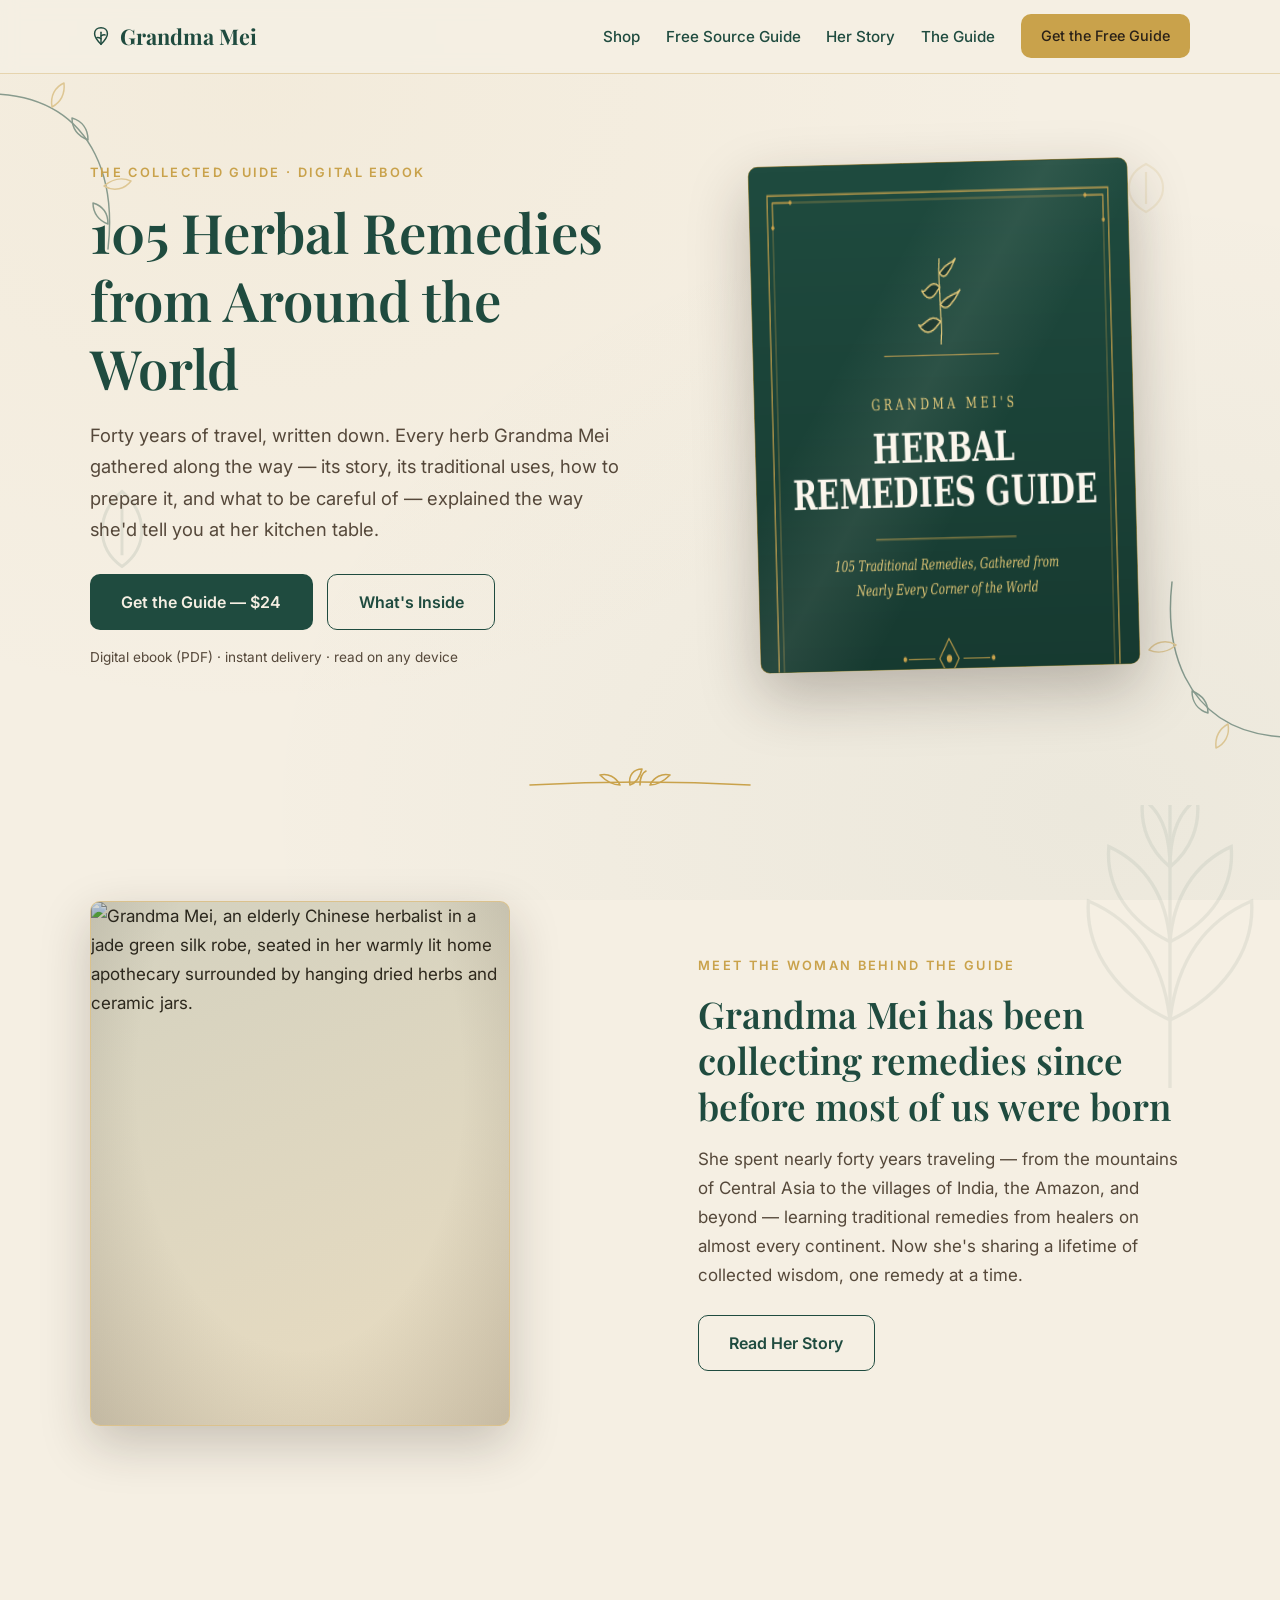
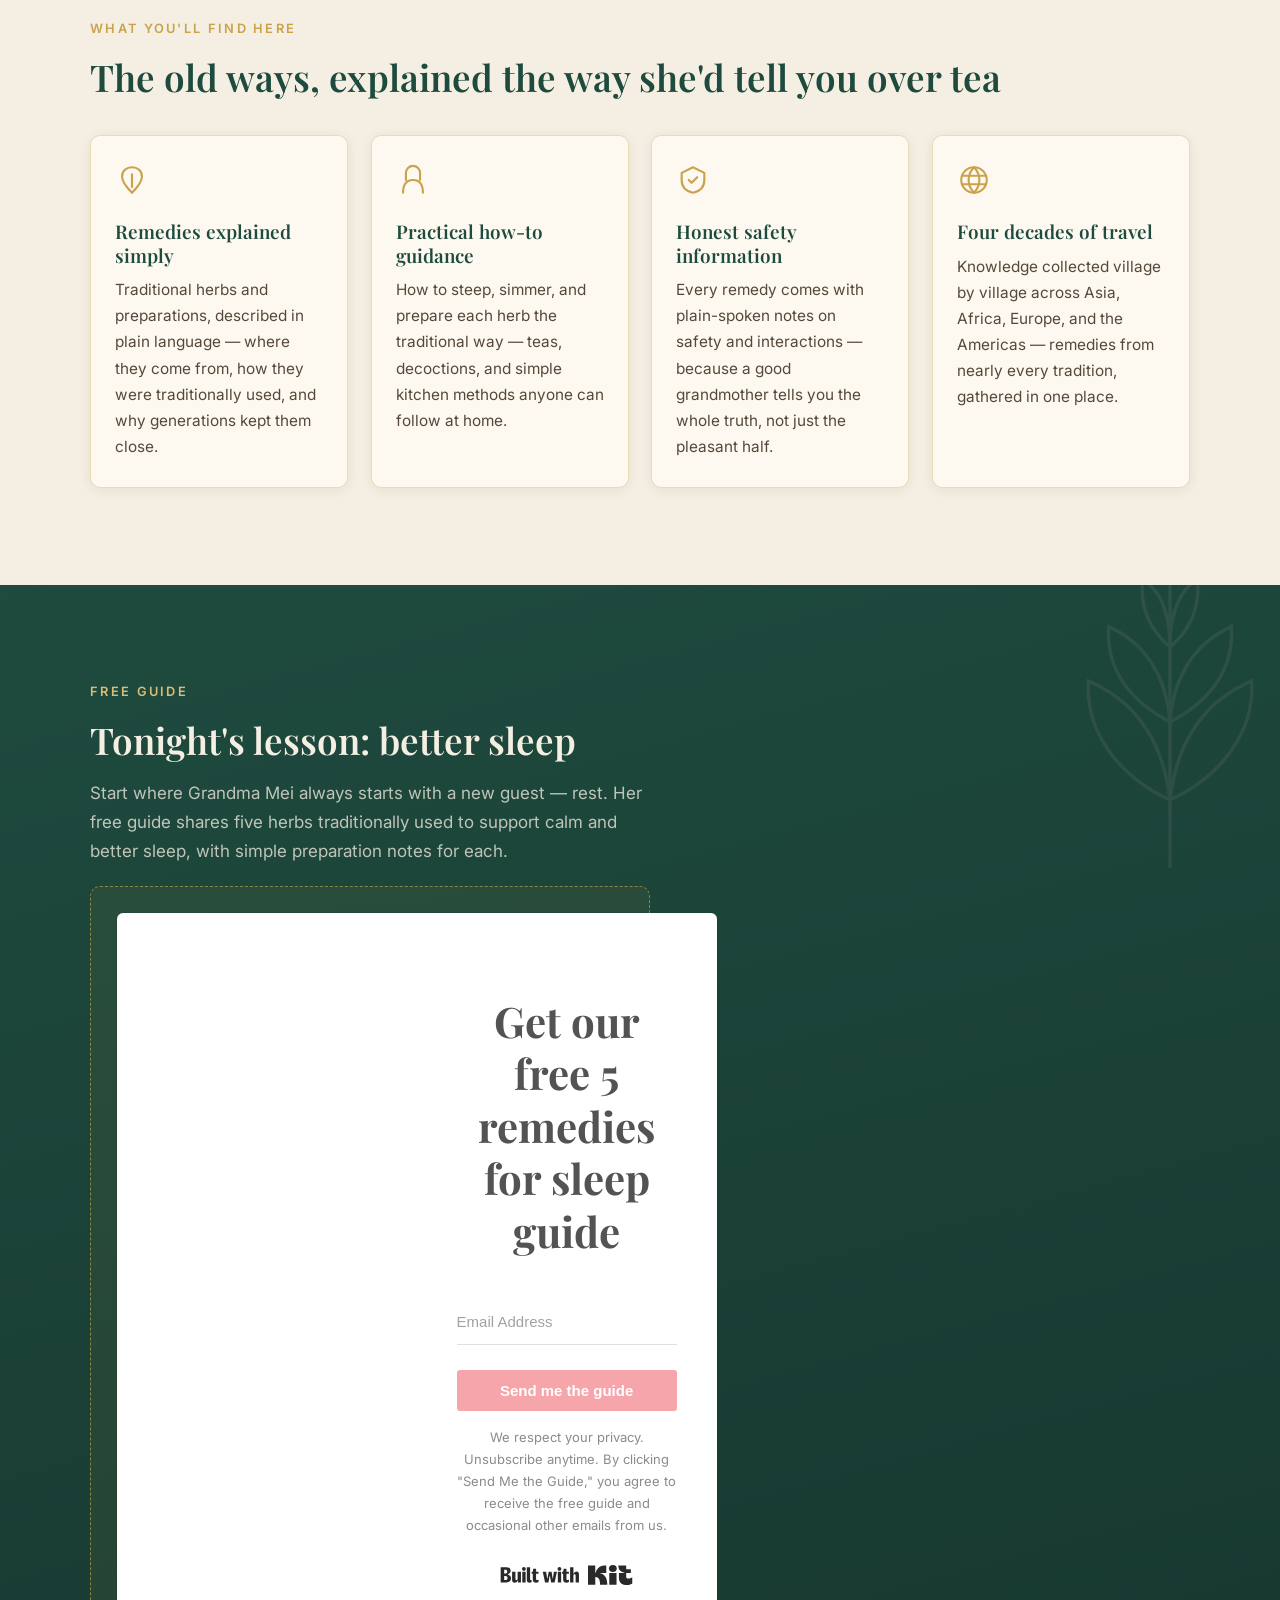
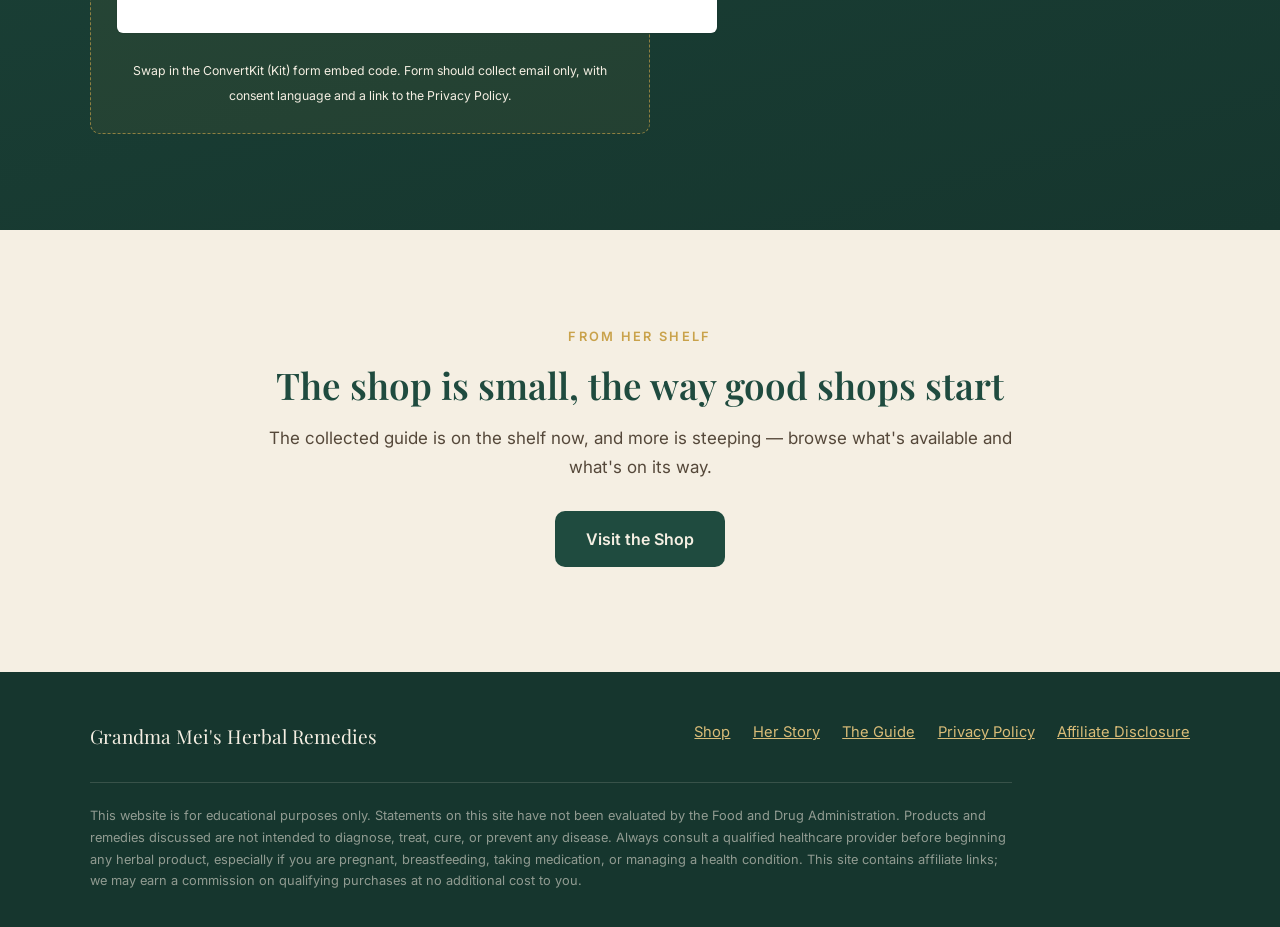
==== commit f502fb73: "Add link to Free Source Guide in navigation" ====
--- a/index.html
+++ b/index.html
@@ -27,6 +27,7 @@
       </button>
       <nav class="site-nav" aria-label="Main navigation">
         <a class="link-underline" href="shop.html">Shop</a>
+        <a class="link-underline" href="sourceguide.html">Free Source Guide</a>
         <a class="link-underline" href="story.html">Her Story</a>
         <a class="link-underline" href="ebook.html">The Guide</a>
         <a class="btn btn--gold" href="#free-guide" data-open-modal>Get the Free Guide</a>
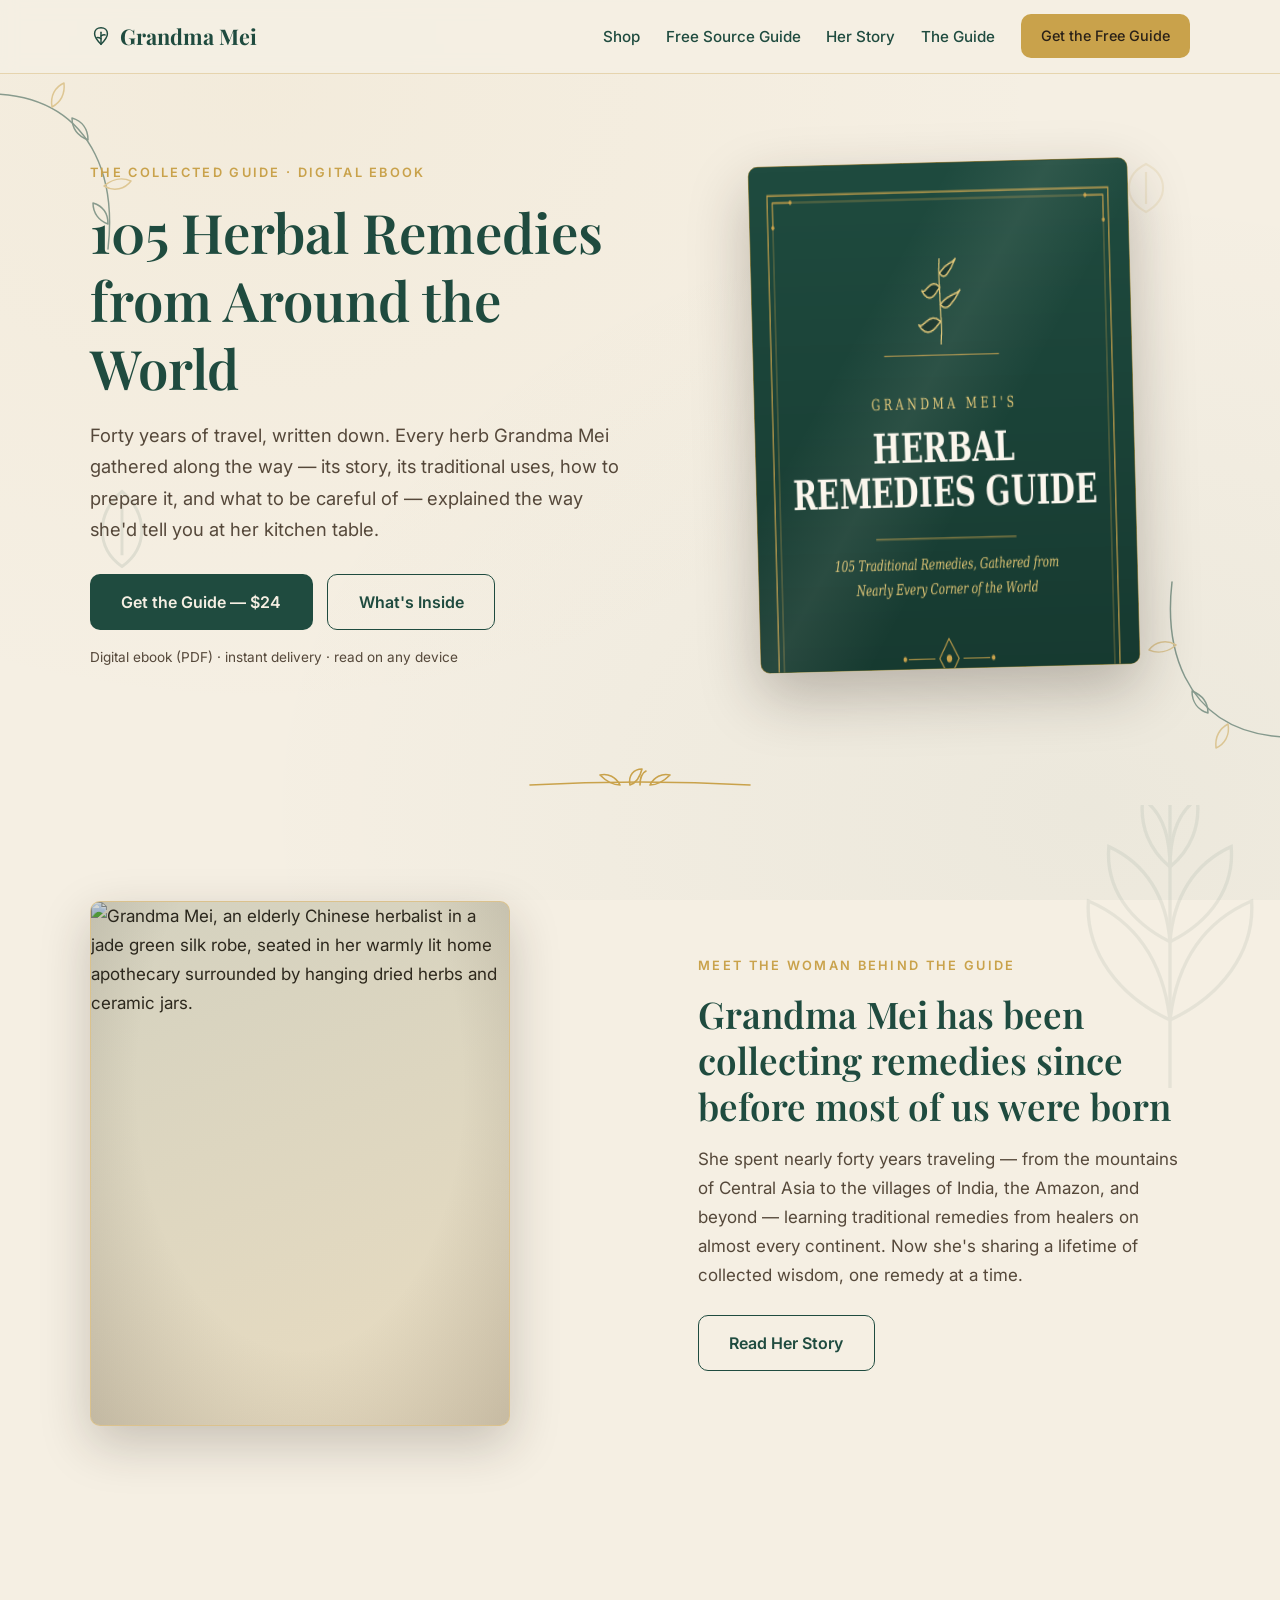
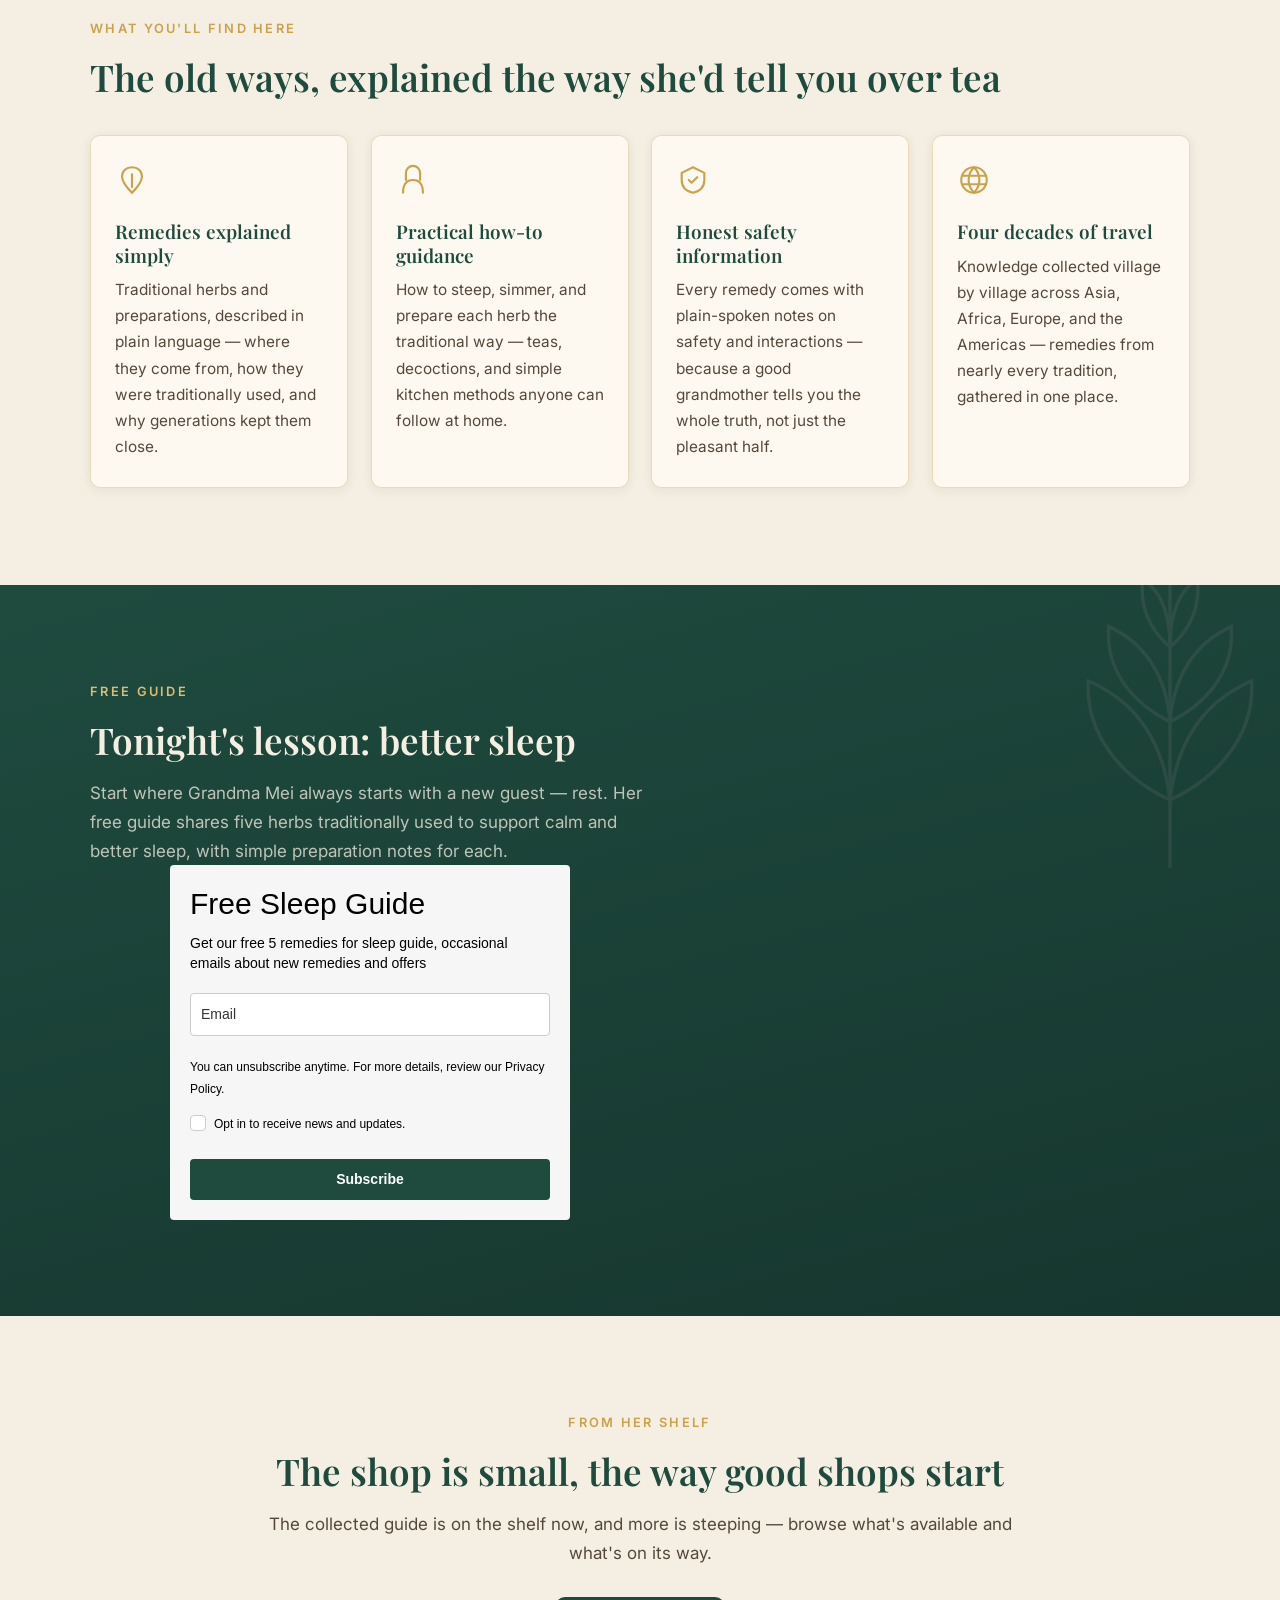
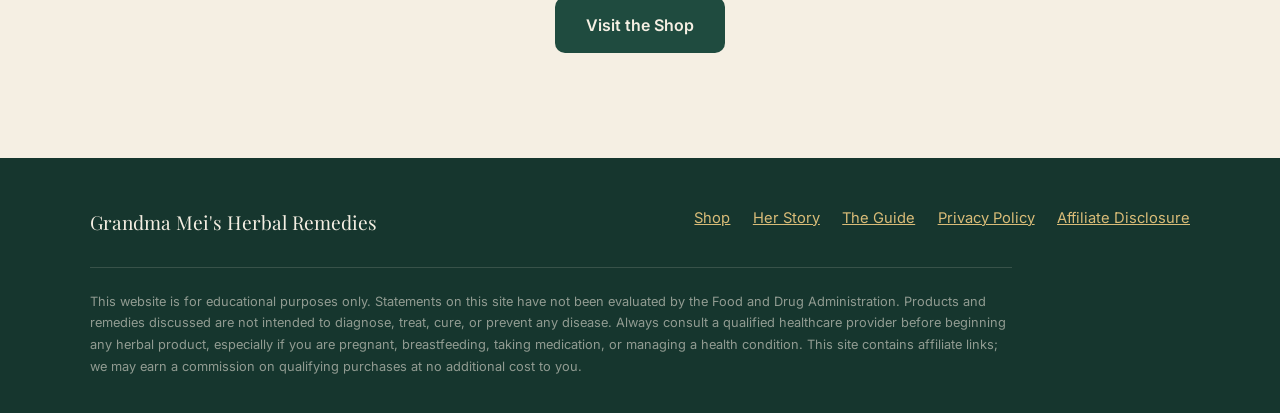
==== commit fc16de91: "Update print statement from 'Hello' to 'Goodbye'" ====
--- a/index.html
+++ b/index.html
@@ -30,7 +30,7 @@
         <a class="link-underline" href="sourceguide.html">Free Source Guide</a>
         <a class="link-underline" href="story.html">Her Story</a>
         <a class="link-underline" href="ebook.html">The Guide</a>
-        <a class="btn btn--gold" href="#free-guide" data-open-modal>Get the Free Guide</a>
+        <a class="btn btn--gold" href="#free-guide">Get the Free Guide</a>
       </nav>
     </div>
   </header>
@@ -161,12 +161,1029 @@
           <p class="eyebrow reveal">Free Guide</p>
           <h2 class="reveal">Tonight's lesson: better sleep</h2>
           <p class="muted reveal" style="--reveal-delay: 100ms; margin-top: 1rem;">Start where Grandma Mei always starts with a new guest — rest. Her free guide shares five herbs traditionally used to support calm and better sleep, with simple preparation notes for each.</p>
-          <!-- ConvertKit form embed goes here once the Kit account is live -->
-          <div class="embed-placeholder reveal" style="--reveal-delay: 180ms;">
-            <script src="https://f.convertkit.com/ckjs/ck.5.js"></script>
-      <form action="https://app.kit.com/forms/9750984/subscriptions" class="seva-form formkit-form" method="post" data-sv-form="9750984" data-uid="41011cbae5" data-format="inline" data-version="5" data-options="{&quot;settings&quot;:{&quot;after_subscribe&quot;:{&quot;action&quot;:&quot;message&quot;,&quot;success_message&quot;:&quot;Success! Now check your email to start reading the guide.&quot;,&quot;redirect_url&quot;:&quot;&quot;},&quot;analytics&quot;:{&quot;google&quot;:null,&quot;fathom&quot;:null,&quot;facebook&quot;:null,&quot;segment&quot;:null,&quot;pinterest&quot;:null,&quot;sparkloop&quot;:null,&quot;googletagmanager&quot;:null},&quot;modal&quot;:{&quot;trigger&quot;:&quot;timer&quot;,&quot;scroll_percentage&quot;:null,&quot;timer&quot;:5,&quot;devices&quot;:&quot;all&quot;,&quot;show_once_every&quot;:15},&quot;powered_by&quot;:{&quot;show&quot;:true,&quot;url&quot;:&quot;https://kit.com/features/forms?utm_campaign=poweredby&amp;utm_content=form&amp;utm_medium=referral&amp;utm_source=dynamic&quot;},&quot;recaptcha&quot;:{&quot;enabled&quot;:false},&quot;return_visitor&quot;:{&quot;action&quot;:&quot;show&quot;,&quot;custom_content&quot;:&quot;&quot;},&quot;slide_in&quot;:{&quot;display_in&quot;:&quot;bottom_right&quot;,&quot;trigger&quot;:&quot;timer&quot;,&quot;scroll_percentage&quot;:null,&quot;timer&quot;:5,&quot;devices&quot;:&quot;all&quot;,&quot;show_once_every&quot;:15},&quot;sticky_bar&quot;:{&quot;display_in&quot;:&quot;top&quot;,&quot;trigger&quot;:&quot;timer&quot;,&quot;scroll_percentage&quot;:null,&quot;timer&quot;:5,&quot;devices&quot;:&quot;all&quot;,&quot;show_once_every&quot;:15}},&quot;version&quot;:&quot;5&quot;}" min-width="400 500 600 700 800" style="background-color: rgb(255, 255, 255); border-radius: 6px;"><div data-style="full"><div data-element="column" class="formkit-background" style="background-image: url(&quot;https://embed.filekitcdn.com/e/gi6g2VvAHj8Zj8n62M4hpq/afhJAFGivvBhSrTXPKnwS6&quot;);"></div><div data-element="column" class="formkit-column"><div class="formkit-header" data-element="header" style="color: rgb(83, 83, 83); font-size: 28px; font-weight: 700;"><h2>Get our free 5 remedies for sleep guide</h2></div><ul class="formkit-alert formkit-alert-error" data-element="errors" data-group="alert"></ul><div data-element="fields" class="seva-fields formkit-fields"><div class="formkit-field"><input class="formkit-input" name="email_address" aria-label="Email Address" placeholder="Email Address" required="" type="email" style="color: rgb(139, 139, 139); border-color: rgb(221, 224, 228); font-weight: 400;"></div><button data-element="submit" class="formkit-submit formkit-submit" style="color: rgb(255, 255, 255); background-color: rgb(246, 166, 171); border-radius: 3px; font-weight: 700;"><div class="formkit-spinner"><div></div><div></div><div></div></div><span class="">Send me the guide</span></button></div><div class="formkit-disclaimer" data-element="disclaimer" style="color: rgb(139, 139, 139); font-size: 13px;"><p>We respect your privacy. Unsubscribe anytime. By clicking "Send Me the Guide," you agree to receive the free guide and occasional other emails from us.</p></div><div class="formkit-powered-by-convertkit-container"><a href="https://kit.com/features/forms?utm_campaign=poweredby&amp;utm_content=form&amp;utm_medium=referral&amp;utm_source=dynamic" data-element="powered-by" class="formkit-powered-by-convertkit" data-variant="dark" target="_blank" rel="nofollow noopener">Built with Kit</a></div></div></div><style>.formkit-form[data-uid="41011cbae5"] *{box-sizing:border-box;}.formkit-form[data-uid="41011cbae5"]{-webkit-font-smoothing:antialiased;-moz-osx-font-smoothing:grayscale;}.formkit-form[data-uid="41011cbae5"] legend{border:none;font-size:inherit;margin-bottom:10px;padding:0;position:relative;display:table;}.formkit-form[data-uid="41011cbae5"] fieldset{border:0;padding:0.01em 0 0 0;margin:0;min-width:0;}.formkit-form[data-uid="41011cbae5"] body:not(:-moz-handler-blocked) fieldset{display:table-cell;}.formkit-form[data-uid="41011cbae5"] h1,.formkit-form[data-uid="41011cbae5"] h2,.formkit-form[data-uid="41011cbae5"] h3,.formkit-form[data-uid="41011cbae5"] h4,.formkit-form[data-uid="41011cbae5"] h5,.formkit-form[data-uid="41011cbae5"] h6{color:inherit;font-size:inherit;font-weight:inherit;}.formkit-form[data-uid="41011cbae5"] h2{font-size:1.5em;margin:1em 0;}.formkit-form[data-uid="41011cbae5"] h3{font-size:1.17em;margin:1em 0;}.formkit-form[data-uid="41011cbae5"] p{color:inherit;font-size:inherit;font-weight:inherit;}.formkit-form[data-uid="41011cbae5"] ol:not([template-default]),.formkit-form[data-uid="41011cbae5"] ul:not([template-default]),.formkit-form[data-uid="41011cbae5"] blockquote:not([template-default]){text-align:left;}.formkit-form[data-uid="41011cbae5"] p:not([template-default]),.formkit-form[data-uid="41011cbae5"] hr:not([template-default]),.formkit-form[data-uid="41011cbae5"] blockquote:not([template-default]),.formkit-form[data-uid="41011cbae5"] ol:not([template-default]),.formkit-form[data-uid="41011cbae5"] ul:not([template-default]){color:inherit;font-style:initial;}.formkit-form[data-uid="41011cbae5"] .ordered-list,.formkit-form[data-uid="41011cbae5"] .unordered-list{list-style-position:outside !important;padding-left:1em;}.formkit-form[data-uid="41011cbae5"] .list-item{padding-left:0;}.formkit-form[data-uid="41011cbae5"][data-format="modal"]{display:none;}.formkit-form[data-uid="41011cbae5"][data-format="slide in"]{display:none;}.formkit-form[data-uid="41011cbae5"][data-format="sticky bar"]{display:none;}.formkit-sticky-bar .formkit-form[data-uid="41011cbae5"][data-format="sticky bar"]{display:block;}.formkit-form[data-uid="41011cbae5"] .formkit-input,.formkit-form[data-uid="41011cbae5"] .formkit-select,.formkit-form[data-uid="41011cbae5"] .formkit-checkboxes{width:100%;}.formkit-form[data-uid="41011cbae5"] .formkit-button,.formkit-form[data-uid="41011cbae5"] .formkit-submit{border:0;border-radius:5px;color:#ffffff;cursor:pointer;display:inline-block;text-align:center;font-size:15px;font-weight:500;cursor:pointer;margin-bottom:15px;overflow:hidden;padding:0;position:relative;vertical-align:middle;}.formkit-form[data-uid="41011cbae5"] .formkit-button:hover,.formkit-form[data-uid="41011cbae5"] .formkit-submit:hover,.formkit-form[data-uid="41011cbae5"] .formkit-button:focus,.formkit-form[data-uid="41011cbae5"] .formkit-submit:focus{outline:none;}.formkit-form[data-uid="41011cbae5"] .formkit-button:hover > span,.formkit-form[data-uid="41011cbae5"] .formkit-submit:hover > span,.formkit-form[data-uid="41011cbae5"] .formkit-button:focus > span,.formkit-form[data-uid="41011cbae5"] .formkit-submit:focus > span{background-color:rgba(0,0,0,0.1);}.formkit-form[data-uid="41011cbae5"] .formkit-button > span,.formkit-form[data-uid="41011cbae5"] .formkit-submit > span{display:block;-webkit-transition:all 300ms ease-in-out;transition:all 300ms ease-in-out;padding:12px 24px;}.formkit-form[data-uid="41011cbae5"] .formkit-input{background:#ffffff;font-size:15px;padding:12px;border:1px solid #e3e3e3;-webkit-flex:1 0 auto;-ms-flex:1 0 auto;flex:1 0 auto;line-height:1.4;margin:0;-webkit-transition:border-color ease-out 300ms;transition:border-color ease-out 300ms;}.formkit-form[data-uid="41011cbae5"] .formkit-input:focus{outline:none;border-color:#1677be;-webkit-transition:border-color ease 300ms;transition:border-color ease 300ms;}.formkit-form[data-uid="41011cbae5"] .formkit-input::-webkit-input-placeholder{color:inherit;opacity:0.8;}.formkit-form[data-uid="41011cbae5"] .formkit-input::-moz-placeholder{color:inherit;opacity:0.8;}.formkit-form[data-uid="41011cbae5"] .formkit-input:-ms-input-placeholder{color:inherit;opacity:0.8;}.formkit-form[data-uid="41011cbae5"] .formkit-input::placeholder{color:inherit;opacity:0.8;}.formkit-form[data-uid="41011cbae5"] [data-group="dropdown"]{position:relative;display:inline-block;width:100%;}.formkit-form[data-uid="41011cbae5"] [data-group="dropdown"]::before{content:"";top:calc(50% - 2.5px);right:10px;position:absolute;pointer-events:none;border-color:#4f4f4f transparent transparent transparent;border-style:solid;border-width:6px 6px 0 6px;height:0;width:0;z-index:999;}.formkit-form[data-uid="41011cbae5"] [data-group="dropdown"] select{height:auto;width:100%;cursor:pointer;color:#333333;line-height:1.4;margin-bottom:0;padding:0 6px;-webkit-appearance:none;-moz-appearance:none;appearance:none;font-size:15px;padding:12px;padding-right:25px;border:1px solid #e3e3e3;background:#ffffff;}.formkit-form[data-uid="41011cbae5"] [data-group="dropdown"] select:focus{outline:none;}.formkit-form[data-uid="41011cbae5"] [data-group="checkboxes"]{text-align:left;margin:0;}.formkit-form[data-uid="41011cbae5"] [data-group="checkboxes"] [data-group="checkbox"]{margin-bottom:10px;}.formkit-form[data-uid="41011cbae5"] [data-group="checkboxes"] [data-group="checkbox"] *{cursor:pointer;}.formkit-form[data-uid="41011cbae5"] [data-group="checkboxes"] [data-group="checkbox"]:last-of-type{margin-bottom:0;}.formkit-form[data-uid="41011cbae5"] [data-group="checkboxes"] [data-group="checkbox"] input[type="checkbox"]{display:none;}.formkit-form[data-uid="41011cbae5"] [data-group="checkboxes"] [data-group="checkbox"] input[type="checkbox"] + label::after{content:none;}.formkit-form[data-uid="41011cbae5"] [data-group="checkboxes"] [data-group="checkbox"] input[type="checkbox"]:checked + label::after{border-color:#ffffff;content:"";}.formkit-form[data-uid="41011cbae5"] [data-group="checkboxes"] [data-group="checkbox"] input[type="checkbox"]:checked + label::before{background:#10bf7a;border-color:#10bf7a;}.formkit-form[data-uid="41011cbae5"] [data-group="checkboxes"] [data-group="checkbox"] label{position:relative;display:inline-block;padding-left:28px;}.formkit-form[data-uid="41011cbae5"] [data-group="checkboxes"] [data-group="checkbox"] label::before,.formkit-form[data-uid="41011cbae5"] [data-group="checkboxes"] [data-group="checkbox"] label::after{position:absolute;content:"";display:inline-block;}.formkit-form[data-uid="41011cbae5"] [data-group="checkboxes"] [data-group="checkbox"] label::before{height:16px;width:16px;border:1px solid #e3e3e3;background:#ffffff;left:0px;top:3px;}.formkit-form[data-uid="41011cbae5"] [data-group="checkboxes"] [data-group="checkbox"] label::after{height:4px;width:8px;border-left:2px solid #4d4d4d;border-bottom:2px solid #4d4d4d;-webkit-transform:rotate(-45deg);-ms-transform:rotate(-45deg);transform:rotate(-45deg);left:4px;top:8px;}.formkit-form[data-uid="41011cbae5"] .formkit-alert{background:#f9fafb;border:1px solid #e3e3e3;border-radius:5px;-webkit-flex:1 0 auto;-ms-flex:1 0 auto;flex:1 0 auto;list-style:none;margin:25px auto;padding:12px;text-align:center;width:100%;}.formkit-form[data-uid="41011cbae5"] .formkit-alert:empty{display:none;}.formkit-form[data-uid="41011cbae5"] .formkit-alert-success{background:#d3fbeb;border-color:#10bf7a;color:#0c905c;}.formkit-form[data-uid="41011cbae5"] .formkit-alert-error{background:#fde8e2;border-color:#f2643b;color:#ea4110;}.formkit-form[data-uid="41011cbae5"] .formkit-spinner{display:-webkit-box;display:-webkit-flex;display:-ms-flexbox;display:flex;height:0px;width:0px;margin:0 auto;position:absolute;top:0;left:0;right:0;width:0px;overflow:hidden;text-align:center;-webkit-transition:all 300ms ease-in-out;transition:all 300ms ease-in-out;}.formkit-form[data-uid="41011cbae5"] .formkit-spinner > div{margin:auto;width:12px;height:12px;background-color:#fff;opacity:0.3;border-radius:100%;display:inline-block;-webkit-animation:formkit-bouncedelay-formkit-form-data-uid-41011cbae5- 1.4s infinite ease-in-out both;animation:formkit-bouncedelay-formkit-form-data-uid-41011cbae5- 1.4s infinite ease-in-out both;}.formkit-form[data-uid="41011cbae5"] .formkit-spinner > div:nth-child(1){-webkit-animation-delay:-0.32s;animation-delay:-0.32s;}.formkit-form[data-uid="41011cbae5"] .formkit-spinner > div:nth-child(2){-webkit-animation-delay:-0.16s;animation-delay:-0.16s;}.formkit-form[data-uid="41011cbae5"] .formkit-submit[data-active] .formkit-spinner{opacity:1;height:100%;width:50px;}.formkit-form[data-uid="41011cbae5"] .formkit-submit[data-active] .formkit-spinner ~ span{opacity:0;}.formkit-form[data-uid="41011cbae5"] .formkit-powered-by[data-active="false"]{opacity:0.35;}.formkit-form[data-uid="41011cbae5"] .formkit-powered-by-convertkit-container{display:-webkit-box;display:-webkit-flex;display:-ms-flexbox;display:flex;width:100%;margin:10px 0;position:relative;}.formkit-form[data-uid="41011cbae5"] .formkit-powered-by-convertkit-container[data-active="false"]{opacity:0.35;}.formkit-form[data-uid="41011cbae5"] .formkit-powered-by-convertkit{-webkit-align-items:center;-webkit-box-align:center;-ms-flex-align:center;align-items:center;background-color:#ffffff;border-radius:9px;color:#3d3d3d;cursor:pointer;display:block;height:36px;margin:0 auto;opacity:0.95;padding:0;-webkit-text-decoration:none;text-decoration:none;text-indent:100%;-webkit-transition:ease-in-out all 200ms;transition:ease-in-out all 200ms;white-space:nowrap;overflow:hidden;-webkit-user-select:none;-moz-user-select:none;-ms-user-select:none;user-select:none;width:157px;background-repeat:no-repeat;background-position:center;background-image:url("data:image/svg+xml;charset=utf8,%3Csvg width='133' height='36' viewBox='0 0 133 36' fill='none' xmlns='http://www.w3.org/2000/svg'%3E%3Cpath d='M0.861 25.5C0.735 25.5 0.651 25.416 0.651 25.29V10.548C0.651 10.422 0.735 10.338 0.861 10.338H6.279C9.072 10.338 10.668 11.451 10.668 13.824C10.668 15.819 9.219 16.932 8.001 17.226C7.707 17.268 7.707 17.625 8.022 17.688C9.912 18.108 11.088 19.116 11.088 21.321C11.088 23.715 9.429 25.5 6.426 25.5H0.861ZM5.397 23.085C6.825 23.085 7.518 22.224 7.518 21.006C7.518 19.683 6.825 18.948 5.397 18.948H4.2V23.085H5.397ZM5.313 16.617C6.51 16.617 7.245 15.945 7.245 14.601C7.245 13.383 6.51 12.753 5.25 12.753H4.2V16.617H5.313ZM17.9758 23.883C17.9758 23.568 17.6608 23.505 17.5348 23.799C17.0308 24.954 16.1698 25.731 14.5528 25.731C12.8728 25.731 12.0958 24.471 12.0958 22.707V14.937C12.0958 14.811 12.1798 14.727 12.3058 14.727H15.2248C15.3508 14.727 15.4348 14.811 15.4348 14.937V21.657C15.4348 22.581 15.7708 23.022 16.4638 23.022C17.1778 23.022 17.6188 22.581 17.6188 21.657V14.937C17.6188 14.811 17.7028 14.727 17.8288 14.727H20.7478C20.8738 14.727 20.9578 14.811 20.9578 14.937V25.29C20.9578 25.416 20.8738 25.5 20.7478 25.5H18.1858C18.0598 25.5 17.9758 25.416 17.9758 25.29V23.883ZM25.6141 25.29C25.6141 25.416 25.5301 25.5 25.4041 25.5H22.4851C22.3591 25.5 22.2751 25.416 22.2751 25.29V14.937C22.2751 14.811 22.3591 14.727 22.4851 14.727H25.4041C25.5301 14.727 25.6141 14.811 25.6141 14.937V25.29ZM23.9131 13.74C22.8001 13.74 22.0441 12.942 22.0441 11.934C22.0441 10.926 22.8001 10.107 23.9131 10.107C25.0051 10.107 25.7611 10.926 25.7611 11.934C25.7611 12.942 25.0051 13.74 23.9131 13.74ZM26.7883 10.548C26.7883 10.422 26.8723 10.338 26.9983 10.338H29.9173C30.0433 10.338 30.1273 10.422 30.1273 10.548V22.056C30.1273 22.749 30.2533 23.085 30.8203 23.085C31.0093 23.085 31.1983 23.043 31.3663 23.001C31.5133 22.959 31.6183 22.959 31.6183 23.127V25.059C31.6183 25.164 31.5763 25.269 31.4923 25.311C30.9673 25.521 30.2953 25.71 29.5813 25.71C27.7123 25.71 26.7883 24.639 26.7883 22.476V10.548ZM32.4237 14.727C32.8227 14.727 32.9277 14.538 32.9697 14.055L33.1167 12.039C33.1167 11.913 33.2217 11.829 33.3477 11.829H35.8887C36.0147 11.829 36.0987 11.913 36.0987 12.039V14.517C36.0987 14.643 36.1827 14.727 36.3087 14.727H38.2827C38.4087 14.727 38.4927 14.811 38.4927 14.937V16.659C38.4927 16.785 38.4087 16.869 38.2827 16.869H36.0777V22.056C36.0777 22.875 36.5397 23.085 37.0647 23.085C37.4847 23.085 37.9467 22.938 38.3247 22.707C38.4717 22.623 38.5767 22.665 38.5767 22.833V24.828C38.5767 24.933 38.5347 25.017 38.4507 25.08C37.8417 25.458 36.9807 25.71 36.0357 25.71C34.2927 25.71 32.7387 24.912 32.7387 22.476V16.869H31.8567C31.7307 16.869 31.6467 16.785 31.6467 16.659V14.937C31.6467 14.811 31.7307 14.727 31.8567 14.727H32.4237ZM51.3808 14.727C51.5068 14.727 51.5908 14.79 51.6118 14.916L52.3888 19.851L52.5778 21.174C52.6198 21.468 52.9558 21.468 52.9768 21.174C53.0398 20.712 53.0818 20.271 53.1658 19.83L53.8798 14.916C53.9008 14.79 53.9848 14.727 54.1108 14.727H56.6728C56.8198 14.727 56.8828 14.811 56.8618 14.958L54.6778 25.311C54.6568 25.437 54.5728 25.5 54.4468 25.5H51.3178C51.1918 25.5 51.1078 25.437 51.0868 25.311L50.1208 20.082L49.8898 18.633C49.8688 18.444 49.6588 18.444 49.6378 18.633L49.4068 20.103L48.5458 25.311C48.5248 25.437 48.4408 25.5 48.3148 25.5H45.2068C45.0808 25.5 44.9968 25.437 44.9758 25.311L42.8128 14.958C42.7918 14.811 42.8548 14.727 43.0018 14.727H45.9628C46.0888 14.727 46.1728 14.79 46.1938 14.916L46.9288 19.83C47.0128 20.271 47.0758 20.754 47.1388 21.195C47.2018 21.51 47.4748 21.531 47.5378 21.195L47.7478 19.872L48.6088 14.916C48.6298 14.79 48.7138 14.727 48.8398 14.727H51.3808ZM61.1582 25.29C61.1582 25.416 61.0742 25.5 60.9482 25.5H58.0292C57.9032 25.5 57.8192 25.416 57.8192 25.29V14.937C57.8192 14.811 57.9032 14.727 58.0292 14.727H60.9482C61.0742 14.727 61.1582 14.811 61.1582 14.937V25.29ZM59.4572 13.74C58.3442 13.74 57.5882 12.942 57.5882 11.934C57.5882 10.926 58.3442 10.107 59.4572 10.107C60.5492 10.107 61.3052 10.926 61.3052 11.934C61.3052 12.942 60.5492 13.74 59.4572 13.74ZM62.8154 14.727C63.2144 14.727 63.3194 14.538 63.3614 14.055L63.5084 12.039C63.5084 11.913 63.6134 11.829 63.7394 11.829H66.2804C66.4064 11.829 66.4904 11.913 66.4904 12.039V14.517C66.4904 14.643 66.5744 14.727 66.7004 14.727H68.6744C68.8004 14.727 68.8844 14.811 68.8844 14.937V16.659C68.8844 16.785 68.8004 16.869 68.6744 16.869H66.4694V22.056C66.4694 22.875 66.9314 23.085 67.4564 23.085C67.8764 23.085 68.3384 22.938 68.7164 22.707C68.8634 22.623 68.9684 22.665 68.9684 22.833V24.828C68.9684 24.933 68.9264 25.017 68.8424 25.08C68.2334 25.458 67.3724 25.71 66.4274 25.71C64.6844 25.71 63.1304 24.912 63.1304 22.476V16.869H62.2484C62.1224 16.869 62.0384 16.785 62.0384 16.659V14.937C62.0384 14.811 62.1224 14.727 62.2484 14.727H62.8154ZM73.4298 16.323C73.4298 16.638 73.7868 16.68 73.9128 16.407C74.3748 15.315 75.1308 14.496 76.6008 14.496C78.2178 14.496 78.9528 15.609 78.9528 17.373V25.29C78.9528 25.416 78.8688 25.5 78.7428 25.5H75.8238C75.6978 25.5 75.6138 25.416 75.6138 25.29V18.633C75.6138 17.709 75.2778 17.268 74.5848 17.268C73.8708 17.268 73.4298 17.709 73.4298 18.633V25.29C73.4298 25.416 73.3458 25.5 73.2198 25.5H70.3008C70.1748 25.5 70.0908 25.416 70.0908 25.29V10.548C70.0908 10.422 70.1748 10.338 70.3008 10.338H73.2198C73.3458 10.338 73.4298 10.422 73.4298 10.548V16.323Z' fill='%231E1E1E'/%3E%3Cpath d='M100.132 16.3203C105.58 17.3761 107.272 22.4211 107.318 27.4961C107.318 27.6101 107.226 27.7041 107.112 27.7041H100.252C100.138 27.7041 100.046 27.6121 100.046 27.5001C100.026 23.5629 99.3877 20.0896 95.4865 19.9396C95.3705 19.9356 95.2725 20.0276 95.2725 20.1456V27.5001C95.2725 27.6141 95.1806 27.7061 95.0666 27.7061H88.206C88.092 27.7061 88 27.6141 88 27.5001V8.75585C88 8.64187 88.092 8.54989 88.206 8.54989H95.0686C95.1826 8.54989 95.2745 8.64187 95.2745 8.75585V15.7764C95.2745 15.8804 95.3585 15.9644 95.4625 15.9644C95.5445 15.9644 95.6185 15.9104 95.6425 15.8324C97.4081 10.0416 100.709 8.58588 106.07 8.55189C106.184 8.55189 106.276 8.64387 106.276 8.75785V15.7604C106.276 15.8744 106.184 15.9664 106.07 15.9664H100.166C100.066 15.9664 99.9856 16.0464 99.9856 16.1464C99.9856 16.2304 100.048 16.3043 100.132 16.3203ZM118.918 20.7095V16.1704C118.918 16.0564 119.01 15.9644 119.124 15.9644H124.173C124.273 15.9644 124.353 15.8844 124.353 15.7844C124.353 15.6985 124.291 15.6245 124.207 15.6085C120.256 14.8246 118.432 12.5511 118.37 8.75585C118.368 8.64387 118.458 8.54989 118.572 8.54989H125.986C126.1 8.54989 126.192 8.64187 126.192 8.75585V11.9532C126.192 12.0672 126.284 12.1592 126.398 12.1592H130.649C130.763 12.1592 130.855 12.2511 130.855 12.3651V15.7624C130.855 15.8764 130.763 15.9684 130.649 15.9684H126.398C126.284 15.9684 126.192 16.0604 126.192 16.1744V19.8356C126.192 21.1294 126.986 21.5553 128.04 21.5553C129.692 21.5553 131.323 20.8114 131.977 20.4735C132.113 20.4035 132.277 20.5015 132.277 20.6555V26.3543C132.277 26.5063 132.193 26.6463 132.059 26.7183C131.413 27.0582 129.418 28 127.136 28C122.435 27.996 118.918 26.0824 118.918 20.7095ZM109.266 27.4981V16.1704C109.266 16.0564 109.358 15.9644 109.472 15.9644H116.334C116.448 15.9644 116.54 16.0564 116.54 16.1704V27.4981C116.54 27.6121 116.448 27.7041 116.334 27.7041H109.472C109.358 27.7021 109.266 27.6101 109.266 27.4981ZM108.876 11.4913C108.876 13.4189 110.238 14.9826 112.853 14.9826C115.469 14.9826 116.83 13.4189 116.83 11.4913C116.83 9.56369 115.471 8 112.853 8C110.238 8 108.876 9.56369 108.876 11.4913Z' fill='%231E1E1E'/%3E%3C/svg%3E");}.formkit-form[data-uid="41011cbae5"] .formkit-powered-by-convertkit:hover,.formkit-form[data-uid="41011cbae5"] .formkit-powered-by-convertkit:focus{background-color:#ffffff;-webkit-transform:scale(1.025) perspective(1px);-ms-transform:scale(1.025) perspective(1px);transform:scale(1.025) perspective(1px);opacity:1;}.formkit-form[data-uid="41011cbae5"] .formkit-powered-by-convertkit[data-variant="dark"],.formkit-form[data-uid="41011cbae5"] .formkit-powered-by-convertkit[data-variant="light"]{background-color:transparent;border-color:transparent;width:133px;}.formkit-form[data-uid="41011cbae5"] .formkit-powered-by-convertkit[data-variant="light"]{color:#ffffff;background-image:url("data:image/svg+xml;charset=utf8,%3Csvg width='133' height='36' viewBox='0 0 133 36' fill='none' xmlns='http://www.w3.org/2000/svg'%3E%3Cpath d='M0.861 25.5C0.735 25.5 0.651 25.416 0.651 25.29V10.548C0.651 10.422 0.735 10.338 0.861 10.338H6.279C9.072 10.338 10.668 11.451 10.668 13.824C10.668 15.819 9.219 16.932 8.001 17.226C7.707 17.268 7.707 17.625 8.022 17.688C9.912 18.108 11.088 19.116 11.088 21.321C11.088 23.715 9.429 25.5 6.426 25.5H0.861ZM5.397 23.085C6.825 23.085 7.518 22.224 7.518 21.006C7.518 19.683 6.825 18.948 5.397 18.948H4.2V23.085H5.397ZM5.313 16.617C6.51 16.617 7.245 15.945 7.245 14.601C7.245 13.383 6.51 12.753 5.25 12.753H4.2V16.617H5.313ZM17.9758 23.883C17.9758 23.568 17.6608 23.505 17.5348 23.799C17.0308 24.954 16.1698 25.731 14.5528 25.731C12.8728 25.731 12.0958 24.471 12.0958 22.707V14.937C12.0958 14.811 12.1798 14.727 12.3058 14.727H15.2248C15.3508 14.727 15.4348 14.811 15.4348 14.937V21.657C15.4348 22.581 15.7708 23.022 16.4638 23.022C17.1778 23.022 17.6188 22.581 17.6188 21.657V14.937C17.6188 14.811 17.7028 14.727 17.8288 14.727H20.7478C20.8738 14.727 20.9578 14.811 20.9578 14.937V25.29C20.9578 25.416 20.8738 25.5 20.7478 25.5H18.1858C18.0598 25.5 17.9758 25.416 17.9758 25.29V23.883ZM25.6141 25.29C25.6141 25.416 25.5301 25.5 25.4041 25.5H22.4851C22.3591 25.5 22.2751 25.416 22.2751 25.29V14.937C22.2751 14.811 22.3591 14.727 22.4851 14.727H25.4041C25.5301 14.727 25.6141 14.811 25.6141 14.937V25.29ZM23.9131 13.74C22.8001 13.74 22.0441 12.942 22.0441 11.934C22.0441 10.926 22.8001 10.107 23.9131 10.107C25.0051 10.107 25.7611 10.926 25.7611 11.934C25.7611 12.942 25.0051 13.74 23.9131 13.74ZM26.7883 10.548C26.7883 10.422 26.8723 10.338 26.9983 10.338H29.9173C30.0433 10.338 30.1273 10.422 30.1273 10.548V22.056C30.1273 22.749 30.2533 23.085 30.8203 23.085C31.0093 23.085 31.1983 23.043 31.3663 23.001C31.5133 22.959 31.6183 22.959 31.6183 23.127V25.059C31.6183 25.164 31.5763 25.269 31.4923 25.311C30.9673 25.521 30.2953 25.71 29.5813 25.71C27.7123 25.71 26.7883 24.639 26.7883 22.476V10.548ZM32.4237 14.727C32.8227 14.727 32.9277 14.538 32.9697 14.055L33.1167 12.039C33.1167 11.913 33.2217 11.829 33.3477 11.829H35.8887C36.0147 11.829 36.0987 11.913 36.0987 12.039V14.517C36.0987 14.643 36.1827 14.727 36.3087 14.727H38.2827C38.4087 14.727 38.4927 14.811 38.4927 14.937V16.659C38.4927 16.785 38.4087 16.869 38.2827 16.869H36.0777V22.056C36.0777 22.875 36.5397 23.085 37.0647 23.085C37.4847 23.085 37.9467 22.938 38.3247 22.707C38.4717 22.623 38.5767 22.665 38.5767 22.833V24.828C38.5767 24.933 38.5347 25.017 38.4507 25.08C37.8417 25.458 36.9807 25.71 36.0357 25.71C34.2927 25.71 32.7387 24.912 32.7387 22.476V16.869H31.8567C31.7307 16.869 31.6467 16.785 31.6467 16.659V14.937C31.6467 14.811 31.7307 14.727 31.8567 14.727H32.4237ZM51.3808 14.727C51.5068 14.727 51.5908 14.79 51.6118 14.916L52.3888 19.851L52.5778 21.174C52.6198 21.468 52.9558 21.468 52.9768 21.174C53.0398 20.712 53.0818 20.271 53.1658 19.83L53.8798 14.916C53.9008 14.79 53.9848 14.727 54.1108 14.727H56.6728C56.8198 14.727 56.8828 14.811 56.8618 14.958L54.6778 25.311C54.6568 25.437 54.5728 25.5 54.4468 25.5H51.3178C51.1918 25.5 51.1078 25.437 51.0868 25.311L50.1208 20.082L49.8898 18.633C49.8688 18.444 49.6588 18.444 49.6378 18.633L49.4068 20.103L48.5458 25.311C48.5248 25.437 48.4408 25.5 48.3148 25.5H45.2068C45.0808 25.5 44.9968 25.437 44.9758 25.311L42.8128 14.958C42.7918 14.811 42.8548 14.727 43.0018 14.727H45.9628C46.0888 14.727 46.1728 14.79 46.1938 14.916L46.9288 19.83C47.0128 20.271 47.0758 20.754 47.1388 21.195C47.2018 21.51 47.4748 21.531 47.5378 21.195L47.7478 19.872L48.6088 14.916C48.6298 14.79 48.7138 14.727 48.8398 14.727H51.3808ZM61.1582 25.29C61.1582 25.416 61.0742 25.5 60.9482 25.5H58.0292C57.9032 25.5 57.8192 25.416 57.8192 25.29V14.937C57.8192 14.811 57.9032 14.727 58.0292 14.727H60.9482C61.0742 14.727 61.1582 14.811 61.1582 14.937V25.29ZM59.4572 13.74C58.3442 13.74 57.5882 12.942 57.5882 11.934C57.5882 10.926 58.3442 10.107 59.4572 10.107C60.5492 10.107 61.3052 10.926 61.3052 11.934C61.3052 12.942 60.5492 13.74 59.4572 13.74ZM62.8154 14.727C63.2144 14.727 63.3194 14.538 63.3614 14.055L63.5084 12.039C63.5084 11.913 63.6134 11.829 63.7394 11.829H66.2804C66.4064 11.829 66.4904 11.913 66.4904 12.039V14.517C66.4904 14.643 66.5744 14.727 66.7004 14.727H68.6744C68.8004 14.727 68.8844 14.811 68.8844 14.937V16.659C68.8844 16.785 68.8004 16.869 68.6744 16.869H66.4694V22.056C66.4694 22.875 66.9314 23.085 67.4564 23.085C67.8764 23.085 68.3384 22.938 68.7164 22.707C68.8634 22.623 68.9684 22.665 68.9684 22.833V24.828C68.9684 24.933 68.9264 25.017 68.8424 25.08C68.2334 25.458 67.3724 25.71 66.4274 25.71C64.6844 25.71 63.1304 24.912 63.1304 22.476V16.869H62.2484C62.1224 16.869 62.0384 16.785 62.0384 16.659V14.937C62.0384 14.811 62.1224 14.727 62.2484 14.727H62.8154ZM73.4298 16.323C73.4298 16.638 73.7868 16.68 73.9128 16.407C74.3748 15.315 75.1308 14.496 76.6008 14.496C78.2178 14.496 78.9528 15.609 78.9528 17.373V25.29C78.9528 25.416 78.8688 25.5 78.7428 25.5H75.8238C75.6978 25.5 75.6138 25.416 75.6138 25.29V18.633C75.6138 17.709 75.2778 17.268 74.5848 17.268C73.8708 17.268 73.4298 17.709 73.4298 18.633V25.29C73.4298 25.416 73.3458 25.5 73.2198 25.5H70.3008C70.1748 25.5 70.0908 25.416 70.0908 25.29V10.548C70.0908 10.422 70.1748 10.338 70.3008 10.338H73.2198C73.3458 10.338 73.4298 10.422 73.4298 10.548V16.323Z' fill='white'/%3E%3Cpath d='M100.132 16.3203C105.58 17.3761 107.272 22.4211 107.318 27.4961C107.318 27.6101 107.226 27.7041 107.112 27.7041H100.252C100.138 27.7041 100.046 27.6121 100.046 27.5001C100.026 23.5629 99.3877 20.0896 95.4865 19.9396C95.3705 19.9356 95.2725 20.0276 95.2725 20.1456V27.5001C95.2725 27.6141 95.1806 27.7061 95.0666 27.7061H88.206C88.092 27.7061 88 27.6141 88 27.5001V8.75585C88 8.64187 88.092 8.54989 88.206 8.54989H95.0686C95.1826 8.54989 95.2745 8.64187 95.2745 8.75585V15.7764C95.2745 15.8804 95.3585 15.9644 95.4625 15.9644C95.5445 15.9644 95.6185 15.9104 95.6425 15.8324C97.4081 10.0416 100.709 8.58588 106.07 8.55189C106.184 8.55189 106.276 8.64387 106.276 8.75785V15.7604C106.276 15.8744 106.184 15.9664 106.07 15.9664H100.166C100.066 15.9664 99.9856 16.0464 99.9856 16.1464C99.9856 16.2304 100.048 16.3043 100.132 16.3203ZM118.918 20.7095V16.1704C118.918 16.0564 119.01 15.9644 119.124 15.9644H124.173C124.273 15.9644 124.353 15.8844 124.353 15.7844C124.353 15.6985 124.291 15.6245 124.207 15.6085C120.256 14.8246 118.432 12.5511 118.37 8.75585C118.368 8.64387 118.458 8.54989 118.572 8.54989H125.986C126.1 8.54989 126.192 8.64187 126.192 8.75585V11.9532C126.192 12.0672 126.284 12.1592 126.398 12.1592H130.649C130.763 12.1592 130.855 12.2511 130.855 12.3651V15.7624C130.855 15.8764 130.763 15.9684 130.649 15.9684H126.398C126.284 15.9684 126.192 16.0604 126.192 16.1744V19.8356C126.192 21.1294 126.986 21.5553 128.04 21.5553C129.692 21.5553 131.323 20.8114 131.977 20.4735C132.113 20.4035 132.277 20.5015 132.277 20.6555V26.3543C132.277 26.5063 132.193 26.6463 132.059 26.7183C131.413 27.0582 129.418 28 127.136 28C122.435 27.996 118.918 26.0824 118.918 20.7095ZM109.266 27.4981V16.1704C109.266 16.0564 109.358 15.9644 109.472 15.9644H116.334C116.448 15.9644 116.54 16.0564 116.54 16.1704V27.4981C116.54 27.6121 116.448 27.7041 116.334 27.7041H109.472C109.358 27.7021 109.266 27.6101 109.266 27.4981ZM108.876 11.4913C108.876 13.4189 110.238 14.9826 112.853 14.9826C115.469 14.9826 116.83 13.4189 116.83 11.4913C116.83 9.56369 115.471 8 112.853 8C110.238 8 108.876 9.56369 108.876 11.4913Z' fill='white'/%3E%3C/svg%3E");}@-webkit-keyframes formkit-bouncedelay-formkit-form-data-uid-41011cbae5-{0%,80%,100%{-webkit-transform:scale(0);-ms-transform:scale(0);transform:scale(0);}40%{-webkit-transform:scale(1);-ms-transform:scale(1);transform:scale(1);}}@keyframes formkit-bouncedelay-formkit-form-data-uid-41011cbae5-{0%,80%,100%{-webkit-transform:scale(0);-ms-transform:scale(0);transform:scale(0);}40%{-webkit-transform:scale(1);-ms-transform:scale(1);transform:scale(1);}}.formkit-form[data-uid="41011cbae5"] blockquote{padding:10px 20px;margin:0 0 20px;border-left:5px solid #e1e1e1;}.formkit-form[data-uid="41011cbae5"] .seva-custom-content{padding:15px;font-size:16px;color:#fff;mix-blend-mode:difference;}.formkit-form[data-uid="41011cbae5"] .formkit-modal.guard{max-width:420px;width:100%;} .formkit-form[data-uid="41011cbae5"]{box-shadow:0 0px 2px rgba(0,0,0,0.15);max-width:700px;overflow:hidden;}@media only screen and (min-width:800px){.formkit-form[data-uid="41011cbae5"]{min-width:600px;}}.formkit-form[data-uid="41011cbae5"] [data-style="full"]{width:100%;display:block;}.formkit-form[data-uid="41011cbae5"] .formkit-background{background-position:center center;background-size:cover;min-height:200px;}.formkit-form[data-uid="41011cbae5"] .formkit-column{padding:20px;position:relative;}.formkit-form[data-uid="41011cbae5"] .formkit-header{margin-top:0;margin-bottom:20px;}.formkit-form[data-uid="41011cbae5"] .formkit-field{margin:0 0 10px 0;}.formkit-form[data-uid="41011cbae5"] .formkit-input{width:100%;border-left:none;border-right:none;border-top:none;padding-left:0;padding-right:0;}.formkit-form[data-uid="41011cbae5"] .formkit-fields .formkit-submit{margin-top:15px;width:100%;}.formkit-form[data-uid="41011cbae5"] .formkit-disclaimer{margin:0 0 15px 0;}.formkit-form[data-uid="41011cbae5"] .formkit-disclaimer > p{margin:0;}.formkit-form[data-uid="41011cbae5"] .formkit-powered-by-convertkit-container{margin-bottom:0;margin-top:20px;}.formkit-form[data-uid="41011cbae5"][min-width~="600"] [data-style="full"],.formkit-form[data-uid="41011cbae5"][min-width~="700"] [data-style="full"],.formkit-form[data-uid="41011cbae5"][min-width~="800"] [data-style="full"]{display:grid;grid-template-columns:repeat(auto-fit,minmax(200px,1fr));}.formkit-form[data-uid="41011cbae5"][min-width~="600"] .formkit-column,.formkit-form[data-uid="41011cbae5"][min-width~="700"] .formkit-column,.formkit-form[data-uid="41011cbae5"][min-width~="800"] .formkit-column{padding:40px;} </style></form>  <br>
-            <small>Swap in the ConvertKit (Kit) form embed code. Form should collect email only, with consent language and a link to the Privacy Policy.</small>
+<style type="text/css">@import url("https://assets.mlcdn.com/fonts.css?version=1785409");</style>
+    <style type="text/css">
+    /* LOADER */
+    .ml-form-embedSubmitLoad {
+      display: inline-block;
+      width: 20px;
+      height: 20px;
+    }
+
+    .g-recaptcha {
+    transform: scale(1);
+    -webkit-transform: scale(1);
+    transform-origin: 0 0;
+    -webkit-transform-origin: 0 0;
+    height: ;
+    }
+
+    .sr-only {
+      position: absolute;
+      width: 1px;
+      height: 1px;
+      padding: 0;
+      margin: -1px;
+      overflow: hidden;
+      clip: rect(0,0,0,0);
+      border: 0;
+    }
+
+    .ml-form-embedSubmitLoad:after {
+      content: " ";
+      display: block;
+      width: 11px;
+      height: 11px;
+      margin: 1px;
+      border-radius: 50%;
+      border: 4px solid #fff;
+    border-color: #ffffff #ffffff #ffffff transparent;
+    animation: ml-form-embedSubmitLoad 1.2s linear infinite;
+    }
+    @keyframes ml-form-embedSubmitLoad {
+      0% {
+      transform: rotate(0deg);
+      }
+      100% {
+      transform: rotate(360deg);
+      }
+    }
+      #mlb2-44386783.ml-form-embedContainer {
+        box-sizing: border-box;
+        display: table;
+        margin: 0 auto;
+        position: static;
+        width: 100% !important;
+      }
+      #mlb2-44386783.ml-form-embedContainer h4,
+      #mlb2-44386783.ml-form-embedContainer p,
+      #mlb2-44386783.ml-form-embedContainer span,
+      #mlb2-44386783.ml-form-embedContainer button {
+        text-transform: none !important;
+        letter-spacing: normal !important;
+      }
+      #mlb2-44386783.ml-form-embedContainer .ml-form-embedWrapper {
+        background-color: #f6f6f6;
+        
+        border-width: 0px;
+        border-color: transparent;
+        border-radius: 4px;
+        border-style: solid;
+        box-sizing: border-box;
+        display: inline-block !important;
+        margin: 0;
+        padding: 0;
+        position: relative;
+              }
+      #mlb2-44386783.ml-form-embedContainer .ml-form-embedWrapper.embedPopup,
+      #mlb2-44386783.ml-form-embedContainer .ml-form-embedWrapper.embedDefault { width: 400px; }
+      #mlb2-44386783.ml-form-embedContainer .ml-form-embedWrapper.embedForm { max-width: 400px; width: 100%; }
+      #mlb2-44386783.ml-form-embedContainer .ml-form-align-left { text-align: left; }
+      #mlb2-44386783.ml-form-embedContainer .ml-form-align-center { text-align: center; }
+      #mlb2-44386783.ml-form-embedContainer .ml-form-align-default { display: table-cell !important; vertical-align: middle !important; text-align: center !important; }
+      #mlb2-44386783.ml-form-embedContainer .ml-form-align-right { text-align: right; }
+      #mlb2-44386783.ml-form-embedContainer .ml-form-embedWrapper .ml-form-embedHeader img {
+        border-top-left-radius: 4px;
+        border-top-right-radius: 4px;
+        height: auto;
+        margin: 0 auto !important;
+        max-width: 100%;
+        width: undefinedpx;
+      }
+      #mlb2-44386783.ml-form-embedContainer .ml-form-embedWrapper .ml-form-embedBody,
+      #mlb2-44386783.ml-form-embedContainer .ml-form-embedWrapper .ml-form-successBody {
+        padding: 20px 20px 0 20px;
+      }
+      #mlb2-44386783.ml-form-embedContainer .ml-form-embedWrapper .ml-form-embedBody.ml-form-embedBodyHorizontal {
+        padding-bottom: 0;
+      }
+      #mlb2-44386783.ml-form-embedContainer .ml-form-embedWrapper .ml-form-embedBody .ml-form-embedContent,
+      #mlb2-44386783.ml-form-embedContainer .ml-form-embedWrapper .ml-form-successBody .ml-form-successContent {
+        text-align: left;
+        margin: 0 0 20px 0;
+      }
+      #mlb2-44386783.ml-form-embedContainer .ml-form-embedWrapper .ml-form-embedBody .ml-form-embedContent h4,
+      #mlb2-44386783.ml-form-embedContainer .ml-form-embedWrapper .ml-form-successBody .ml-form-successContent h4 {
+        color: #000000;
+        font-family: 'Open Sans', Arial, Helvetica, sans-serif;
+        font-size: 30px;
+        font-weight: 400;
+        margin: 0 0 10px 0;
+        text-align: left;
+        word-break: break-word;
+      }
+      #mlb2-44386783.ml-form-embedContainer .ml-form-embedWrapper .ml-form-embedBody .ml-form-embedContent p,
+      #mlb2-44386783.ml-form-embedContainer .ml-form-embedWrapper .ml-form-successBody .ml-form-successContent p {
+        color: #000000;
+        font-family: 'Open Sans', Arial, Helvetica, sans-serif;
+        font-size: 14px;
+        font-weight: 400;
+        line-height: 20px;
+        margin: 0 0 10px 0;
+        text-align: left;
+      }
+      #mlb2-44386783.ml-form-embedContainer .ml-form-embedWrapper .ml-form-embedBody .ml-form-embedContent ul,
+      #mlb2-44386783.ml-form-embedContainer .ml-form-embedWrapper .ml-form-embedBody .ml-form-embedContent ol,
+      #mlb2-44386783.ml-form-embedContainer .ml-form-embedWrapper .ml-form-successBody .ml-form-successContent ul,
+      #mlb2-44386783.ml-form-embedContainer .ml-form-embedWrapper .ml-form-successBody .ml-form-successContent ol {
+        color: #000000;
+        font-family: 'Open Sans', Arial, Helvetica, sans-serif;
+        font-size: 14px;
+      }
+      #mlb2-44386783.ml-form-embedContainer .ml-form-embedWrapper .ml-form-embedBody .ml-form-embedContent ol ol,
+      #mlb2-44386783.ml-form-embedContainer .ml-form-embedWrapper .ml-form-successBody .ml-form-successContent ol ol {
+        list-style-type: lower-alpha;
+      }
+      #mlb2-44386783.ml-form-embedContainer .ml-form-embedWrapper .ml-form-embedBody .ml-form-embedContent ol ol ol,
+      #mlb2-44386783.ml-form-embedContainer .ml-form-embedWrapper .ml-form-successBody .ml-form-successContent ol ol ol {
+        list-style-type: lower-roman;
+      }
+      #mlb2-44386783.ml-form-embedContainer .ml-form-embedWrapper .ml-form-embedBody .ml-form-embedContent p a,
+      #mlb2-44386783.ml-form-embedContainer .ml-form-embedWrapper .ml-form-successBody .ml-form-successContent p a {
+        color: #000000;
+        text-decoration: underline;
+      }
+
+      #mlb2-44386783.ml-form-embedContainer .ml-form-embedWrapper .ml-block-form .ml-field-group {
+        text-align: left!important;
+      }
+
+      #mlb2-44386783.ml-form-embedContainer .ml-form-embedWrapper .ml-block-form .ml-field-group label {
+        margin-bottom: 5px;
+        color: #333333;
+        font-size: 14px;
+        font-family: 'Open Sans', Arial, Helvetica, sans-serif;
+        font-weight: bold; font-style: normal; text-decoration: none;;
+        display: inline-block;
+        line-height: 20px;
+      }
+      #mlb2-44386783.ml-form-embedContainer .ml-form-embedWrapper .ml-form-embedBody .ml-form-embedContent p:last-child,
+      #mlb2-44386783.ml-form-embedContainer .ml-form-embedWrapper .ml-form-successBody .ml-form-successContent p:last-child {
+        margin: 0;
+      }
+      #mlb2-44386783.ml-form-embedContainer .ml-form-embedWrapper .ml-form-embedBody form {
+        margin: 0;
+        width: 100%;
+      }
+      #mlb2-44386783.ml-form-embedContainer .ml-form-embedWrapper .ml-form-embedBody .ml-form-formContent,
+      #mlb2-44386783.ml-form-embedContainer .ml-form-embedWrapper .ml-form-embedBody .ml-form-checkboxRow {
+        margin: 0 0 20px 0;
+        width: 100%;
+      }
+      #mlb2-44386783.ml-form-embedContainer .ml-form-embedWrapper .ml-form-embedBody .ml-form-checkboxRow {
+        float: left;
+      }
+      #mlb2-44386783.ml-form-embedContainer .ml-form-embedWrapper .ml-form-embedBody .ml-form-formContent.horozintalForm {
+        margin: 0;
+        padding: 0 0 20px 0;
+        width: 100%;
+        height: auto;
+        float: left;
+      }
+      #mlb2-44386783.ml-form-embedContainer .ml-form-embedWrapper .ml-form-embedBody .ml-form-fieldRow {
+        margin: 0 0 10px 0;
+        width: 100%;
+      }
+      #mlb2-44386783.ml-form-embedContainer .ml-form-embedWrapper .ml-form-embedBody .ml-form-fieldRow.ml-last-item {
+        margin: 0;
+      }
+      #mlb2-44386783.ml-form-embedContainer .ml-form-embedWrapper .ml-form-embedBody .ml-form-fieldRow.ml-formfieldHorizintal {
+        margin: 0;
+      }
+      #mlb2-44386783.ml-form-embedContainer .ml-form-embedWrapper .ml-form-embedBody .ml-form-fieldRow input {
+        background-color: #ffffff !important;
+        color: #333333 !important;
+        border-color: #cccccc;
+        border-radius: 4px !important;
+        border-style: solid !important;
+        border-width: 1px !important;
+        font-family: 'Open Sans', Arial, Helvetica, sans-serif;
+        font-size: 14px !important;
+        height: auto;
+        line-height: 21px !important;
+        margin-bottom: 0;
+        margin-top: 0;
+        margin-left: 0;
+        margin-right: 0;
+        padding: 10px 10px !important;
+        width: 100% !important;
+        box-sizing: border-box !important;
+        max-width: 100% !important;
+      }
+      #mlb2-44386783.ml-form-embedContainer .ml-form-embedWrapper .ml-form-embedBody .ml-form-fieldRow input::-webkit-input-placeholder,
+      #mlb2-44386783.ml-form-embedContainer .ml-form-embedWrapper .ml-form-embedBody .ml-form-horizontalRow input::-webkit-input-placeholder { color: #333333; }
+
+      #mlb2-44386783.ml-form-embedContainer .ml-form-embedWrapper .ml-form-embedBody .ml-form-fieldRow input::-moz-placeholder,
+      #mlb2-44386783.ml-form-embedContainer .ml-form-embedWrapper .ml-form-embedBody .ml-form-horizontalRow input::-moz-placeholder { color: #333333; }
+
+      #mlb2-44386783.ml-form-embedContainer .ml-form-embedWrapper .ml-form-embedBody .ml-form-fieldRow input:-ms-input-placeholder,
+      #mlb2-44386783.ml-form-embedContainer .ml-form-embedWrapper .ml-form-embedBody .ml-form-horizontalRow input:-ms-input-placeholder { color: #333333; }
+
+      #mlb2-44386783.ml-form-embedContainer .ml-form-embedWrapper .ml-form-embedBody .ml-form-fieldRow input:-moz-placeholder,
+      #mlb2-44386783.ml-form-embedContainer .ml-form-embedWrapper .ml-form-embedBody .ml-form-horizontalRow input:-moz-placeholder { color: #333333; }
+
+      #mlb2-44386783.ml-form-embedContainer .ml-form-embedWrapper .ml-form-embedBody .ml-form-fieldRow textarea, #mlb2-44386783.ml-form-embedContainer .ml-form-embedWrapper .ml-form-embedBody .ml-form-horizontalRow textarea {
+        background-color: #ffffff !important;
+        color: #333333 !important;
+        border-color: #cccccc;
+        border-radius: 4px !important;
+        border-style: solid !important;
+        border-width: 1px !important;
+        font-family: 'Open Sans', Arial, Helvetica, sans-serif;
+        font-size: 14px !important;
+        height: auto;
+        line-height: 21px !important;
+        margin-bottom: 0;
+        margin-top: 0;
+        padding: 10px 10px !important;
+        width: 100% !important;
+        box-sizing: border-box !important;
+        max-width: 100% !important;
+      }
+
+      #mlb2-44386783.ml-form-embedContainer .ml-form-embedWrapper .ml-form-embedBody .ml-form-fieldRow .custom-radio .custom-control-label::before, #mlb2-44386783.ml-form-embedContainer .ml-form-embedWrapper .ml-form-embedBody .ml-form-horizontalRow .custom-radio .custom-control-label::before, #mlb2-44386783.ml-form-embedContainer .ml-form-embedWrapper .ml-form-embedBody .ml-form-fieldRow .custom-checkbox .custom-control-label::before, #mlb2-44386783.ml-form-embedContainer .ml-form-embedWrapper .ml-form-embedBody .ml-form-horizontalRow .custom-checkbox .custom-control-label::before, #mlb2-44386783.ml-form-embedContainer .ml-form-embedWrapper .ml-form-embedBody .ml-form-embedPermissions .ml-form-embedPermissionsOptionsCheckbox .label-description::before, #mlb2-44386783.ml-form-embedContainer .ml-form-embedWrapper .ml-form-embedBody .ml-form-interestGroupsRow .ml-form-interestGroupsRowCheckbox .label-description::before, #mlb2-44386783.ml-form-embedContainer .ml-form-embedWrapper .ml-form-embedBody .ml-form-checkboxRow .label-description::before {
+          border-color: #cccccc!important;
+          background-color: #ffffff!important;
+      }
+
+      #mlb2-44386783.ml-form-embedContainer .ml-form-embedWrapper .ml-form-embedBody .ml-form-fieldRow input.custom-control-input[type="checkbox"]{
+        box-sizing: border-box;
+        padding: 0;
+        position: absolute;
+        z-index: -1;
+        opacity: 0;
+        margin-top: 5px;
+        margin-left: -1.5rem;
+        overflow: visible;
+      }
+
+      #mlb2-44386783.ml-form-embedContainer .ml-form-embedWrapper .ml-form-embedBody .ml-form-fieldRow .custom-checkbox .custom-control-label::before, #mlb2-44386783.ml-form-embedContainer .ml-form-embedWrapper .ml-form-embedBody .ml-form-horizontalRow .custom-checkbox .custom-control-label::before, #mlb2-44386783.ml-form-embedContainer .ml-form-embedWrapper .ml-form-embedBody .ml-form-embedPermissions .ml-form-embedPermissionsOptionsCheckbox .label-description::before, #mlb2-44386783.ml-form-embedContainer .ml-form-embedWrapper .ml-form-embedBody .ml-form-interestGroupsRow .ml-form-interestGroupsRowCheckbox .label-description::before, #mlb2-44386783.ml-form-embedContainer .ml-form-embedWrapper .ml-form-embedBody .ml-form-checkboxRow .label-description::before {
+        border-radius: 4px!important;
+      }
+
+
+      #mlb2-44386783.ml-form-embedContainer .ml-form-embedWrapper .ml-form-embedBody .ml-form-checkboxRow input[type=checkbox]:checked~.label-description::after, #mlb2-44386783.ml-form-embedContainer .ml-form-embedWrapper .ml-form-embedBody .ml-form-embedPermissions .ml-form-embedPermissionsOptionsCheckbox input[type=checkbox]:checked~.label-description::after, #mlb2-44386783.ml-form-embedContainer .ml-form-embedWrapper .ml-form-embedBody .ml-form-fieldRow .custom-checkbox .custom-control-input:checked~.custom-control-label::after, #mlb2-44386783.ml-form-embedContainer .ml-form-embedWrapper .ml-form-embedBody .ml-form-horizontalRow .custom-checkbox .custom-control-input:checked~.custom-control-label::after, #mlb2-44386783.ml-form-embedContainer .ml-form-embedWrapper .ml-form-embedBody .ml-form-interestGroupsRow .ml-form-interestGroupsRowCheckbox input[type=checkbox]:checked~.label-description::after {
+        background-image: url("data:image/svg+xml,%3csvg xmlns='http://www.w3.org/2000/svg' viewBox='0 0 8 8'%3e%3cpath fill='%23fff' d='M6.564.75l-3.59 3.612-1.538-1.55L0 4.26 2.974 7.25 8 2.193z'/%3e%3c/svg%3e");
+      }
+
+      #mlb2-44386783.ml-form-embedContainer .ml-form-embedWrapper .ml-form-embedBody .ml-form-fieldRow .custom-radio .custom-control-input:checked~.custom-control-label::after, #mlb2-44386783.ml-form-embedContainer .ml-form-embedWrapper .ml-form-embedBody .ml-form-fieldRow .custom-radio .custom-control-input:checked~.custom-control-label::after {
+        background-image: url("data:image/svg+xml,%3csvg xmlns='http://www.w3.org/2000/svg' viewBox='-4 -4 8 8'%3e%3ccircle r='3' fill='%23fff'/%3e%3c/svg%3e");
+      }
+
+      #mlb2-44386783.ml-form-embedContainer .ml-form-embedWrapper .ml-form-embedBody .ml-form-fieldRow .custom-radio .custom-control-input:checked~.custom-control-label::before, #mlb2-44386783.ml-form-embedContainer .ml-form-embedWrapper .ml-form-embedBody .ml-form-horizontalRow .custom-radio .custom-control-input:checked~.custom-control-label::before, #mlb2-44386783.ml-form-embedContainer .ml-form-embedWrapper .ml-form-embedBody .ml-form-fieldRow .custom-checkbox .custom-control-input:checked~.custom-control-label::before, #mlb2-44386783.ml-form-embedContainer .ml-form-embedWrapper .ml-form-embedBody .ml-form-horizontalRow .custom-checkbox .custom-control-input:checked~.custom-control-label::before, #mlb2-44386783.ml-form-embedContainer .ml-form-embedWrapper .ml-form-embedBody .ml-form-embedPermissions .ml-form-embedPermissionsOptionsCheckbox input[type=checkbox]:checked~.label-description::before, #mlb2-44386783.ml-form-embedContainer .ml-form-embedWrapper .ml-form-embedBody .ml-form-interestGroupsRow .ml-form-interestGroupsRowCheckbox input[type=checkbox]:checked~.label-description::before, #mlb2-44386783.ml-form-embedContainer .ml-form-embedWrapper .ml-form-embedBody .ml-form-checkboxRow input[type=checkbox]:checked~.label-description::before  {
+          border-color: #000000!important;
+          background-color: #000000!important;
+      }
+
+      #mlb2-44386783.ml-form-embedContainer .ml-form-embedWrapper .ml-form-embedBody .ml-form-fieldRow .custom-radio .custom-control-label::before, #mlb2-44386783.ml-form-embedContainer .ml-form-embedWrapper .ml-form-embedBody .ml-form-horizontalRow .custom-radio .custom-control-label::before, #mlb2-44386783.ml-form-embedContainer .ml-form-embedWrapper .ml-form-embedBody .ml-form-fieldRow .custom-radio .custom-control-label::after, #mlb2-44386783.ml-form-embedContainer .ml-form-embedWrapper .ml-form-embedBody .ml-form-horizontalRow .custom-radio .custom-control-label::after, #mlb2-44386783.ml-form-embedContainer .ml-form-embedWrapper .ml-form-embedBody .ml-form-fieldRow .custom-checkbox .custom-control-label::before, #mlb2-44386783.ml-form-embedContainer .ml-form-embedWrapper .ml-form-embedBody .ml-form-fieldRow .custom-checkbox .custom-control-label::after, #mlb2-44386783.ml-form-embedContainer .ml-form-embedWrapper .ml-form-embedBody .ml-form-horizontalRow .custom-checkbox .custom-control-label::before, #mlb2-44386783.ml-form-embedContainer .ml-form-embedWrapper .ml-form-embedBody .ml-form-horizontalRow .custom-checkbox .custom-control-label::after {
+           top: 2px;
+           box-sizing: border-box;
+      }
+
+      #mlb2-44386783.ml-form-embedContainer .ml-form-embedWrapper .ml-form-embedBody .ml-form-embedPermissions .ml-form-embedPermissionsOptionsCheckbox .label-description::before, #mlb2-44386783.ml-form-embedContainer .ml-form-embedWrapper .ml-form-embedBody .ml-form-embedPermissions .ml-form-embedPermissionsOptionsCheckbox .label-description::after, #mlb2-44386783.ml-form-embedContainer .ml-form-embedWrapper .ml-form-embedBody .ml-form-checkboxRow .label-description::before, #mlb2-44386783.ml-form-embedContainer .ml-form-embedWrapper .ml-form-embedBody .ml-form-checkboxRow .label-description::after {
+           top: 0px!important;
+           box-sizing: border-box!important;
+      }
+
+      #mlb2-44386783.ml-form-embedContainer .ml-form-embedWrapper .ml-form-embedBody .ml-form-checkboxRow .label-description::before, #mlb2-44386783.ml-form-embedContainer .ml-form-embedWrapper .ml-form-embedBody .ml-form-checkboxRow .label-description::after {
+        top: 0px!important;
+           box-sizing: border-box!important;
+      }
+
+       #mlb2-44386783.ml-form-embedContainer .ml-form-embedWrapper .ml-form-embedBody .ml-form-interestGroupsRow .ml-form-interestGroupsRowCheckbox .label-description::after {
+            top: 0px!important;
+            box-sizing: border-box!important;
+            position: absolute;
+            left: -1.5rem;
+            display: block;
+            width: 1rem;
+            height: 1rem;
+            content: "";
+       }
+
+      #mlb2-44386783.ml-form-embedContainer .ml-form-embedWrapper .ml-form-embedBody .ml-form-interestGroupsRow .ml-form-interestGroupsRowCheckbox .label-description::before {
+        top: 0px!important;
+        box-sizing: border-box!important;
+      }
+
+      #mlb2-44386783.ml-form-embedContainer .ml-form-embedWrapper .ml-form-embedBody .custom-control-label::before {
+          position: absolute;
+          top: 4px;
+          left: -1.5rem;
+          display: block;
+          width: 16px;
+          height: 16px;
+          pointer-events: none;
+          content: "";
+          background-color: #ffffff;
+          border: #adb5bd solid 1px;
+          border-radius: 50%;
+      }
+
+      #mlb2-44386783.ml-form-embedContainer .ml-form-embedWrapper .ml-form-embedBody .custom-control-label::after {
+          position: absolute;
+          top: 2px!important;
+          left: -1.5rem;
+          display: block;
+          width: 1rem;
+          height: 1rem;
+          content: "";
+      }
+
+      #mlb2-44386783.ml-form-embedContainer .ml-form-embedWrapper .ml-form-embedBody .ml-form-embedPermissions .ml-form-embedPermissionsOptionsCheckbox .label-description::before, #mlb2-44386783.ml-form-embedContainer .ml-form-embedWrapper .ml-form-embedBody .ml-form-interestGroupsRow .ml-form-interestGroupsRowCheckbox .label-description::before, #mlb2-44386783.ml-form-embedContainer .ml-form-embedWrapper .ml-form-embedBody .ml-form-checkboxRow .label-description::before {
+          position: absolute;
+          top: 4px;
+          left: -1.5rem;
+          display: block;
+          width: 16px;
+          height: 16px;
+          pointer-events: none;
+          content: "";
+          background-color: #ffffff;
+          border: #adb5bd solid 1px;
+          border-radius: 50%;
+      }
+
+      #mlb2-44386783.ml-form-embedContainer .ml-form-embedWrapper .ml-form-embedBody .ml-form-embedPermissions .ml-form-embedPermissionsOptionsCheckbox .label-description::after {
+          position: absolute;
+          top: 0px!important;
+          left: -1.5rem;
+          display: block;
+          width: 1rem;
+          height: 1rem;
+          content: "";
+      }
+
+      #mlb2-44386783.ml-form-embedContainer .ml-form-embedWrapper .ml-form-embedBody .ml-form-checkboxRow .label-description::after {
+          position: absolute;
+          top: 0px!important;
+          left: -1.5rem;
+          display: block;
+          width: 1rem;
+          height: 1rem;
+          content: "";
+      }
+
+      #mlb2-44386783.ml-form-embedContainer .ml-form-embedWrapper .ml-form-embedBody .custom-radio .custom-control-label::after {
+          background: no-repeat 50%/50% 50%;
+      }
+      #mlb2-44386783.ml-form-embedContainer .ml-form-embedWrapper .ml-form-embedBody .custom-checkbox .custom-control-label::after, #mlb2-44386783.ml-form-embedContainer .ml-form-embedWrapper .ml-form-embedBody .ml-form-embedPermissions .ml-form-embedPermissionsOptionsCheckbox .label-description::after, #mlb2-44386783.ml-form-embedContainer .ml-form-embedWrapper .ml-form-embedBody .ml-form-interestGroupsRow .ml-form-interestGroupsRowCheckbox .label-description::after, #mlb2-44386783.ml-form-embedContainer .ml-form-embedWrapper .ml-form-embedBody .ml-form-checkboxRow .label-description::after {
+          background: no-repeat 50%/50% 50%;
+      }
+
+      #mlb2-44386783.ml-form-embedContainer .ml-form-embedWrapper .ml-form-embedBody .ml-form-fieldRow .custom-control, #mlb2-44386783.ml-form-embedContainer .ml-form-embedWrapper .ml-form-embedBody .ml-form-horizontalRow .custom-control {
+        position: relative;
+        display: block;
+        min-height: 1.5rem;
+        padding-left: 1.5rem;
+      }
+
+      #mlb2-44386783.ml-form-embedContainer .ml-form-embedWrapper .ml-form-embedBody .ml-form-fieldRow .custom-radio .custom-control-input, #mlb2-44386783.ml-form-embedContainer .ml-form-embedWrapper .ml-form-embedBody .ml-form-horizontalRow .custom-radio .custom-control-input, #mlb2-44386783.ml-form-embedContainer .ml-form-embedWrapper .ml-form-embedBody .ml-form-fieldRow .custom-checkbox .custom-control-input, #mlb2-44386783.ml-form-embedContainer .ml-form-embedWrapper .ml-form-embedBody .ml-form-horizontalRow .custom-checkbox .custom-control-input {
+          position: absolute;
+          z-index: -1;
+          opacity: 0;
+          box-sizing: border-box;
+          padding: 0;
+      }
+
+      #mlb2-44386783.ml-form-embedContainer .ml-form-embedWrapper .ml-form-embedBody .ml-form-fieldRow .custom-radio .custom-control-label, #mlb2-44386783.ml-form-embedContainer .ml-form-embedWrapper .ml-form-embedBody .ml-form-horizontalRow .custom-radio .custom-control-label, #mlb2-44386783.ml-form-embedContainer .ml-form-embedWrapper .ml-form-embedBody .ml-form-fieldRow .custom-checkbox .custom-control-label, #mlb2-44386783.ml-form-embedContainer .ml-form-embedWrapper .ml-form-embedBody .ml-form-horizontalRow .custom-checkbox .custom-control-label {
+          color: #000000;
+          font-size: 12px!important;
+          font-family: 'Open Sans', Arial, Helvetica, sans-serif;
+          line-height: 22px;
+          margin-bottom: 0;
+          position: relative;
+          vertical-align: top;
+          font-style: normal;
+          font-weight: 700;
+      }
+
+      #mlb2-44386783.ml-form-embedContainer .ml-form-embedWrapper .ml-form-embedBody .ml-form-fieldRow .custom-select, #mlb2-44386783.ml-form-embedContainer .ml-form-embedWrapper .ml-form-embedBody .ml-form-horizontalRow .custom-select {
+        background-color: #ffffff !important;
+        color: #333333 !important;
+        border-color: #cccccc;
+        border-radius: 4px !important;
+        border-style: solid !important;
+        border-width: 1px !important;
+        font-family: 'Open Sans', Arial, Helvetica, sans-serif;
+        font-size: 14px !important;
+        line-height: 20px !important;
+        margin-bottom: 0;
+        margin-top: 0;
+        padding: 10px 28px 10px 12px !important;
+        width: 100% !important;
+        box-sizing: border-box !important;
+        max-width: 100% !important;
+        height: auto;
+        display: inline-block;
+        vertical-align: middle;
+        background: url('https://assets.mlcdn.com/ml/images/default/dropdown.svg') no-repeat right .75rem center/8px 10px;
+        -webkit-appearance: none;
+        -moz-appearance: none;
+        appearance: none;
+      }
+
+
+      #mlb2-44386783.ml-form-embedContainer .ml-form-embedWrapper .ml-form-embedBody .ml-form-horizontalRow {
+        height: auto;
+        width: 100%;
+        float: left;
+      }
+      .ml-form-formContent.horozintalForm .ml-form-horizontalRow .ml-input-horizontal { width: 70%; float: left; }
+      .ml-form-formContent.horozintalForm .ml-form-horizontalRow .ml-button-horizontal { width: 30%; float: left; }
+      .ml-form-formContent.horozintalForm .ml-form-horizontalRow .ml-button-horizontal.labelsOn { padding-top: 25px;  }
+      .ml-form-formContent.horozintalForm .ml-form-horizontalRow .horizontal-fields { box-sizing: border-box; float: left; padding-right: 10px;  }
+      #mlb2-44386783.ml-form-embedContainer .ml-form-embedWrapper .ml-form-embedBody .ml-form-horizontalRow input {
+        background-color: #ffffff;
+        color: #333333;
+        border-color: #cccccc;
+        border-radius: 4px;
+        border-style: solid;
+        border-width: 1px;
+        font-family: 'Open Sans', Arial, Helvetica, sans-serif;
+        font-size: 14px;
+        line-height: 20px;
+        margin-bottom: 0;
+        margin-top: 0;
+        padding: 10px 10px;
+        width: 100%;
+        box-sizing: border-box;
+        overflow-y: initial;
+      }
+      #mlb2-44386783.ml-form-embedContainer .ml-form-embedWrapper .ml-form-embedBody .ml-form-horizontalRow button {
+        background-color: #1F4B3F !important;
+        border-color: #1F4B3F;
+        border-style: solid;
+        border-width: 1px;
+        border-radius: 4px;
+        box-shadow: none;
+        color: #ffffff !important;
+        cursor: pointer;
+        font-family: 'Open Sans', Arial, Helvetica, sans-serif;
+        font-size: 14px !important;
+        font-weight: 700;
+        line-height: 20px;
+        margin: 0 !important;
+        padding: 10px !important;
+        width: 100%;
+        height: auto;
+      }
+      #mlb2-44386783.ml-form-embedContainer .ml-form-embedWrapper .ml-form-embedBody .ml-form-horizontalRow button:hover {
+        background-color: #333333 !important;
+        border-color: #333333 !important;
+      }
+      #mlb2-44386783.ml-form-embedContainer .ml-form-embedWrapper .ml-form-embedBody .ml-form-checkboxRow input[type="checkbox"] {
+        box-sizing: border-box;
+        padding: 0;
+        position: absolute;
+        z-index: -1;
+        opacity: 0;
+        margin-top: 5px;
+        margin-left: -1.5rem;
+        overflow: visible;
+      }
+      #mlb2-44386783.ml-form-embedContainer .ml-form-embedWrapper .ml-form-embedBody .ml-form-checkboxRow .label-description {
+        color: #000000;
+        display: block;
+        font-family: 'Open Sans', Arial, Helvetica, sans-serif;
+        font-size: 12px;
+        text-align: left;
+        margin-bottom: 0;
+        position: relative;
+        vertical-align: top;
+      }
+      #mlb2-44386783.ml-form-embedContainer .ml-form-embedWrapper .ml-form-embedBody .ml-form-checkboxRow label {
+        font-weight: normal;
+        margin: 0;
+        padding: 0;
+        position: relative;
+        display: block;
+        min-height: 24px;
+        padding-left: 24px;
+
+      }
+      #mlb2-44386783.ml-form-embedContainer .ml-form-embedWrapper .ml-form-embedBody .ml-form-checkboxRow label a {
+        color: #000000;
+        text-decoration: underline;
+      }
+      #mlb2-44386783.ml-form-embedContainer .ml-form-embedWrapper .ml-form-embedBody .ml-form-checkboxRow label p {
+        color: #000000 !important;
+        font-family: 'Open Sans', Arial, Helvetica, sans-serif !important;
+        font-size: 12px !important;
+        font-weight: normal !important;
+        line-height: 18px !important;
+        padding: 0 !important;
+        margin: 0 5px 0 0 !important;
+      }
+      #mlb2-44386783.ml-form-embedContainer .ml-form-embedWrapper .ml-form-embedBody .ml-form-checkboxRow label p:last-child {
+        margin: 0;
+      }
+      #mlb2-44386783.ml-form-embedContainer .ml-form-embedWrapper .ml-form-embedBody .ml-form-embedSubmit {
+        margin: 0 0 20px 0;
+        float: left;
+        width: 100%;
+      }
+      #mlb2-44386783.ml-form-embedContainer .ml-form-embedWrapper .ml-form-embedBody .ml-form-embedSubmit button {
+        background-color: #1F4B3F !important;
+        border: none !important;
+        border-radius: 4px !important;
+        box-shadow: none !important;
+        color: #ffffff !important;
+        cursor: pointer;
+        font-family: 'Open Sans', Arial, Helvetica, sans-serif !important;
+        font-size: 14px !important;
+        font-weight: 700 !important;
+        line-height: 21px !important;
+        height: auto;
+        padding: 10px !important;
+        width: 100% !important;
+        box-sizing: border-box !important;
+      }
+      #mlb2-44386783.ml-form-embedContainer .ml-form-embedWrapper .ml-form-embedBody .ml-form-embedSubmit button.loading {
+        display: none;
+      }
+      #mlb2-44386783.ml-form-embedContainer .ml-form-embedWrapper .ml-form-embedBody .ml-form-embedSubmit button:hover {
+        background-color: #333333 !important;
+      }
+      .ml-subscribe-close {
+        width: 30px;
+        height: 30px;
+        background: url('https://assets.mlcdn.com/ml/images/default/modal_close.png') no-repeat;
+        background-size: 30px;
+        cursor: pointer;
+        margin-top: -10px;
+        margin-right: -10px;
+        position: absolute;
+        top: 0;
+        right: 0;
+      }
+      .ml-error input, .ml-error textarea, .ml-error select {
+        border-color: red!important;
+      }
+
+      .ml-error .custom-checkbox-radio-list {
+        border: 1px solid red !important;
+        border-radius: 4px;
+        padding: 10px;
+      }
+
+      .ml-error .label-description,
+      .ml-error .label-description p,
+      .ml-error .label-description p a,
+      .ml-error label:first-child {
+        color: #ff0000 !important;
+      }
+
+      #mlb2-44386783.ml-form-embedContainer .ml-form-embedWrapper .ml-form-embedBody .ml-form-checkboxRow.ml-error .label-description p,
+      #mlb2-44386783.ml-form-embedContainer .ml-form-embedWrapper .ml-form-embedBody .ml-form-checkboxRow.ml-error .label-description p:first-letter {
+        color: #ff0000 !important;
+      }
+            @media only screen and (max-width: 400px){
+
+        .ml-form-embedWrapper.embedDefault, .ml-form-embedWrapper.embedPopup { width: 100%!important; }
+        .ml-form-formContent.horozintalForm { float: left!important; }
+        .ml-form-formContent.horozintalForm .ml-form-horizontalRow { height: auto!important; width: 100%!important; float: left!important; }
+        .ml-form-formContent.horozintalForm .ml-form-horizontalRow .ml-input-horizontal { width: 100%!important; }
+        .ml-form-formContent.horozintalForm .ml-form-horizontalRow .ml-input-horizontal > div { padding-right: 0px!important; padding-bottom: 10px; }
+        .ml-form-formContent.horozintalForm .ml-button-horizontal { width: 100%!important; }
+        .ml-form-formContent.horozintalForm .ml-button-horizontal.labelsOn { padding-top: 0px!important; }
+
+      }
+    </style>
+
+    
+  
+    
+    <style type="text/css">
+      #mlb2-44386783.ml-form-embedContainer .ml-form-embedWrapper .ml-form-embedBody .ml-form-embedPermissions { text-align: left; float: left; width: 100%; }
+      #mlb2-44386783.ml-form-embedContainer .ml-form-embedWrapper .ml-form-embedBody .ml-form-embedPermissions .ml-form-embedPermissionsContent {
+        margin: 0 0 15px 0;
+        text-align: left;
+      }
+      #mlb2-44386783.ml-form-embedContainer .ml-form-embedWrapper .ml-form-embedBody .ml-form-embedPermissions .ml-form-embedPermissionsContent.horizontal {
+        margin: 0 0 15px 0;
+      }
+      #mlb2-44386783.ml-form-embedContainer .ml-form-embedWrapper .ml-form-embedBody .ml-form-embedPermissions .ml-form-embedPermissionsContent h4 {
+        color: #000000;
+        font-family: 'Open Sans', Arial, Helvetica, sans-serif;
+        font-size: 12px;
+        font-weight: 700;
+        line-height: 18px;
+        margin: 0 0 10px 0;
+        word-break: break-word;
+      }
+      #mlb2-44386783.ml-form-embedContainer .ml-form-embedWrapper .ml-form-embedBody .ml-form-embedPermissions .ml-form-embedPermissionsContent p {
+        color: #000000;
+        font-family: 'Open Sans', Arial, Helvetica, sans-serif;
+        font-size: 12px;
+        line-height: 18px;
+        margin: 0 0 10px 0;
+      }
+
+      #mlb2-44386783.ml-form-embedContainer .ml-form-embedWrapper .ml-form-embedBody .ml-form-embedPermissions .ml-form-embedPermissionsContent.privacy-policy p {
+        color: #000000;
+        font-family: 'Open Sans', Arial, Helvetica, sans-serif;
+        font-size: 12px;
+        line-height: 22px;
+        margin: 0 0 10px 0;
+      }
+
+      #mlb2-44386783.ml-form-embedContainer .ml-form-embedWrapper .ml-form-embedBody .ml-form-embedPermissions .ml-form-embedPermissionsContent.privacy-policy p a {
+        color: #000000;
+      }
+
+      #mlb2-44386783.ml-form-embedContainer .ml-form-embedWrapper .ml-form-embedBody .ml-form-embedPermissions .ml-form-embedPermissionsContent.privacy-policy p:last-child {
+        margin: 0;
+      }
+
+      #mlb2-44386783.ml-form-embedContainer .ml-form-embedWrapper .ml-form-embedBody .ml-form-embedPermissions .ml-form-embedPermissionsContent p a {
+        color: #000000;
+        text-decoration: underline;
+      }
+      #mlb2-44386783.ml-form-embedContainer .ml-form-embedWrapper .ml-form-embedBody .ml-form-embedPermissions .ml-form-embedPermissionsContent p:last-child { margin: 0 0 15px 0; }
+      #mlb2-44386783.ml-form-embedContainer .ml-form-embedWrapper .ml-form-embedBody .ml-form-embedPermissions .ml-form-embedPermissionsOptions {
+        margin: 0;
+        padding: 0;
+      }
+      #mlb2-44386783.ml-form-embedContainer .ml-form-embedWrapper .ml-form-embedBody .ml-form-embedPermissions .ml-form-embedPermissionsOptionsCheckbox {
+        margin: 0 0 10px 0;
+      }
+      #mlb2-44386783.ml-form-embedContainer .ml-form-embedWrapper .ml-form-embedBody .ml-form-embedPermissions .ml-form-embedPermissionsOptionsCheckbox:last-child {
+        margin: 0;
+      }
+      #mlb2-44386783.ml-form-embedContainer .ml-form-embedWrapper .ml-form-embedBody .ml-form-embedPermissions .ml-form-embedPermissionsOptionsCheckbox label {
+        font-weight: normal;
+        margin: 0;
+        padding: 0;
+        position: relative;
+        display: block;
+        min-height: 24px;
+        padding-left: 24px;
+      }
+      #mlb2-44386783.ml-form-embedContainer .ml-form-embedWrapper .ml-form-embedBody .ml-form-embedPermissions .ml-form-embedPermissionsOptionsCheckbox .label-description {
+        color: #000000;
+        font-family: 'Open Sans', Arial, Helvetica, sans-serif;
+        font-size: 12px;
+        line-height: 18px;
+        text-align: left;
+        margin-bottom: 0;
+        position: relative;
+        vertical-align: top;
+        font-style: normal;
+        font-weight: 700;
+      }
+      #mlb2-44386783.ml-form-embedContainer .ml-form-embedWrapper .ml-form-embedBody .ml-form-embedPermissions .ml-form-embedPermissionsOptionsCheckbox .description {
+        color: #000000;
+        font-family: 'Open Sans', Arial, Helvetica, sans-serif;
+        font-size: 12px;
+        font-style: italic;
+        font-weight: 400;
+        line-height: 18px;
+        margin: 5px 0 0 0;
+      }
+      #mlb2-44386783.ml-form-embedContainer .ml-form-embedWrapper .ml-form-embedBody .ml-form-embedPermissions .ml-form-embedPermissionsOptionsCheckbox input[type="checkbox"] {
+        box-sizing: border-box;
+        padding: 0;
+        position: absolute;
+        z-index: -1;
+        opacity: 0;
+        margin-top: 5px;
+        margin-left: -1.5rem;
+        overflow: visible;
+      }
+      #mlb2-44386783.ml-form-embedContainer .ml-form-embedWrapper .ml-form-embedBody .ml-form-embedPermissions .ml-form-embedMailerLite-GDPR {
+        padding-bottom: 20px;
+      }
+      #mlb2-44386783.ml-form-embedContainer .ml-form-embedWrapper .ml-form-embedBody .ml-form-embedPermissions .ml-form-embedMailerLite-GDPR p {
+        color: #000000;
+        font-family: 'Open Sans', Arial, Helvetica, sans-serif;
+        font-size: 10px;
+        line-height: 14px;
+        margin: 0;
+        padding: 0;
+      }
+      #mlb2-44386783.ml-form-embedContainer .ml-form-embedWrapper .ml-form-embedBody .ml-form-embedPermissions .ml-form-embedMailerLite-GDPR p a {
+        color: #000000;
+        text-decoration: underline;
+
+      }
+      @media (max-width: 768px) {
+        #mlb2-44386783.ml-form-embedContainer .ml-form-embedWrapper .ml-form-embedBody .ml-form-embedPermissions .ml-form-embedPermissionsContent p {
+          font-size: 12px !important;
+          line-height: 18px !important;
+        }
+        #mlb2-44386783.ml-form-embedContainer .ml-form-embedWrapper .ml-form-embedBody .ml-form-embedPermissions .ml-form-embedMailerLite-GDPR p {
+          font-size: 10px !important;
+          line-height: 14px !important;
+        }
+      }
+    </style>
+
+    
+    
+
+    
+    
+
+    
+
+      
+        
+        
+      
+
+      
+        
+        
+      
+
+      
+
+            
+            
+            
+            
+            
+            
+      
+
+      
+
+      
+        
+        
+         
+        
+        
+      
+
+        
+        
+        
+        
+        
+        
+      
+
+       
+
+        
+        
+        
+        
+        
+        
+        
+       
+
+
+      
+        
+        
+        
+        
+  
+
+
+
+  
+        
+        
+        
+      
+
+
+      
+    
+    
+    
+    
+    
+    
+    
+  
+
+  
+        
+        
+        
+        
+        
+      
+
+      
+        
+        
+        
+        
+        
+      
+
+      
+        
+        
+        
+        
+        
+      
+
+       
+
+        
+        
+        
+        
+       
+
+       
+        
+        
+        
+        
+      
+
+      
+        
+        
+        
+        
+        
+        
+        
+       
+
+    
+
+    
+
+
+      
+
+
+      
+
+      
+      
+
+      
+
+      
+
+
+
+
+
+    
+
+      
+    <div id="mlb2-44386783" class="ml-form-embedContainer ml-subscribe-form ml-subscribe-form-44386783">
+      <div class="ml-form-align-center ">
+        <div class="ml-form-embedWrapper embedForm">
+
+          
+          
+
+          <div class="ml-form-embedBody ml-form-embedBodyDefault row-form">
+
+            <div class="ml-form-embedContent" style=" ">
+              
+                <h4>Free Sleep Guide</h4>
+                <p>Get our free 5 remedies for sleep guide,&nbsp;occasional emails about new remedies and offers</p>
+              
+            </div>
+
+            <form class="ml-block-form" action="https://assets.mailerlite.com/jsonp/2549999/forms/194626190502266640/subscribe" data-code="" method="post" target="_blank">
+              <div class="ml-form-formContent">
+                
+
+                  
+                  <div class="ml-form-fieldRow ml-last-item">
+                    <div class="ml-field-group ml-field-email ml-validate-email ml-validate-required">
+
+                      
+
+
+                      <!-- input -->
+                      <input aria-label="email" aria-required="true" type="email" class="form-control" data-inputmask="" name="fields[email]" placeholder="Email" autocomplete="email">
+                      <!-- /input -->
+
+                      <!-- textarea -->
+                      
+                      <!-- /textarea -->
+
+                      <!-- select -->
+                      
+                      <!-- /select -->
+
+                      <!-- checkboxes -->
+            
+            <!-- /checkboxes -->
+
+                      <!-- radio -->
+                      
+                      <!-- /radio -->
+
+                      <!-- countries -->
+                      
+                      <!-- /countries -->
+
+
+
+
+
+                    </div>
+                  </div>
+                
+              </div>
+
+              
+
+              <!-- Privacy policy -->
+              <div class="ml-form-embedPermissions" style="">
+                <div class="ml-form-embedPermissionsContent default privacy-policy">
+
+                  
+
+                  
+                          <p>You can unsubscribe anytime. For more details, review our Privacy Policy.</p>
+                  
+
+                  
+                </div>
+              </div>
+              <!-- /Privacy policy -->
+
+              
+
+              
+
+              <div class="ml-form-checkboxRow ml-validate-required">
+                
+                  <label class="checkbox">
+                    <input type="checkbox">
+                    <div class="label-description">
+                      <p>Opt in to receive news and updates.</p>
+                    </div>
+                  </label>
+                
+              </div>
+
+
+
+
+
+
+              
+              <input type="hidden" name="ml-submit" value="1">
+
+              <div class="ml-form-embedSubmit">
+                
+                  <button type="submit" class="primary">Subscribe</button>
+                
+                <button disabled="disabled" style="display: none;" type="button" class="loading">
+                  <div class="ml-form-embedSubmitLoad"></div>
+                  <span class="sr-only">Loading...</span>
+                </button>
+              </div>
+
+              
+              <input type="hidden" name="anticsrf" value="true">
+            </form>
           </div>
+
+          <div class="ml-form-successBody row-success" style="display: none">
+
+            <div class="ml-form-successContent">
+              
+                <h4>Thank you!</h4>
+                
+                  <p>You have successfully joined our subscriber list.</p>
+                
+              
+            </div>
+
+          </div>
+        </div>
+      </div>
+    </div>
+
+  
+
+  
+  
+  <script>
+    function ml_webform_success_44386783() {
+      var $ = ml_jQuery || jQuery;
+      $('.ml-subscribe-form-44386783 .row-success').show();
+      $('.ml-subscribe-form-44386783 .row-form').hide();
+    }
+      </script>
+  
+  
+      <script src="https://groot.mailerlite.com/js/w/webforms.min.js?v83147fa8ce2d95cb73ece7f28b469519" type="text/javascript"></script>
+        <script>
+            fetch("https://assets.mailerlite.com/jsonp/2549999/forms/194626190502266640/takel")
+        </script>
         </div>
       </div>
     </section>
@@ -200,20 +1217,6 @@
       <p class="site-footer__disclaimer">This website is for educational purposes only. Statements on this site have not been evaluated by the Food and Drug Administration. Products and remedies discussed are not intended to diagnose, treat, cure, or prevent any disease. Always consult a qualified healthcare provider before beginning any herbal product, especially if you are pregnant, breastfeeding, taking medication, or managing a health condition. This site contains affiliate links; we may earn a commission on qualifying purchases at no additional cost to you.</p>
     </div>
   </footer>
-
-  <!-- ================= First-visit email modal (soft gate, dismissible) ================= -->
-  <div class="modal-overlay" id="email-modal" role="dialog" aria-modal="true" aria-labelledby="modal-title" aria-hidden="true">
-    <div class="modal">
-      <button class="modal__close" aria-label="Close">&times;</button>
-      <svg class="modal__leaf" viewBox="0 0 24 24" fill="none" stroke="currentColor" stroke-width="1.4" stroke-linecap="round" aria-hidden="true">
-        <path d="M12 21c-4-4-7-7.6-7-11.5C5 5.5 8 3 12 3s7 2.5 7 6.5C19 13.4 16 17 12 21z"/><path d="M12 17V8"/>
-      </svg>
-      <h2 id="modal-title">A small gift before you look around</h2>
-      <p>Grandma Mei's free guide — five herbs traditionally used to support calm and better sleep, with simple preparation notes for each. Where should she send it?</p>
-      <div class="embed-placeholder">
-        <script src="https://f.convertkit.com/ckjs/ck.5.js"></script>
-      <form action="https://app.kit.com/forms/9750984/subscriptions" class="seva-form formkit-form" method="post" data-sv-form="9750984" data-uid="41011cbae5" data-format="inline" data-version="5" data-options="{&quot;settings&quot;:{&quot;after_subscribe&quot;:{&quot;action&quot;:&quot;message&quot;,&quot;success_message&quot;:&quot;Success! Now check your email to start reading the guide.&quot;,&quot;redirect_url&quot;:&quot;&quot;},&quot;analytics&quot;:{&quot;google&quot;:null,&quot;fathom&quot;:null,&quot;facebook&quot;:null,&quot;segment&quot;:null,&quot;pinterest&quot;:null,&quot;sparkloop&quot;:null,&quot;googletagmanager&quot;:null},&quot;modal&quot;:{&quot;trigger&quot;:&quot;timer&quot;,&quot;scroll_percentage&quot;:null,&quot;timer&quot;:5,&quot;devices&quot;:&quot;all&quot;,&quot;show_once_every&quot;:15},&quot;powered_by&quot;:{&quot;show&quot;:true,&quot;url&quot;:&quot;https://kit.com/features/forms?utm_campaign=poweredby&amp;utm_content=form&amp;utm_medium=referral&amp;utm_source=dynamic&quot;},&quot;recaptcha&quot;:{&quot;enabled&quot;:false},&quot;return_visitor&quot;:{&quot;action&quot;:&quot;show&quot;,&quot;custom_content&quot;:&quot;&quot;},&quot;slide_in&quot;:{&quot;display_in&quot;:&quot;bottom_right&quot;,&quot;trigger&quot;:&quot;timer&quot;,&quot;scroll_percentage&quot;:null,&quot;timer&quot;:5,&quot;devices&quot;:&quot;all&quot;,&quot;show_once_every&quot;:15},&quot;sticky_bar&quot;:{&quot;display_in&quot;:&quot;top&quot;,&quot;trigger&quot;:&quot;timer&quot;,&quot;scroll_percentage&quot;:null,&quot;timer&quot;:5,&quot;devices&quot;:&quot;all&quot;,&quot;show_once_every&quot;:15}},&quot;version&quot;:&quot;5&quot;}" min-width="400 500 600 700 800" style="background-color: rgb(255, 255, 255); border-radius: 6px;"><div data-style="full"><div data-element="column" class="formkit-background" style="background-image: url(&quot;https://embed.filekitcdn.com/e/gi6g2VvAHj8Zj8n62M4hpq/afhJAFGivvBhSrTXPKnwS6&quot;);"></div><div data-element="column" class="formkit-column"><div class="formkit-header" data-element="header" style="color: rgb(83, 83, 83); font-size: 28px; font-weight: 700;"><h2>Get our free 5 remedies for sleep guide</h2></div><ul class="formkit-alert formkit-alert-error" data-element="errors" data-group="alert"></ul><div data-element="fields" class="seva-fields formkit-fields"><div class="formkit-field"><input class="formkit-input" name="email_address" aria-label="Email Address" placeholder="Email Address" required="" type="email" style="color: rgb(139, 139, 139); border-color: rgb(221, 224, 228); font-weight: 400;"></div><button data-element="submit" class="formkit-submit formkit-submit" style="color: rgb(255, 255, 255); background-color: rgb(246, 166, 171); border-radius: 3px; font-weight: 700;"><div class="formkit-spinner"><div></div><div></div><div></div></div><span class="">Send me the guide</span></button></div><div class="formkit-disclaimer" data-element="disclaimer" style="color: rgb(139, 139, 139); font-size: 13px;"><p>We respect your privacy. Unsubscribe anytime. By clicking "Send Me the Guide," you agree to receive the free guide and occasional other emails from us.</p></div><div class="formkit-powered-by-convertkit-container"><a href="https://kit.com/features/forms?utm_campaign=poweredby&amp;utm_content=form&amp;utm_medium=referral&amp;utm_source=dynamic" data-element="powered-by" class="formkit-powered-by-convertkit" data-variant="dark" target="_blank" rel="nofollow noopener">Built with Kit</a></div></div></div><style>.formkit-form[data-uid="41011cbae5"] *{box-sizing:border-box;}.formkit-form[data-uid="41011cbae5"]{-webkit-font-smoothing:antialiased;-moz-osx-font-smoothing:grayscale;}.formkit-form[data-uid="41011cbae5"] legend{border:none;font-size:inherit;margin-bottom:10px;padding:0;position:relative;display:table;}.formkit-form[data-uid="41011cbae5"] fieldset{border:0;padding:0.01em 0 0 0;margin:0;min-width:0;}.formkit-form[data-uid="41011cbae5"] body:not(:-moz-handler-blocked) fieldset{display:table-cell;}.formkit-form[data-uid="41011cbae5"] h1,.formkit-form[data-uid="41011cbae5"] h2,.formkit-form[data-uid="41011cbae5"] h3,.formkit-form[data-uid="41011cbae5"] h4,.formkit-form[data-uid="41011cbae5"] h5,.formkit-form[data-uid="41011cbae5"] h6{color:inherit;font-size:inherit;font-weight:inherit;}.formkit-form[data-uid="41011cbae5"] h2{font-size:1.5em;margin:1em 0;}.formkit-form[data-uid="41011cbae5"] h3{font-size:1.17em;margin:1em 0;}.formkit-form[data-uid="41011cbae5"] p{color:inherit;font-size:inherit;font-weight:inherit;}.formkit-form[data-uid="41011cbae5"] ol:not([template-default]),.formkit-form[data-uid="41011cbae5"] ul:not([template-default]),.formkit-form[data-uid="41011cbae5"] blockquote:not([template-default]){text-align:left;}.formkit-form[data-uid="41011cbae5"] p:not([template-default]),.formkit-form[data-uid="41011cbae5"] hr:not([template-default]),.formkit-form[data-uid="41011cbae5"] blockquote:not([template-default]),.formkit-form[data-uid="41011cbae5"] ol:not([template-default]),.formkit-form[data-uid="41011cbae5"] ul:not([template-default]){color:inherit;font-style:initial;}.formkit-form[data-uid="41011cbae5"] .ordered-list,.formkit-form[data-uid="41011cbae5"] .unordered-list{list-style-position:outside !important;padding-left:1em;}.formkit-form[data-uid="41011cbae5"] .list-item{padding-left:0;}.formkit-form[data-uid="41011cbae5"][data-format="modal"]{display:none;}.formkit-form[data-uid="41011cbae5"][data-format="slide in"]{display:none;}.formkit-form[data-uid="41011cbae5"][data-format="sticky bar"]{display:none;}.formkit-sticky-bar .formkit-form[data-uid="41011cbae5"][data-format="sticky bar"]{display:block;}.formkit-form[data-uid="41011cbae5"] .formkit-input,.formkit-form[data-uid="41011cbae5"] .formkit-select,.formkit-form[data-uid="41011cbae5"] .formkit-checkboxes{width:100%;}.formkit-form[data-uid="41011cbae5"] .formkit-button,.formkit-form[data-uid="41011cbae5"] .formkit-submit{border:0;border-radius:5px;color:#ffffff;cursor:pointer;display:inline-block;text-align:center;font-size:15px;font-weight:500;cursor:pointer;margin-bottom:15px;overflow:hidden;padding:0;position:relative;vertical-align:middle;}.formkit-form[data-uid="41011cbae5"] .formkit-button:hover,.formkit-form[data-uid="41011cbae5"] .formkit-submit:hover,.formkit-form[data-uid="41011cbae5"] .formkit-button:focus,.formkit-form[data-uid="41011cbae5"] .formkit-submit:focus{outline:none;}.formkit-form[data-uid="41011cbae5"] .formkit-button:hover > span,.formkit-form[data-uid="41011cbae5"] .formkit-submit:hover > span,.formkit-form[data-uid="41011cbae5"] .formkit-button:focus > span,.formkit-form[data-uid="41011cbae5"] .formkit-submit:focus > span{background-color:rgba(0,0,0,0.1);}.formkit-form[data-uid="41011cbae5"] .formkit-button > span,.formkit-form[data-uid="41011cbae5"] .formkit-submit > span{display:block;-webkit-transition:all 300ms ease-in-out;transition:all 300ms ease-in-out;padding:12px 24px;}.formkit-form[data-uid="41011cbae5"] .formkit-input{background:#ffffff;font-size:15px;padding:12px;border:1px solid #e3e3e3;-webkit-flex:1 0 auto;-ms-flex:1 0 auto;flex:1 0 auto;line-height:1.4;margin:0;-webkit-transition:border-color ease-out 300ms;transition:border-color ease-out 300ms;}.formkit-form[data-uid="41011cbae5"] .formkit-input:focus{outline:none;border-color:#1677be;-webkit-transition:border-color ease 300ms;transition:border-color ease 300ms;}.formkit-form[data-uid="41011cbae5"] .formkit-input::-webkit-input-placeholder{color:inherit;opacity:0.8;}.formkit-form[data-uid="41011cbae5"] .formkit-input::-moz-placeholder{color:inherit;opacity:0.8;}.formkit-form[data-uid="41011cbae5"] .formkit-input:-ms-input-placeholder{color:inherit;opacity:0.8;}.formkit-form[data-uid="41011cbae5"] .formkit-input::placeholder{color:inherit;opacity:0.8;}.formkit-form[data-uid="41011cbae5"] [data-group="dropdown"]{position:relative;display:inline-block;width:100%;}.formkit-form[data-uid="41011cbae5"] [data-group="dropdown"]::before{content:"";top:calc(50% - 2.5px);right:10px;position:absolute;pointer-events:none;border-color:#4f4f4f transparent transparent transparent;border-style:solid;border-width:6px 6px 0 6px;height:0;width:0;z-index:999;}.formkit-form[data-uid="41011cbae5"] [data-group="dropdown"] select{height:auto;width:100%;cursor:pointer;color:#333333;line-height:1.4;margin-bottom:0;padding:0 6px;-webkit-appearance:none;-moz-appearance:none;appearance:none;font-size:15px;padding:12px;padding-right:25px;border:1px solid #e3e3e3;background:#ffffff;}.formkit-form[data-uid="41011cbae5"] [data-group="dropdown"] select:focus{outline:none;}.formkit-form[data-uid="41011cbae5"] [data-group="checkboxes"]{text-align:left;margin:0;}.formkit-form[data-uid="41011cbae5"] [data-group="checkboxes"] [data-group="checkbox"]{margin-bottom:10px;}.formkit-form[data-uid="41011cbae5"] [data-group="checkboxes"] [data-group="checkbox"] *{cursor:pointer;}.formkit-form[data-uid="41011cbae5"] [data-group="checkboxes"] [data-group="checkbox"]:last-of-type{margin-bottom:0;}.formkit-form[data-uid="41011cbae5"] [data-group="checkboxes"] [data-group="checkbox"] input[type="checkbox"]{display:none;}.formkit-form[data-uid="41011cbae5"] [data-group="checkboxes"] [data-group="checkbox"] input[type="checkbox"] + label::after{content:none;}.formkit-form[data-uid="41011cbae5"] [data-group="checkboxes"] [data-group="checkbox"] input[type="checkbox"]:checked + label::after{border-color:#ffffff;content:"";}.formkit-form[data-uid="41011cbae5"] [data-group="checkboxes"] [data-group="checkbox"] input[type="checkbox"]:checked + label::before{background:#10bf7a;border-color:#10bf7a;}.formkit-form[data-uid="41011cbae5"] [data-group="checkboxes"] [data-group="checkbox"] label{position:relative;display:inline-block;padding-left:28px;}.formkit-form[data-uid="41011cbae5"] [data-group="checkboxes"] [data-group="checkbox"] label::before,.formkit-form[data-uid="41011cbae5"] [data-group="checkboxes"] [data-group="checkbox"] label::after{position:absolute;content:"";display:inline-block;}.formkit-form[data-uid="41011cbae5"] [data-group="checkboxes"] [data-group="checkbox"] label::before{height:16px;width:16px;border:1px solid #e3e3e3;background:#ffffff;left:0px;top:3px;}.formkit-form[data-uid="41011cbae5"] [data-group="checkboxes"] [data-group="checkbox"] label::after{height:4px;width:8px;border-left:2px solid #4d4d4d;border-bottom:2px solid #4d4d4d;-webkit-transform:rotate(-45deg);-ms-transform:rotate(-45deg);transform:rotate(-45deg);left:4px;top:8px;}.formkit-form[data-uid="41011cbae5"] .formkit-alert{background:#f9fafb;border:1px solid #e3e3e3;border-radius:5px;-webkit-flex:1 0 auto;-ms-flex:1 0 auto;flex:1 0 auto;list-style:none;margin:25px auto;padding:12px;text-align:center;width:100%;}.formkit-form[data-uid="41011cbae5"] .formkit-alert:empty{display:none;}.formkit-form[data-uid="41011cbae5"] .formkit-alert-success{background:#d3fbeb;border-color:#10bf7a;color:#0c905c;}.formkit-form[data-uid="41011cbae5"] .formkit-alert-error{background:#fde8e2;border-color:#f2643b;color:#ea4110;}.formkit-form[data-uid="41011cbae5"] .formkit-spinner{display:-webkit-box;display:-webkit-flex;display:-ms-flexbox;display:flex;height:0px;width:0px;margin:0 auto;position:absolute;top:0;left:0;right:0;width:0px;overflow:hidden;text-align:center;-webkit-transition:all 300ms ease-in-out;transition:all 300ms ease-in-out;}.formkit-form[data-uid="41011cbae5"] .formkit-spinner > div{margin:auto;width:12px;height:12px;background-color:#fff;opacity:0.3;border-radius:100%;display:inline-block;-webkit-animation:formkit-bouncedelay-formkit-form-data-uid-41011cbae5- 1.4s infinite ease-in-out both;animation:formkit-bouncedelay-formkit-form-data-uid-41011cbae5- 1.4s infinite ease-in-out both;}.formkit-form[data-uid="41011cbae5"] .formkit-spinner > div:nth-child(1){-webkit-animation-delay:-0.32s;animation-delay:-0.32s;}.formkit-form[data-uid="41011cbae5"] .formkit-spinner > div:nth-child(2){-webkit-animation-delay:-0.16s;animation-delay:-0.16s;}.formkit-form[data-uid="41011cbae5"] .formkit-submit[data-active] .formkit-spinner{opacity:1;height:100%;width:50px;}.formkit-form[data-uid="41011cbae5"] .formkit-submit[data-active] .formkit-spinner ~ span{opacity:0;}.formkit-form[data-uid="41011cbae5"] .formkit-powered-by[data-active="false"]{opacity:0.35;}.formkit-form[data-uid="41011cbae5"] .formkit-powered-by-convertkit-container{display:-webkit-box;display:-webkit-flex;display:-ms-flexbox;display:flex;width:100%;margin:10px 0;position:relative;}.formkit-form[data-uid="41011cbae5"] .formkit-powered-by-convertkit-container[data-active="false"]{opacity:0.35;}.formkit-form[data-uid="41011cbae5"] .formkit-powered-by-convertkit{-webkit-align-items:center;-webkit-box-align:center;-ms-flex-align:center;align-items:center;background-color:#ffffff;border-radius:9px;color:#3d3d3d;cursor:pointer;display:block;height:36px;margin:0 auto;opacity:0.95;padding:0;-webkit-text-decoration:none;text-decoration:none;text-indent:100%;-webkit-transition:ease-in-out all 200ms;transition:ease-in-out all 200ms;white-space:nowrap;overflow:hidden;-webkit-user-select:none;-moz-user-select:none;-ms-user-select:none;user-select:none;width:157px;background-repeat:no-repeat;background-position:center;background-image:url("data:image/svg+xml;charset=utf8,%3Csvg width='133' height='36' viewBox='0 0 133 36' fill='none' xmlns='http://www.w3.org/2000/svg'%3E%3Cpath d='M0.861 25.5C0.735 25.5 0.651 25.416 0.651 25.29V10.548C0.651 10.422 0.735 10.338 0.861 10.338H6.279C9.072 10.338 10.668 11.451 10.668 13.824C10.668 15.819 9.219 16.932 8.001 17.226C7.707 17.268 7.707 17.625 8.022 17.688C9.912 18.108 11.088 19.116 11.088 21.321C11.088 23.715 9.429 25.5 6.426 25.5H0.861ZM5.397 23.085C6.825 23.085 7.518 22.224 7.518 21.006C7.518 19.683 6.825 18.948 5.397 18.948H4.2V23.085H5.397ZM5.313 16.617C6.51 16.617 7.245 15.945 7.245 14.601C7.245 13.383 6.51 12.753 5.25 12.753H4.2V16.617H5.313ZM17.9758 23.883C17.9758 23.568 17.6608 23.505 17.5348 23.799C17.0308 24.954 16.1698 25.731 14.5528 25.731C12.8728 25.731 12.0958 24.471 12.0958 22.707V14.937C12.0958 14.811 12.1798 14.727 12.3058 14.727H15.2248C15.3508 14.727 15.4348 14.811 15.4348 14.937V21.657C15.4348 22.581 15.7708 23.022 16.4638 23.022C17.1778 23.022 17.6188 22.581 17.6188 21.657V14.937C17.6188 14.811 17.7028 14.727 17.8288 14.727H20.7478C20.8738 14.727 20.9578 14.811 20.9578 14.937V25.29C20.9578 25.416 20.8738 25.5 20.7478 25.5H18.1858C18.0598 25.5 17.9758 25.416 17.9758 25.29V23.883ZM25.6141 25.29C25.6141 25.416 25.5301 25.5 25.4041 25.5H22.4851C22.3591 25.5 22.2751 25.416 22.2751 25.29V14.937C22.2751 14.811 22.3591 14.727 22.4851 14.727H25.4041C25.5301 14.727 25.6141 14.811 25.6141 14.937V25.29ZM23.9131 13.74C22.8001 13.74 22.0441 12.942 22.0441 11.934C22.0441 10.926 22.8001 10.107 23.9131 10.107C25.0051 10.107 25.7611 10.926 25.7611 11.934C25.7611 12.942 25.0051 13.74 23.9131 13.74ZM26.7883 10.548C26.7883 10.422 26.8723 10.338 26.9983 10.338H29.9173C30.0433 10.338 30.1273 10.422 30.1273 10.548V22.056C30.1273 22.749 30.2533 23.085 30.8203 23.085C31.0093 23.085 31.1983 23.043 31.3663 23.001C31.5133 22.959 31.6183 22.959 31.6183 23.127V25.059C31.6183 25.164 31.5763 25.269 31.4923 25.311C30.9673 25.521 30.2953 25.71 29.5813 25.71C27.7123 25.71 26.7883 24.639 26.7883 22.476V10.548ZM32.4237 14.727C32.8227 14.727 32.9277 14.538 32.9697 14.055L33.1167 12.039C33.1167 11.913 33.2217 11.829 33.3477 11.829H35.8887C36.0147 11.829 36.0987 11.913 36.0987 12.039V14.517C36.0987 14.643 36.1827 14.727 36.3087 14.727H38.2827C38.4087 14.727 38.4927 14.811 38.4927 14.937V16.659C38.4927 16.785 38.4087 16.869 38.2827 16.869H36.0777V22.056C36.0777 22.875 36.5397 23.085 37.0647 23.085C37.4847 23.085 37.9467 22.938 38.3247 22.707C38.4717 22.623 38.5767 22.665 38.5767 22.833V24.828C38.5767 24.933 38.5347 25.017 38.4507 25.08C37.8417 25.458 36.9807 25.71 36.0357 25.71C34.2927 25.71 32.7387 24.912 32.7387 22.476V16.869H31.8567C31.7307 16.869 31.6467 16.785 31.6467 16.659V14.937C31.6467 14.811 31.7307 14.727 31.8567 14.727H32.4237ZM51.3808 14.727C51.5068 14.727 51.5908 14.79 51.6118 14.916L52.3888 19.851L52.5778 21.174C52.6198 21.468 52.9558 21.468 52.9768 21.174C53.0398 20.712 53.0818 20.271 53.1658 19.83L53.8798 14.916C53.9008 14.79 53.9848 14.727 54.1108 14.727H56.6728C56.8198 14.727 56.8828 14.811 56.8618 14.958L54.6778 25.311C54.6568 25.437 54.5728 25.5 54.4468 25.5H51.3178C51.1918 25.5 51.1078 25.437 51.0868 25.311L50.1208 20.082L49.8898 18.633C49.8688 18.444 49.6588 18.444 49.6378 18.633L49.4068 20.103L48.5458 25.311C48.5248 25.437 48.4408 25.5 48.3148 25.5H45.2068C45.0808 25.5 44.9968 25.437 44.9758 25.311L42.8128 14.958C42.7918 14.811 42.8548 14.727 43.0018 14.727H45.9628C46.0888 14.727 46.1728 14.79 46.1938 14.916L46.9288 19.83C47.0128 20.271 47.0758 20.754 47.1388 21.195C47.2018 21.51 47.4748 21.531 47.5378 21.195L47.7478 19.872L48.6088 14.916C48.6298 14.79 48.7138 14.727 48.8398 14.727H51.3808ZM61.1582 25.29C61.1582 25.416 61.0742 25.5 60.9482 25.5H58.0292C57.9032 25.5 57.8192 25.416 57.8192 25.29V14.937C57.8192 14.811 57.9032 14.727 58.0292 14.727H60.9482C61.0742 14.727 61.1582 14.811 61.1582 14.937V25.29ZM59.4572 13.74C58.3442 13.74 57.5882 12.942 57.5882 11.934C57.5882 10.926 58.3442 10.107 59.4572 10.107C60.5492 10.107 61.3052 10.926 61.3052 11.934C61.3052 12.942 60.5492 13.74 59.4572 13.74ZM62.8154 14.727C63.2144 14.727 63.3194 14.538 63.3614 14.055L63.5084 12.039C63.5084 11.913 63.6134 11.829 63.7394 11.829H66.2804C66.4064 11.829 66.4904 11.913 66.4904 12.039V14.517C66.4904 14.643 66.5744 14.727 66.7004 14.727H68.6744C68.8004 14.727 68.8844 14.811 68.8844 14.937V16.659C68.8844 16.785 68.8004 16.869 68.6744 16.869H66.4694V22.056C66.4694 22.875 66.9314 23.085 67.4564 23.085C67.8764 23.085 68.3384 22.938 68.7164 22.707C68.8634 22.623 68.9684 22.665 68.9684 22.833V24.828C68.9684 24.933 68.9264 25.017 68.8424 25.08C68.2334 25.458 67.3724 25.71 66.4274 25.71C64.6844 25.71 63.1304 24.912 63.1304 22.476V16.869H62.2484C62.1224 16.869 62.0384 16.785 62.0384 16.659V14.937C62.0384 14.811 62.1224 14.727 62.2484 14.727H62.8154ZM73.4298 16.323C73.4298 16.638 73.7868 16.68 73.9128 16.407C74.3748 15.315 75.1308 14.496 76.6008 14.496C78.2178 14.496 78.9528 15.609 78.9528 17.373V25.29C78.9528 25.416 78.8688 25.5 78.7428 25.5H75.8238C75.6978 25.5 75.6138 25.416 75.6138 25.29V18.633C75.6138 17.709 75.2778 17.268 74.5848 17.268C73.8708 17.268 73.4298 17.709 73.4298 18.633V25.29C73.4298 25.416 73.3458 25.5 73.2198 25.5H70.3008C70.1748 25.5 70.0908 25.416 70.0908 25.29V10.548C70.0908 10.422 70.1748 10.338 70.3008 10.338H73.2198C73.3458 10.338 73.4298 10.422 73.4298 10.548V16.323Z' fill='%231E1E1E'/%3E%3Cpath d='M100.132 16.3203C105.58 17.3761 107.272 22.4211 107.318 27.4961C107.318 27.6101 107.226 27.7041 107.112 27.7041H100.252C100.138 27.7041 100.046 27.6121 100.046 27.5001C100.026 23.5629 99.3877 20.0896 95.4865 19.9396C95.3705 19.9356 95.2725 20.0276 95.2725 20.1456V27.5001C95.2725 27.6141 95.1806 27.7061 95.0666 27.7061H88.206C88.092 27.7061 88 27.6141 88 27.5001V8.75585C88 8.64187 88.092 8.54989 88.206 8.54989H95.0686C95.1826 8.54989 95.2745 8.64187 95.2745 8.75585V15.7764C95.2745 15.8804 95.3585 15.9644 95.4625 15.9644C95.5445 15.9644 95.6185 15.9104 95.6425 15.8324C97.4081 10.0416 100.709 8.58588 106.07 8.55189C106.184 8.55189 106.276 8.64387 106.276 8.75785V15.7604C106.276 15.8744 106.184 15.9664 106.07 15.9664H100.166C100.066 15.9664 99.9856 16.0464 99.9856 16.1464C99.9856 16.2304 100.048 16.3043 100.132 16.3203ZM118.918 20.7095V16.1704C118.918 16.0564 119.01 15.9644 119.124 15.9644H124.173C124.273 15.9644 124.353 15.8844 124.353 15.7844C124.353 15.6985 124.291 15.6245 124.207 15.6085C120.256 14.8246 118.432 12.5511 118.37 8.75585C118.368 8.64387 118.458 8.54989 118.572 8.54989H125.986C126.1 8.54989 126.192 8.64187 126.192 8.75585V11.9532C126.192 12.0672 126.284 12.1592 126.398 12.1592H130.649C130.763 12.1592 130.855 12.2511 130.855 12.3651V15.7624C130.855 15.8764 130.763 15.9684 130.649 15.9684H126.398C126.284 15.9684 126.192 16.0604 126.192 16.1744V19.8356C126.192 21.1294 126.986 21.5553 128.04 21.5553C129.692 21.5553 131.323 20.8114 131.977 20.4735C132.113 20.4035 132.277 20.5015 132.277 20.6555V26.3543C132.277 26.5063 132.193 26.6463 132.059 26.7183C131.413 27.0582 129.418 28 127.136 28C122.435 27.996 118.918 26.0824 118.918 20.7095ZM109.266 27.4981V16.1704C109.266 16.0564 109.358 15.9644 109.472 15.9644H116.334C116.448 15.9644 116.54 16.0564 116.54 16.1704V27.4981C116.54 27.6121 116.448 27.7041 116.334 27.7041H109.472C109.358 27.7021 109.266 27.6101 109.266 27.4981ZM108.876 11.4913C108.876 13.4189 110.238 14.9826 112.853 14.9826C115.469 14.9826 116.83 13.4189 116.83 11.4913C116.83 9.56369 115.471 8 112.853 8C110.238 8 108.876 9.56369 108.876 11.4913Z' fill='%231E1E1E'/%3E%3C/svg%3E");}.formkit-form[data-uid="41011cbae5"] .formkit-powered-by-convertkit:hover,.formkit-form[data-uid="41011cbae5"] .formkit-powered-by-convertkit:focus{background-color:#ffffff;-webkit-transform:scale(1.025) perspective(1px);-ms-transform:scale(1.025) perspective(1px);transform:scale(1.025) perspective(1px);opacity:1;}.formkit-form[data-uid="41011cbae5"] .formkit-powered-by-convertkit[data-variant="dark"],.formkit-form[data-uid="41011cbae5"] .formkit-powered-by-convertkit[data-variant="light"]{background-color:transparent;border-color:transparent;width:133px;}.formkit-form[data-uid="41011cbae5"] .formkit-powered-by-convertkit[data-variant="light"]{color:#ffffff;background-image:url("data:image/svg+xml;charset=utf8,%3Csvg width='133' height='36' viewBox='0 0 133 36' fill='none' xmlns='http://www.w3.org/2000/svg'%3E%3Cpath d='M0.861 25.5C0.735 25.5 0.651 25.416 0.651 25.29V10.548C0.651 10.422 0.735 10.338 0.861 10.338H6.279C9.072 10.338 10.668 11.451 10.668 13.824C10.668 15.819 9.219 16.932 8.001 17.226C7.707 17.268 7.707 17.625 8.022 17.688C9.912 18.108 11.088 19.116 11.088 21.321C11.088 23.715 9.429 25.5 6.426 25.5H0.861ZM5.397 23.085C6.825 23.085 7.518 22.224 7.518 21.006C7.518 19.683 6.825 18.948 5.397 18.948H4.2V23.085H5.397ZM5.313 16.617C6.51 16.617 7.245 15.945 7.245 14.601C7.245 13.383 6.51 12.753 5.25 12.753H4.2V16.617H5.313ZM17.9758 23.883C17.9758 23.568 17.6608 23.505 17.5348 23.799C17.0308 24.954 16.1698 25.731 14.5528 25.731C12.8728 25.731 12.0958 24.471 12.0958 22.707V14.937C12.0958 14.811 12.1798 14.727 12.3058 14.727H15.2248C15.3508 14.727 15.4348 14.811 15.4348 14.937V21.657C15.4348 22.581 15.7708 23.022 16.4638 23.022C17.1778 23.022 17.6188 22.581 17.6188 21.657V14.937C17.6188 14.811 17.7028 14.727 17.8288 14.727H20.7478C20.8738 14.727 20.9578 14.811 20.9578 14.937V25.29C20.9578 25.416 20.8738 25.5 20.7478 25.5H18.1858C18.0598 25.5 17.9758 25.416 17.9758 25.29V23.883ZM25.6141 25.29C25.6141 25.416 25.5301 25.5 25.4041 25.5H22.4851C22.3591 25.5 22.2751 25.416 22.2751 25.29V14.937C22.2751 14.811 22.3591 14.727 22.4851 14.727H25.4041C25.5301 14.727 25.6141 14.811 25.6141 14.937V25.29ZM23.9131 13.74C22.8001 13.74 22.0441 12.942 22.0441 11.934C22.0441 10.926 22.8001 10.107 23.9131 10.107C25.0051 10.107 25.7611 10.926 25.7611 11.934C25.7611 12.942 25.0051 13.74 23.9131 13.74ZM26.7883 10.548C26.7883 10.422 26.8723 10.338 26.9983 10.338H29.9173C30.0433 10.338 30.1273 10.422 30.1273 10.548V22.056C30.1273 22.749 30.2533 23.085 30.8203 23.085C31.0093 23.085 31.1983 23.043 31.3663 23.001C31.5133 22.959 31.6183 22.959 31.6183 23.127V25.059C31.6183 25.164 31.5763 25.269 31.4923 25.311C30.9673 25.521 30.2953 25.71 29.5813 25.71C27.7123 25.71 26.7883 24.639 26.7883 22.476V10.548ZM32.4237 14.727C32.8227 14.727 32.9277 14.538 32.9697 14.055L33.1167 12.039C33.1167 11.913 33.2217 11.829 33.3477 11.829H35.8887C36.0147 11.829 36.0987 11.913 36.0987 12.039V14.517C36.0987 14.643 36.1827 14.727 36.3087 14.727H38.2827C38.4087 14.727 38.4927 14.811 38.4927 14.937V16.659C38.4927 16.785 38.4087 16.869 38.2827 16.869H36.0777V22.056C36.0777 22.875 36.5397 23.085 37.0647 23.085C37.4847 23.085 37.9467 22.938 38.3247 22.707C38.4717 22.623 38.5767 22.665 38.5767 22.833V24.828C38.5767 24.933 38.5347 25.017 38.4507 25.08C37.8417 25.458 36.9807 25.71 36.0357 25.71C34.2927 25.71 32.7387 24.912 32.7387 22.476V16.869H31.8567C31.7307 16.869 31.6467 16.785 31.6467 16.659V14.937C31.6467 14.811 31.7307 14.727 31.8567 14.727H32.4237ZM51.3808 14.727C51.5068 14.727 51.5908 14.79 51.6118 14.916L52.3888 19.851L52.5778 21.174C52.6198 21.468 52.9558 21.468 52.9768 21.174C53.0398 20.712 53.0818 20.271 53.1658 19.83L53.8798 14.916C53.9008 14.79 53.9848 14.727 54.1108 14.727H56.6728C56.8198 14.727 56.8828 14.811 56.8618 14.958L54.6778 25.311C54.6568 25.437 54.5728 25.5 54.4468 25.5H51.3178C51.1918 25.5 51.1078 25.437 51.0868 25.311L50.1208 20.082L49.8898 18.633C49.8688 18.444 49.6588 18.444 49.6378 18.633L49.4068 20.103L48.5458 25.311C48.5248 25.437 48.4408 25.5 48.3148 25.5H45.2068C45.0808 25.5 44.9968 25.437 44.9758 25.311L42.8128 14.958C42.7918 14.811 42.8548 14.727 43.0018 14.727H45.9628C46.0888 14.727 46.1728 14.79 46.1938 14.916L46.9288 19.83C47.0128 20.271 47.0758 20.754 47.1388 21.195C47.2018 21.51 47.4748 21.531 47.5378 21.195L47.7478 19.872L48.6088 14.916C48.6298 14.79 48.7138 14.727 48.8398 14.727H51.3808ZM61.1582 25.29C61.1582 25.416 61.0742 25.5 60.9482 25.5H58.0292C57.9032 25.5 57.8192 25.416 57.8192 25.29V14.937C57.8192 14.811 57.9032 14.727 58.0292 14.727H60.9482C61.0742 14.727 61.1582 14.811 61.1582 14.937V25.29ZM59.4572 13.74C58.3442 13.74 57.5882 12.942 57.5882 11.934C57.5882 10.926 58.3442 10.107 59.4572 10.107C60.5492 10.107 61.3052 10.926 61.3052 11.934C61.3052 12.942 60.5492 13.74 59.4572 13.74ZM62.8154 14.727C63.2144 14.727 63.3194 14.538 63.3614 14.055L63.5084 12.039C63.5084 11.913 63.6134 11.829 63.7394 11.829H66.2804C66.4064 11.829 66.4904 11.913 66.4904 12.039V14.517C66.4904 14.643 66.5744 14.727 66.7004 14.727H68.6744C68.8004 14.727 68.8844 14.811 68.8844 14.937V16.659C68.8844 16.785 68.8004 16.869 68.6744 16.869H66.4694V22.056C66.4694 22.875 66.9314 23.085 67.4564 23.085C67.8764 23.085 68.3384 22.938 68.7164 22.707C68.8634 22.623 68.9684 22.665 68.9684 22.833V24.828C68.9684 24.933 68.9264 25.017 68.8424 25.08C68.2334 25.458 67.3724 25.71 66.4274 25.71C64.6844 25.71 63.1304 24.912 63.1304 22.476V16.869H62.2484C62.1224 16.869 62.0384 16.785 62.0384 16.659V14.937C62.0384 14.811 62.1224 14.727 62.2484 14.727H62.8154ZM73.4298 16.323C73.4298 16.638 73.7868 16.68 73.9128 16.407C74.3748 15.315 75.1308 14.496 76.6008 14.496C78.2178 14.496 78.9528 15.609 78.9528 17.373V25.29C78.9528 25.416 78.8688 25.5 78.7428 25.5H75.8238C75.6978 25.5 75.6138 25.416 75.6138 25.29V18.633C75.6138 17.709 75.2778 17.268 74.5848 17.268C73.8708 17.268 73.4298 17.709 73.4298 18.633V25.29C73.4298 25.416 73.3458 25.5 73.2198 25.5H70.3008C70.1748 25.5 70.0908 25.416 70.0908 25.29V10.548C70.0908 10.422 70.1748 10.338 70.3008 10.338H73.2198C73.3458 10.338 73.4298 10.422 73.4298 10.548V16.323Z' fill='white'/%3E%3Cpath d='M100.132 16.3203C105.58 17.3761 107.272 22.4211 107.318 27.4961C107.318 27.6101 107.226 27.7041 107.112 27.7041H100.252C100.138 27.7041 100.046 27.6121 100.046 27.5001C100.026 23.5629 99.3877 20.0896 95.4865 19.9396C95.3705 19.9356 95.2725 20.0276 95.2725 20.1456V27.5001C95.2725 27.6141 95.1806 27.7061 95.0666 27.7061H88.206C88.092 27.7061 88 27.6141 88 27.5001V8.75585C88 8.64187 88.092 8.54989 88.206 8.54989H95.0686C95.1826 8.54989 95.2745 8.64187 95.2745 8.75585V15.7764C95.2745 15.8804 95.3585 15.9644 95.4625 15.9644C95.5445 15.9644 95.6185 15.9104 95.6425 15.8324C97.4081 10.0416 100.709 8.58588 106.07 8.55189C106.184 8.55189 106.276 8.64387 106.276 8.75785V15.7604C106.276 15.8744 106.184 15.9664 106.07 15.9664H100.166C100.066 15.9664 99.9856 16.0464 99.9856 16.1464C99.9856 16.2304 100.048 16.3043 100.132 16.3203ZM118.918 20.7095V16.1704C118.918 16.0564 119.01 15.9644 119.124 15.9644H124.173C124.273 15.9644 124.353 15.8844 124.353 15.7844C124.353 15.6985 124.291 15.6245 124.207 15.6085C120.256 14.8246 118.432 12.5511 118.37 8.75585C118.368 8.64387 118.458 8.54989 118.572 8.54989H125.986C126.1 8.54989 126.192 8.64187 126.192 8.75585V11.9532C126.192 12.0672 126.284 12.1592 126.398 12.1592H130.649C130.763 12.1592 130.855 12.2511 130.855 12.3651V15.7624C130.855 15.8764 130.763 15.9684 130.649 15.9684H126.398C126.284 15.9684 126.192 16.0604 126.192 16.1744V19.8356C126.192 21.1294 126.986 21.5553 128.04 21.5553C129.692 21.5553 131.323 20.8114 131.977 20.4735C132.113 20.4035 132.277 20.5015 132.277 20.6555V26.3543C132.277 26.5063 132.193 26.6463 132.059 26.7183C131.413 27.0582 129.418 28 127.136 28C122.435 27.996 118.918 26.0824 118.918 20.7095ZM109.266 27.4981V16.1704C109.266 16.0564 109.358 15.9644 109.472 15.9644H116.334C116.448 15.9644 116.54 16.0564 116.54 16.1704V27.4981C116.54 27.6121 116.448 27.7041 116.334 27.7041H109.472C109.358 27.7021 109.266 27.6101 109.266 27.4981ZM108.876 11.4913C108.876 13.4189 110.238 14.9826 112.853 14.9826C115.469 14.9826 116.83 13.4189 116.83 11.4913C116.83 9.56369 115.471 8 112.853 8C110.238 8 108.876 9.56369 108.876 11.4913Z' fill='white'/%3E%3C/svg%3E");}@-webkit-keyframes formkit-bouncedelay-formkit-form-data-uid-41011cbae5-{0%,80%,100%{-webkit-transform:scale(0);-ms-transform:scale(0);transform:scale(0);}40%{-webkit-transform:scale(1);-ms-transform:scale(1);transform:scale(1);}}@keyframes formkit-bouncedelay-formkit-form-data-uid-41011cbae5-{0%,80%,100%{-webkit-transform:scale(0);-ms-transform:scale(0);transform:scale(0);}40%{-webkit-transform:scale(1);-ms-transform:scale(1);transform:scale(1);}}.formkit-form[data-uid="41011cbae5"] blockquote{padding:10px 20px;margin:0 0 20px;border-left:5px solid #e1e1e1;}.formkit-form[data-uid="41011cbae5"] .seva-custom-content{padding:15px;font-size:16px;color:#fff;mix-blend-mode:difference;}.formkit-form[data-uid="41011cbae5"] .formkit-modal.guard{max-width:420px;width:100%;} .formkit-form[data-uid="41011cbae5"]{box-shadow:0 0px 2px rgba(0,0,0,0.15);max-width:700px;overflow:hidden;}@media only screen and (min-width:800px){.formkit-form[data-uid="41011cbae5"]{min-width:600px;}}.formkit-form[data-uid="41011cbae5"] [data-style="full"]{width:100%;display:block;}.formkit-form[data-uid="41011cbae5"] .formkit-background{background-position:center center;background-size:cover;min-height:200px;}.formkit-form[data-uid="41011cbae5"] .formkit-column{padding:20px;position:relative;}.formkit-form[data-uid="41011cbae5"] .formkit-header{margin-top:0;margin-bottom:20px;}.formkit-form[data-uid="41011cbae5"] .formkit-field{margin:0 0 10px 0;}.formkit-form[data-uid="41011cbae5"] .formkit-input{width:100%;border-left:none;border-right:none;border-top:none;padding-left:0;padding-right:0;}.formkit-form[data-uid="41011cbae5"] .formkit-fields .formkit-submit{margin-top:15px;width:100%;}.formkit-form[data-uid="41011cbae5"] .formkit-disclaimer{margin:0 0 15px 0;}.formkit-form[data-uid="41011cbae5"] .formkit-disclaimer > p{margin:0;}.formkit-form[data-uid="41011cbae5"] .formkit-powered-by-convertkit-container{margin-bottom:0;margin-top:20px;}.formkit-form[data-uid="41011cbae5"][min-width~="600"] [data-style="full"],.formkit-form[data-uid="41011cbae5"][min-width~="700"] [data-style="full"],.formkit-form[data-uid="41011cbae5"][min-width~="800"] [data-style="full"]{display:grid;grid-template-columns:repeat(auto-fit,minmax(200px,1fr));}.formkit-form[data-uid="41011cbae5"][min-width~="600"] .formkit-column,.formkit-form[data-uid="41011cbae5"][min-width~="700"] .formkit-column,.formkit-form[data-uid="41011cbae5"][min-width~="800"] .formkit-column{padding:40px;} </style></form> <br>
-      </div>
     </div>
   </div>
 
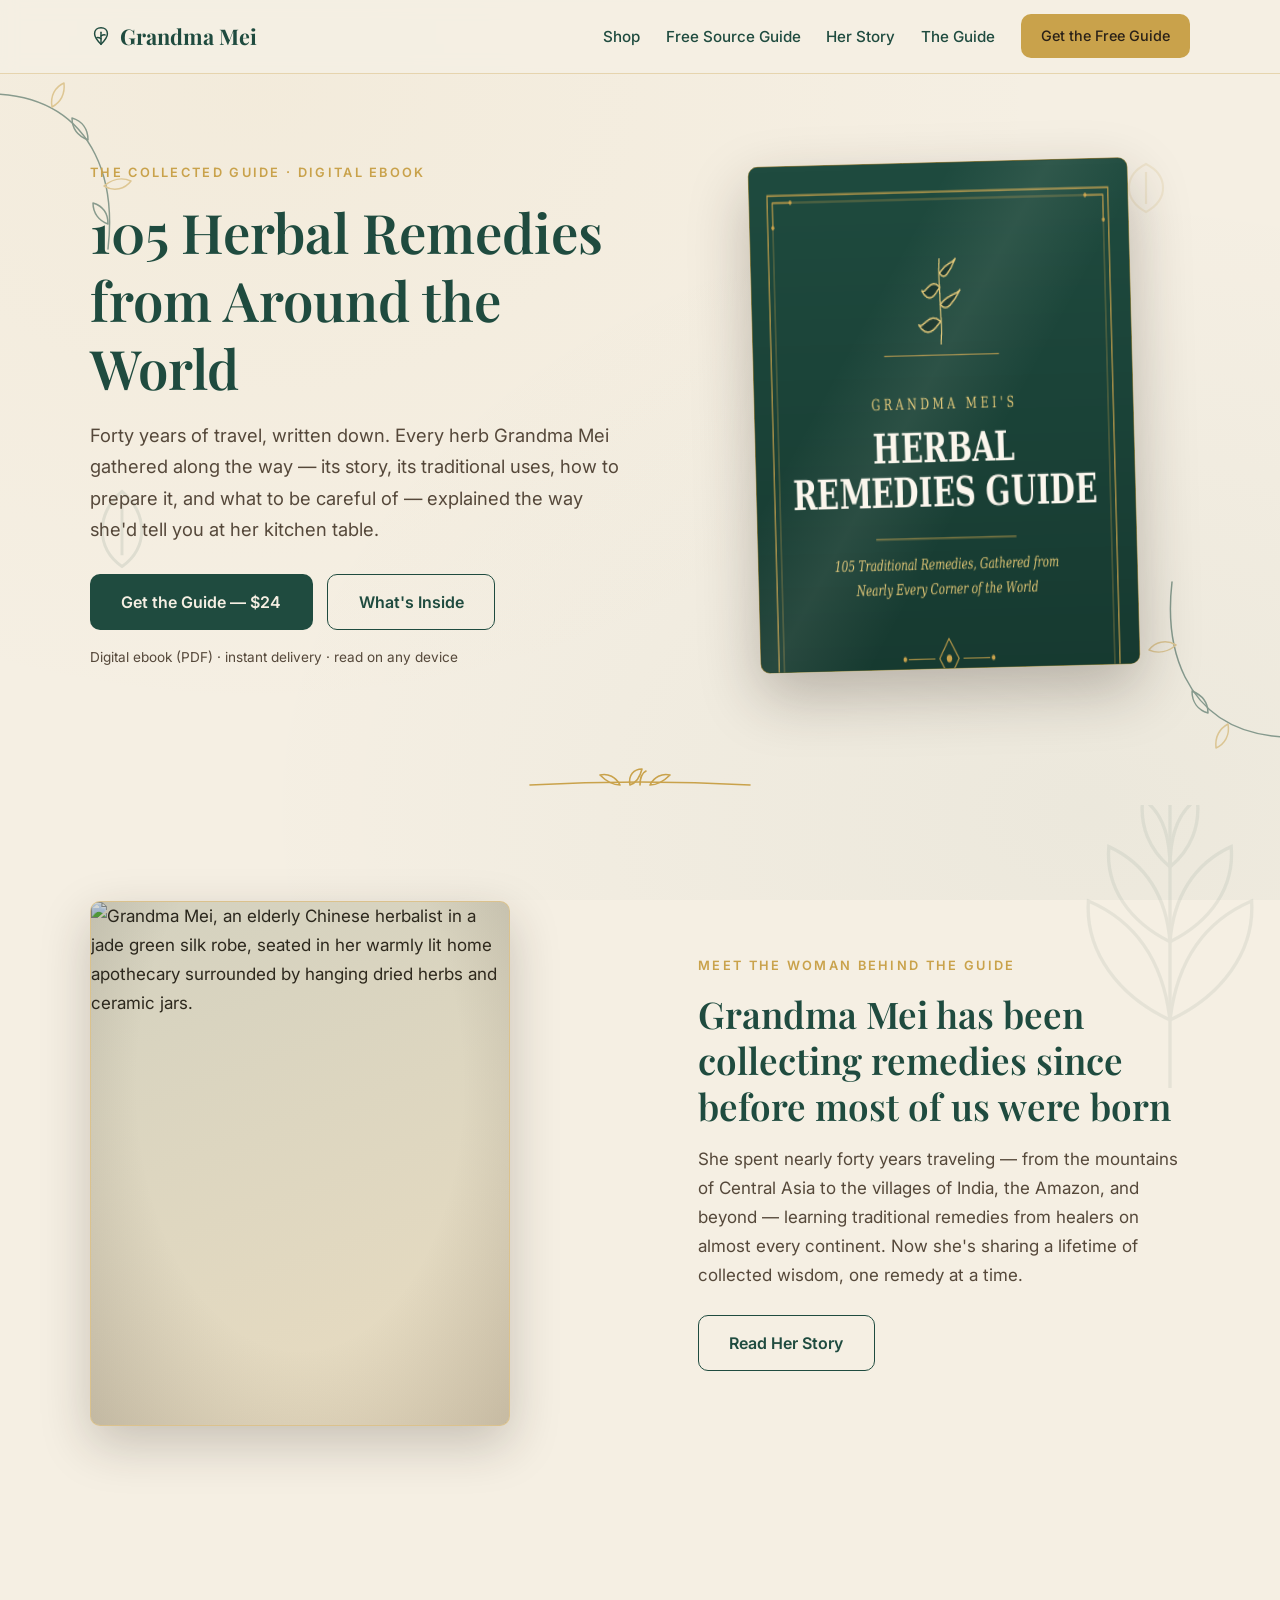
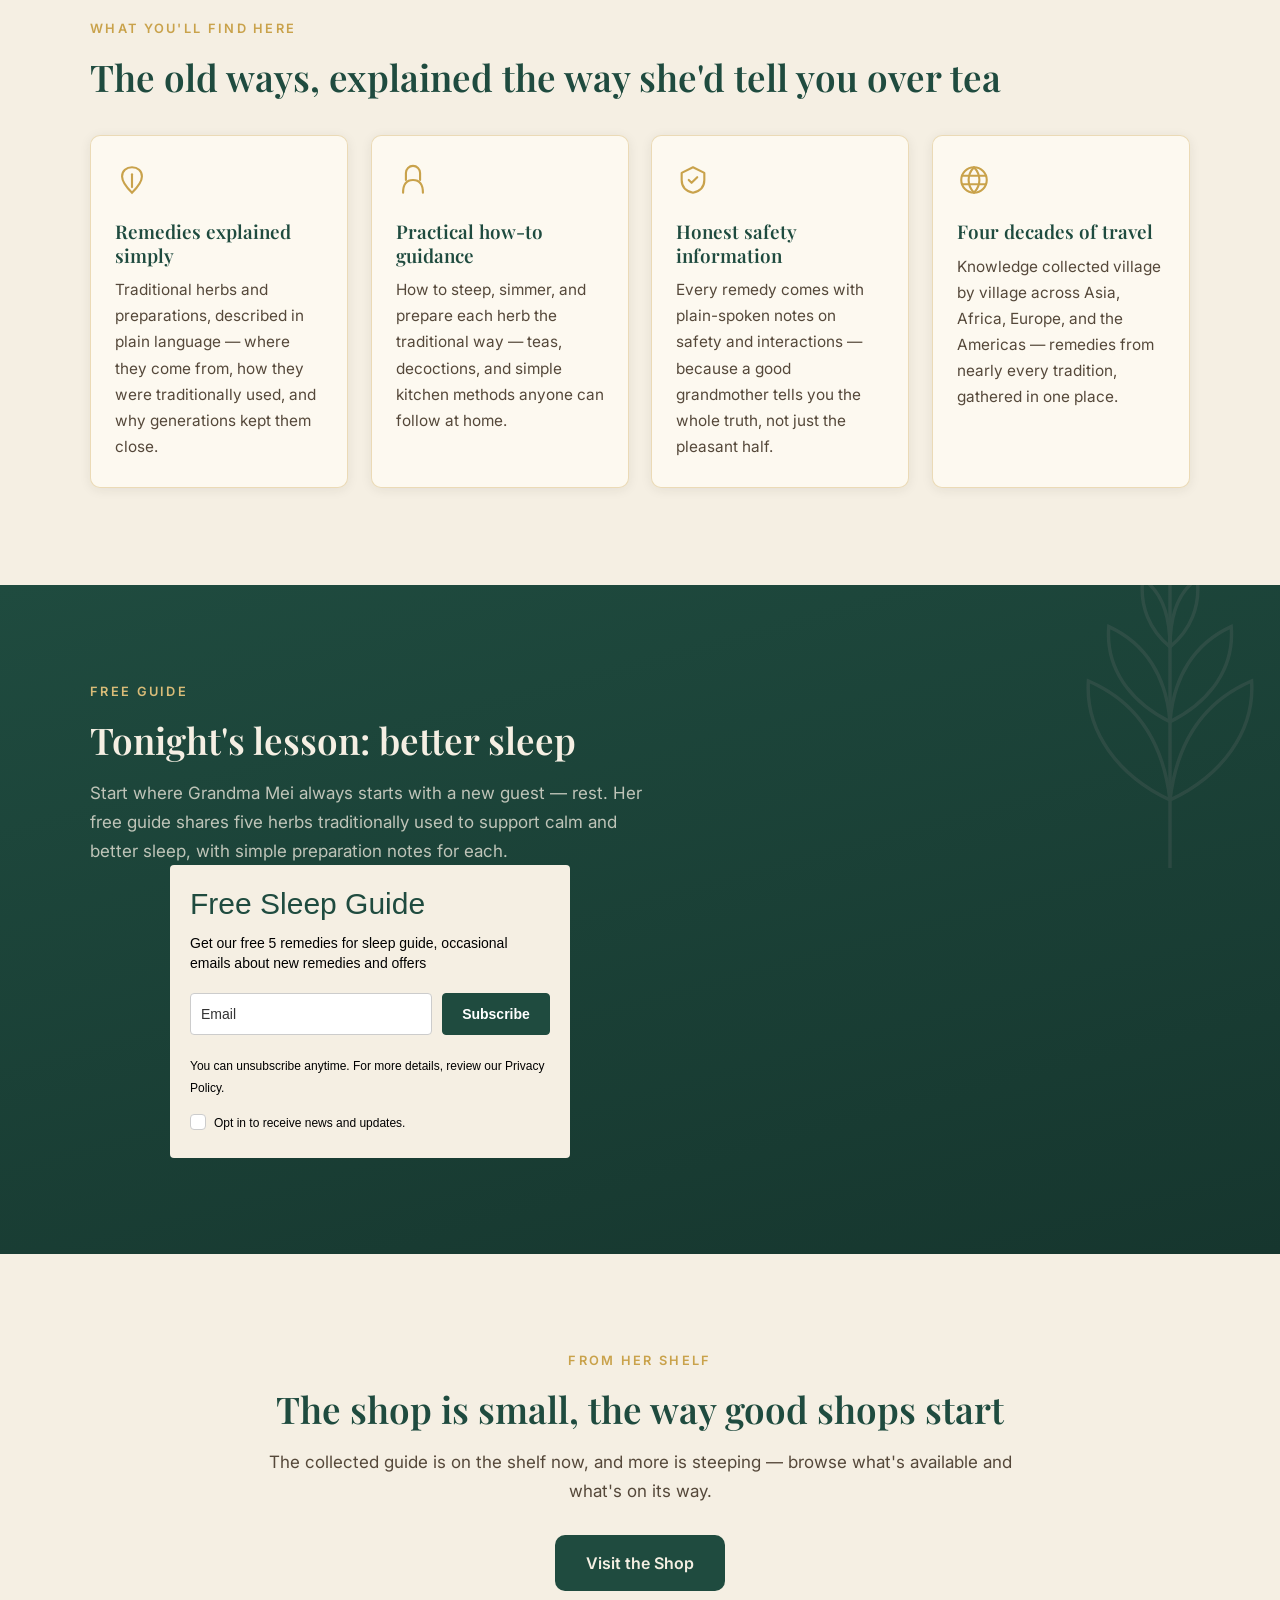
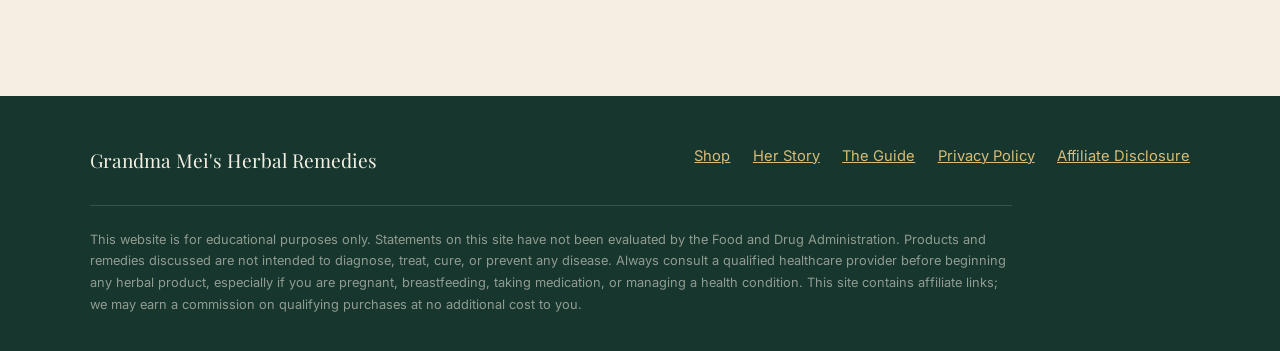
==== commit 2623c661: "Modify form styles and add mobile button support Updated styles for form elements and added mobile b" ====
--- a/index.html
+++ b/index.html
@@ -223,7 +223,7 @@
         letter-spacing: normal !important;
       }
       #mlb2-44386783.ml-form-embedContainer .ml-form-embedWrapper {
-        background-color: #f6f6f6;
+        background-color: #F5EFE3;
         
         border-width: 0px;
         border-color: transparent;
@@ -264,7 +264,7 @@
       }
       #mlb2-44386783.ml-form-embedContainer .ml-form-embedWrapper .ml-form-embedBody .ml-form-embedContent h4,
       #mlb2-44386783.ml-form-embedContainer .ml-form-embedWrapper .ml-form-successBody .ml-form-successContent h4 {
-        color: #000000;
+        color: #1F4B3F;
         font-family: 'Open Sans', Arial, Helvetica, sans-serif;
         font-size: 30px;
         font-weight: 400;
@@ -751,8 +751,48 @@
       }
     </style>
 
-    
-  
+    <style type="text/css">
+
+      .ml-mobileButton-horizontal { display: none; }
+
+      #mlb2-44386783 .ml-mobileButton-horizontal button {
+
+        background-color: #1F4B3F !important;
+        border-color: #1F4B3F !important;
+        border-style: solid !important;
+        border-width: 1px !important;
+        border-radius: 4px !important;
+        box-shadow: none !important;
+        color: #ffffff !important;
+        cursor: pointer;
+        font-family: 'Open Sans', Arial, Helvetica, sans-serif !important;
+        font-size: 14px !important;
+        font-weight: 700 !important;
+        line-height: 20px !important;
+        padding: 10px !important;
+        width: 100% !important;
+
+      }
+
+      @media only screen and (max-width: 400px) {
+        #mlb2-44386783.ml-form-embedContainer .ml-form-embedWrapper .ml-form-embedBody .ml-form-formContent.horozintalForm {
+          padding: 0 0 10px 0 !important;
+        }
+        .ml-hide-horizontal { display: none !important; }
+        .ml-form-formContent.horozintalForm .ml-button-horizontal { display: none!important; }
+        .ml-mobileButton-horizontal { display: inline-block !important; margin-bottom: 20px;width:100%; }
+        .ml-form-formContent.horozintalForm .ml-form-horizontalRow .ml-input-horizontal > div { padding-bottom: 0px !important; }
+      }
+
+    </style>
+  <style type="text/css">
+    @media only screen and (max-width: 400px) {
+       .ml-form-formContent.horozintalForm .ml-form-horizontalRow .horizontal-fields {
+        margin-bottom: 10px !important;
+        width: 100% !important;
+      }
+    }
+  </style>
     
     <style type="text/css">
       #mlb2-44386783.ml-form-embedContainer .ml-form-embedWrapper .ml-form-embedBody .ml-form-embedPermissions { text-align: left; float: left; width: 100%; }
@@ -1043,7 +1083,7 @@
           
           
 
-          <div class="ml-form-embedBody ml-form-embedBodyDefault row-form">
+          <div class="ml-form-embedBody ml-form-embedBodyHorizontal row-form">
 
             <div class="ml-form-embedContent" style=" ">
               
@@ -1053,54 +1093,49 @@
             </div>
 
             <form class="ml-block-form" action="https://assets.mailerlite.com/jsonp/2549999/forms/194626190502266640/subscribe" data-code="" method="post" target="_blank">
-              <div class="ml-form-formContent">
-                
-
-                  
-                  <div class="ml-form-fieldRow ml-last-item">
-                    <div class="ml-field-group ml-field-email ml-validate-email ml-validate-required">
-
+              
+
+              <div class="ml-form-formContent horozintalForm">
+                <div class="ml-form-horizontalRow">
+                  <div class="ml-input-horizontal">
+                    
                       
-
-
-                      <!-- input -->
-                      <input aria-label="email" aria-required="true" type="email" class="form-control" data-inputmask="" name="fields[email]" placeholder="Email" autocomplete="email">
+                      <div style="width: 100%;" class="horizontal-fields">
+
+
+
+
+
+
+                        <div class="ml-field-group ml-field-email ml-validate-email ml-validate-required">
+                          
+                          <!-- input -->
+                      <input type="email" class="form-control" data-inputmask="" name="fields[email]" placeholder="Email" autocomplete="email">
                       <!-- /input -->
-
-                      <!-- textarea -->
-                      
-                      <!-- /textarea -->
-
-                      <!-- select -->
-                      
-                      <!-- /select -->
-
-                      <!-- checkboxes -->
-            
-            <!-- /checkboxes -->
-
-                      <!-- radio -->
-                      
-                      <!-- /radio -->
-
-                      <!-- countries -->
-                      
-                      <!-- /countries -->
-
-
-
-
-
-                    </div>
+                        </div>
+
+
+
+                      </div>
+                    
                   </div>
-                
+
+
+                  <div class="ml-button-horizontal primary ">
+                    
+                      <button type="submit" class="primary">Subscribe</button>
+                    
+                    <button disabled="disabled" style="display: none;" type="button" class="loading">
+                      <div class="ml-form-embedSubmitLoad"></div>
+                      <span class="sr-only">Loading...</span>
+                    </button>
+                  </div>
+                </div>
               </div>
-
-              
 
               <!-- Privacy policy -->
               <div class="ml-form-embedPermissions" style="">
-                <div class="ml-form-embedPermissionsContent default privacy-policy">
+                <div class="ml-form-embedPermissionsContent horizontal privacy-policy">
 
                   
 
@@ -1136,17 +1171,15 @@
               
               <input type="hidden" name="ml-submit" value="1">
 
-              <div class="ml-form-embedSubmit">
-                
-                  <button type="submit" class="primary">Subscribe</button>
-                
+              
+
+              <div class="ml-mobileButton-horizontal">
+                <button type="submit" class="primary">Subscribe</button>
                 <button disabled="disabled" style="display: none;" type="button" class="loading">
                   <div class="ml-form-embedSubmitLoad"></div>
                   <span class="sr-only">Loading...</span>
                 </button>
               </div>
-
-              
               <input type="hidden" name="anticsrf" value="true">
             </form>
           </div>
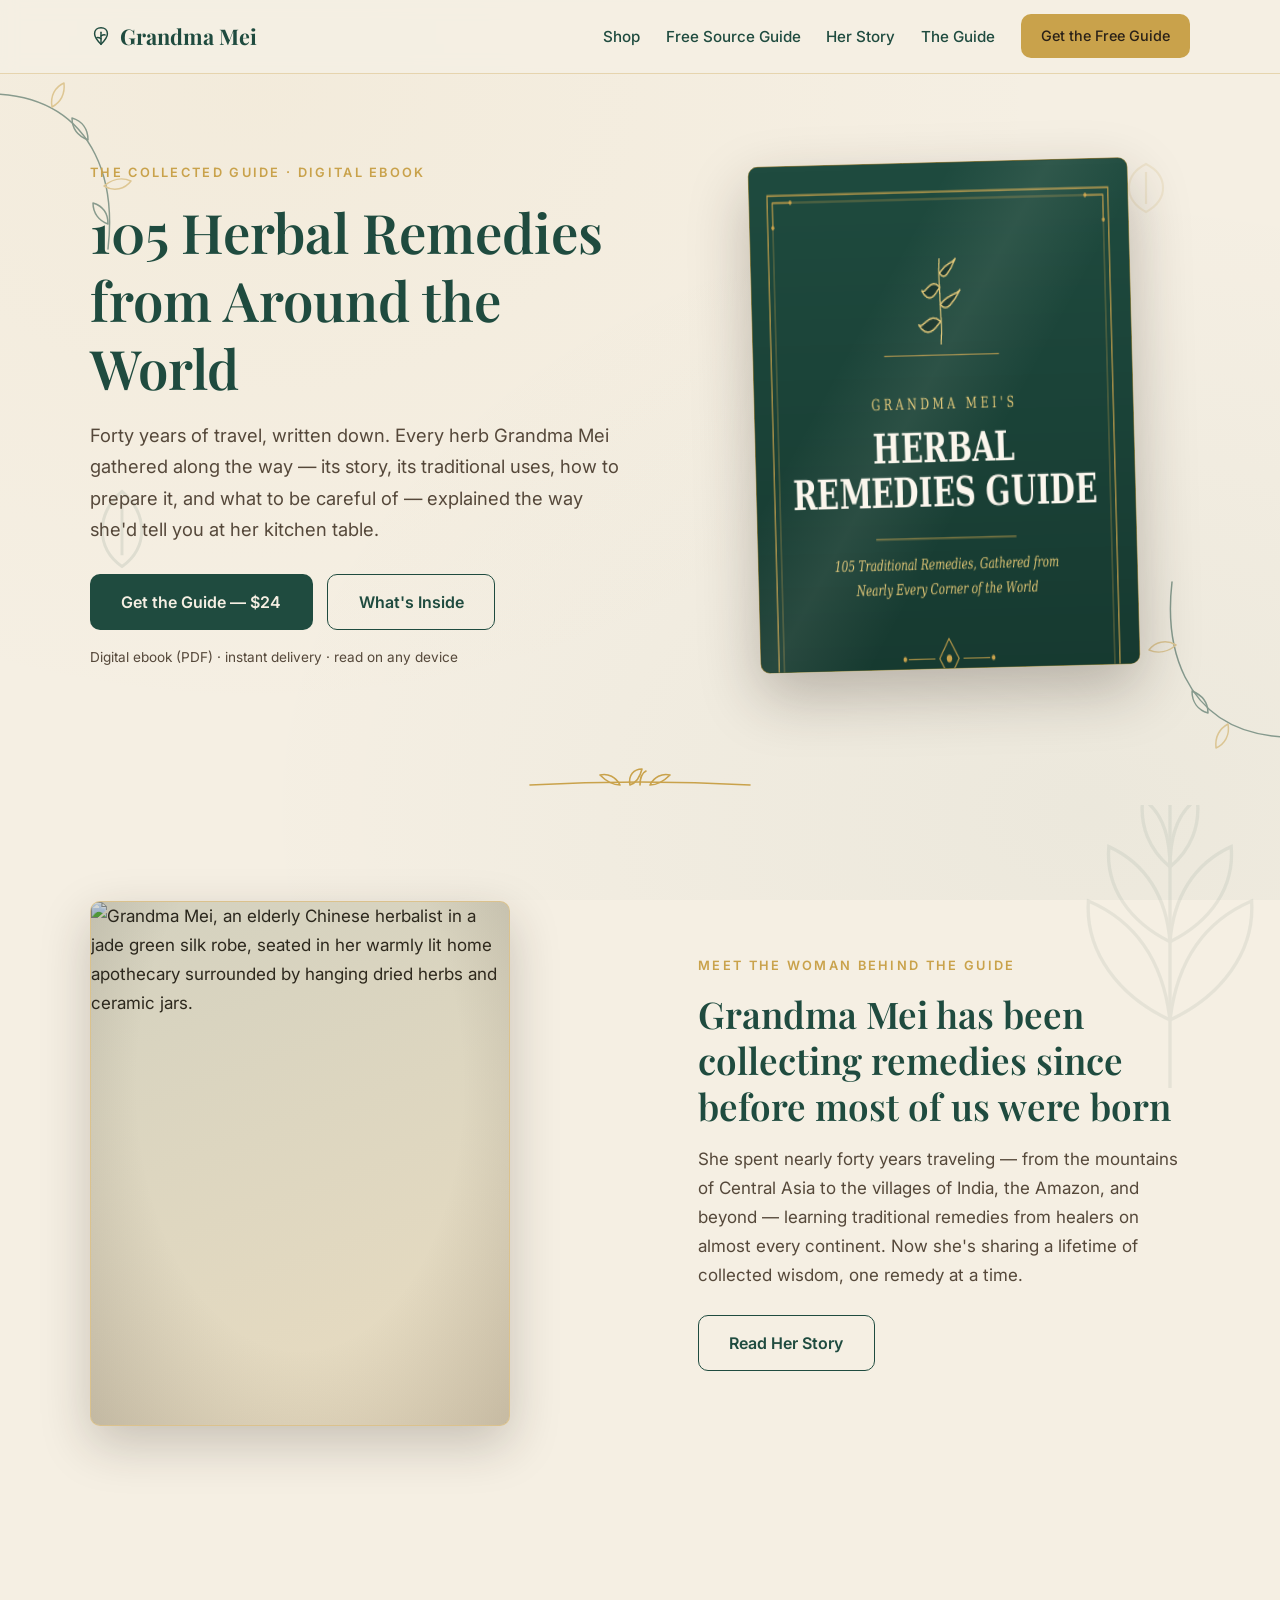
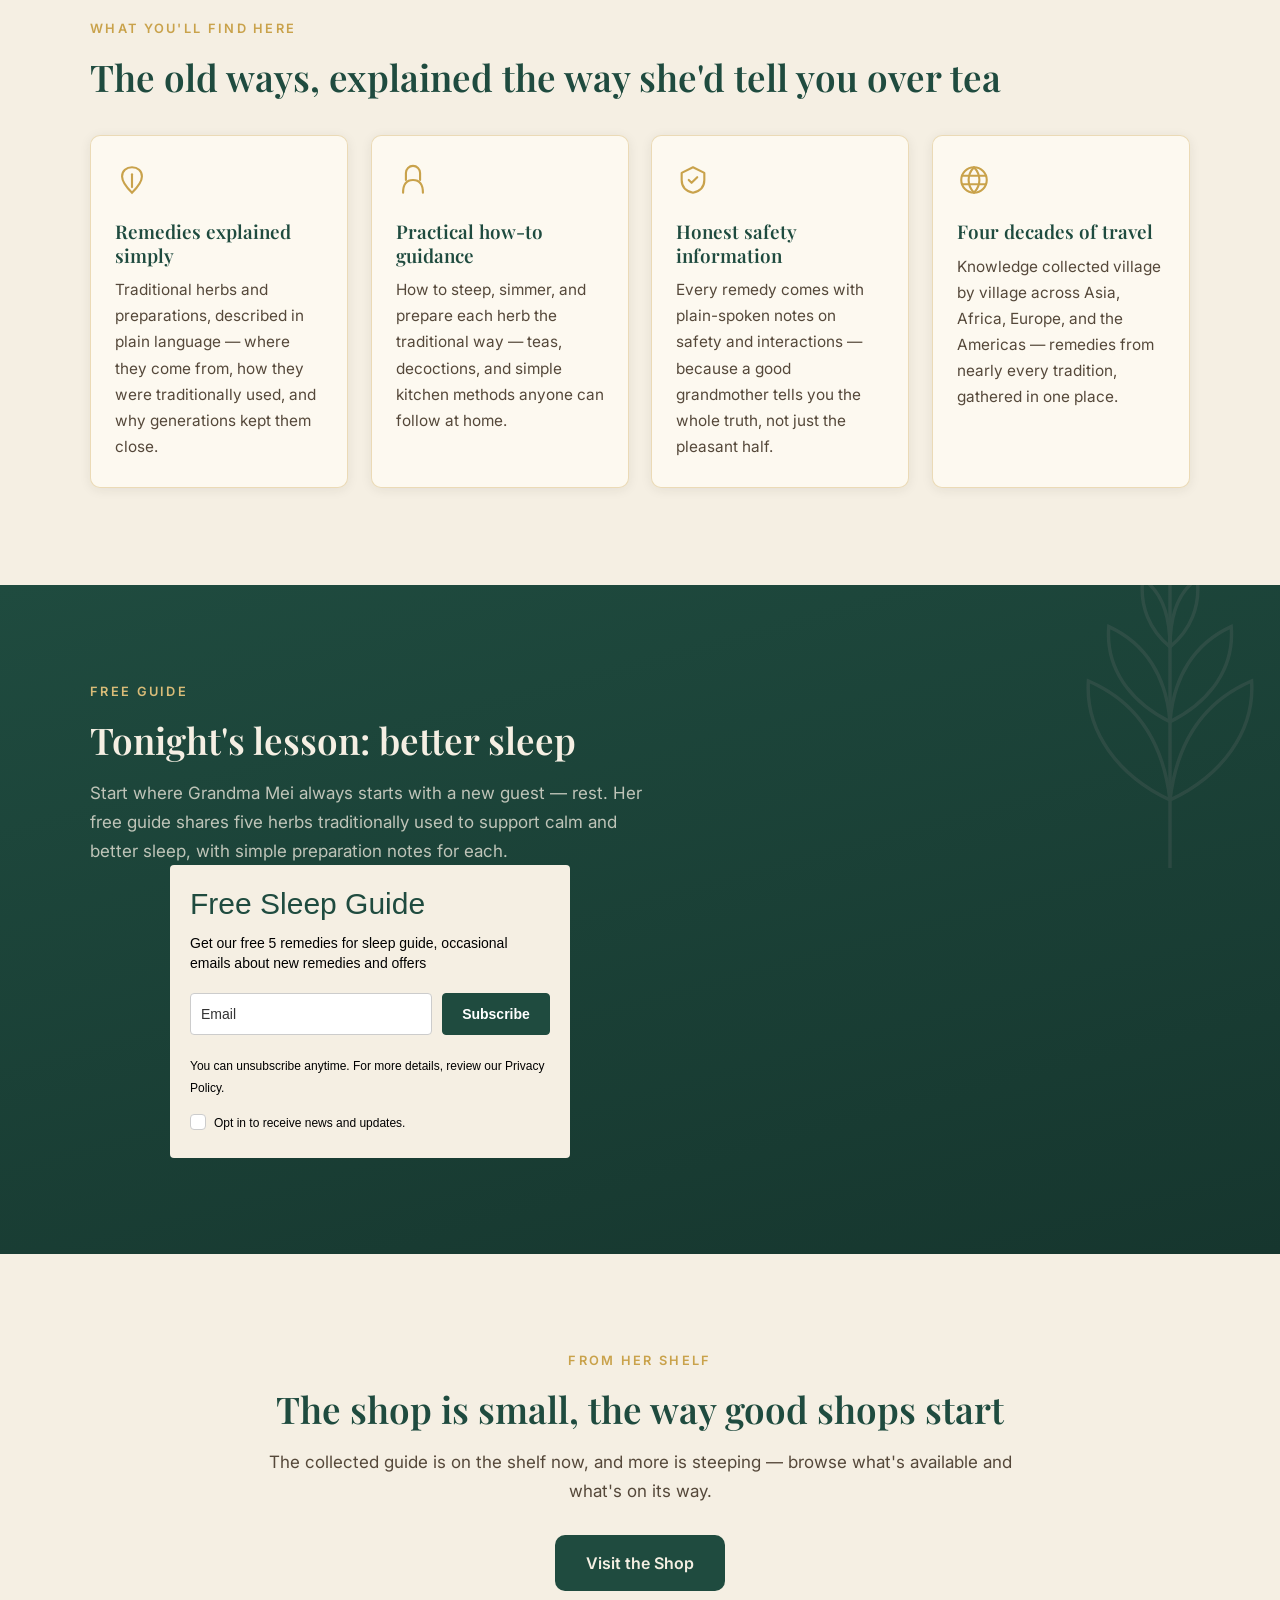
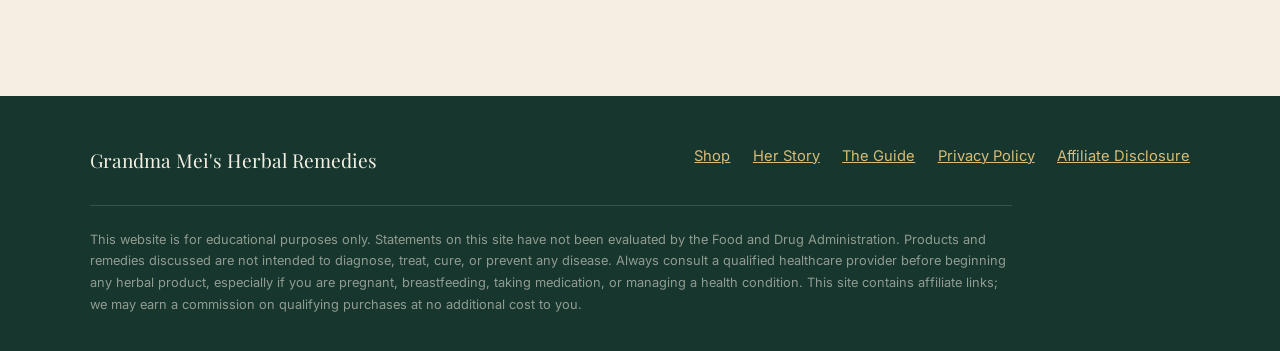
==== commit 2ecd3734: "Integrate MailerLite Universal script Added MailerLite Universal script for email marketing." ====
--- a/index.html
+++ b/index.html
@@ -33,6 +33,15 @@
         <a class="btn btn--gold" href="#free-guide">Get the Free Guide</a>
       </nav>
     </div>
+    <!-- MailerLite Universal -->
+<script>
+    (function(w,d,e,u,f,l,n){w[f]=w[f]||function(){(w[f].q=w[f].q||[])
+    .push(arguments);},l=d.createElement(e),l.async=1,l.src=u,
+    n=d.getElementsByTagName(e)[0],n.parentNode.insertBefore(l,n);})
+    (window,document,'script','https://assets.mailerlite.com/js/universal.js','ml');
+    ml('account', '2549999');
+</script>
+<!-- End MailerLite Universal -->
   </header>
 
   <main>
